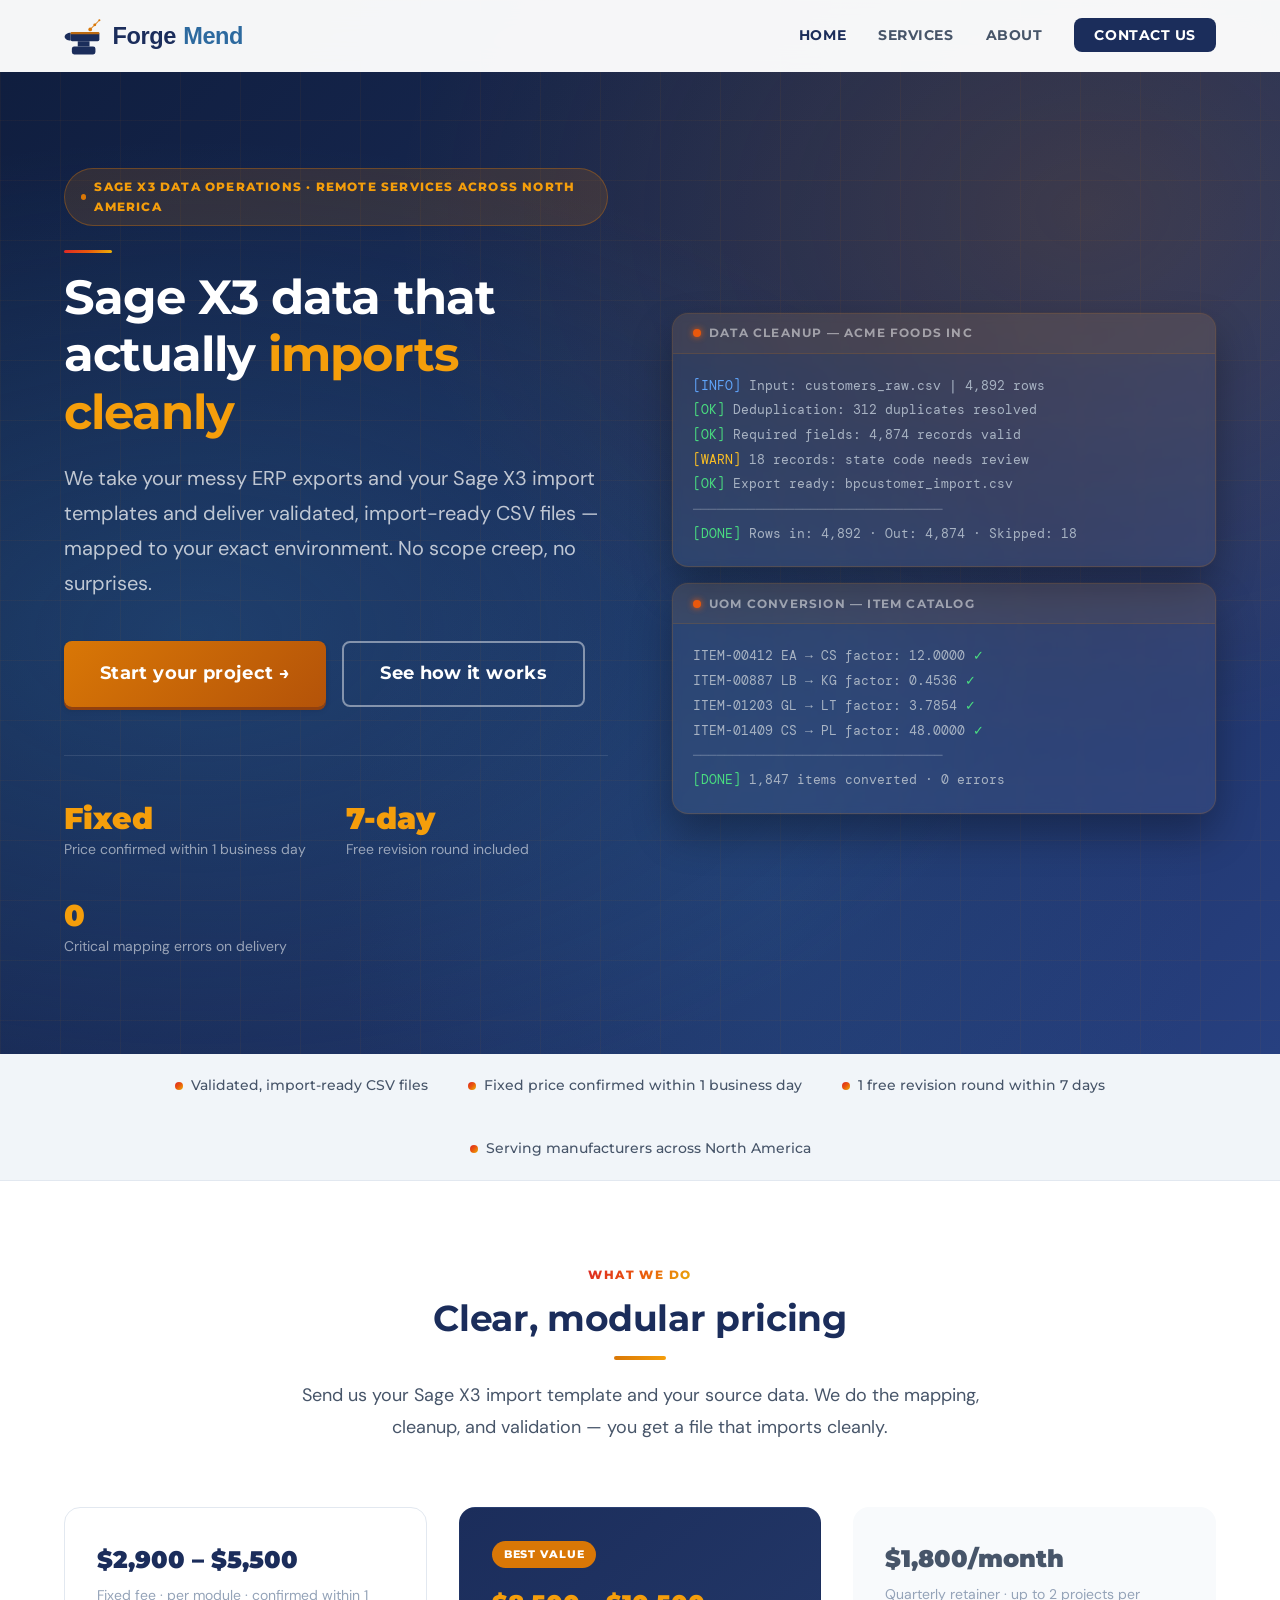
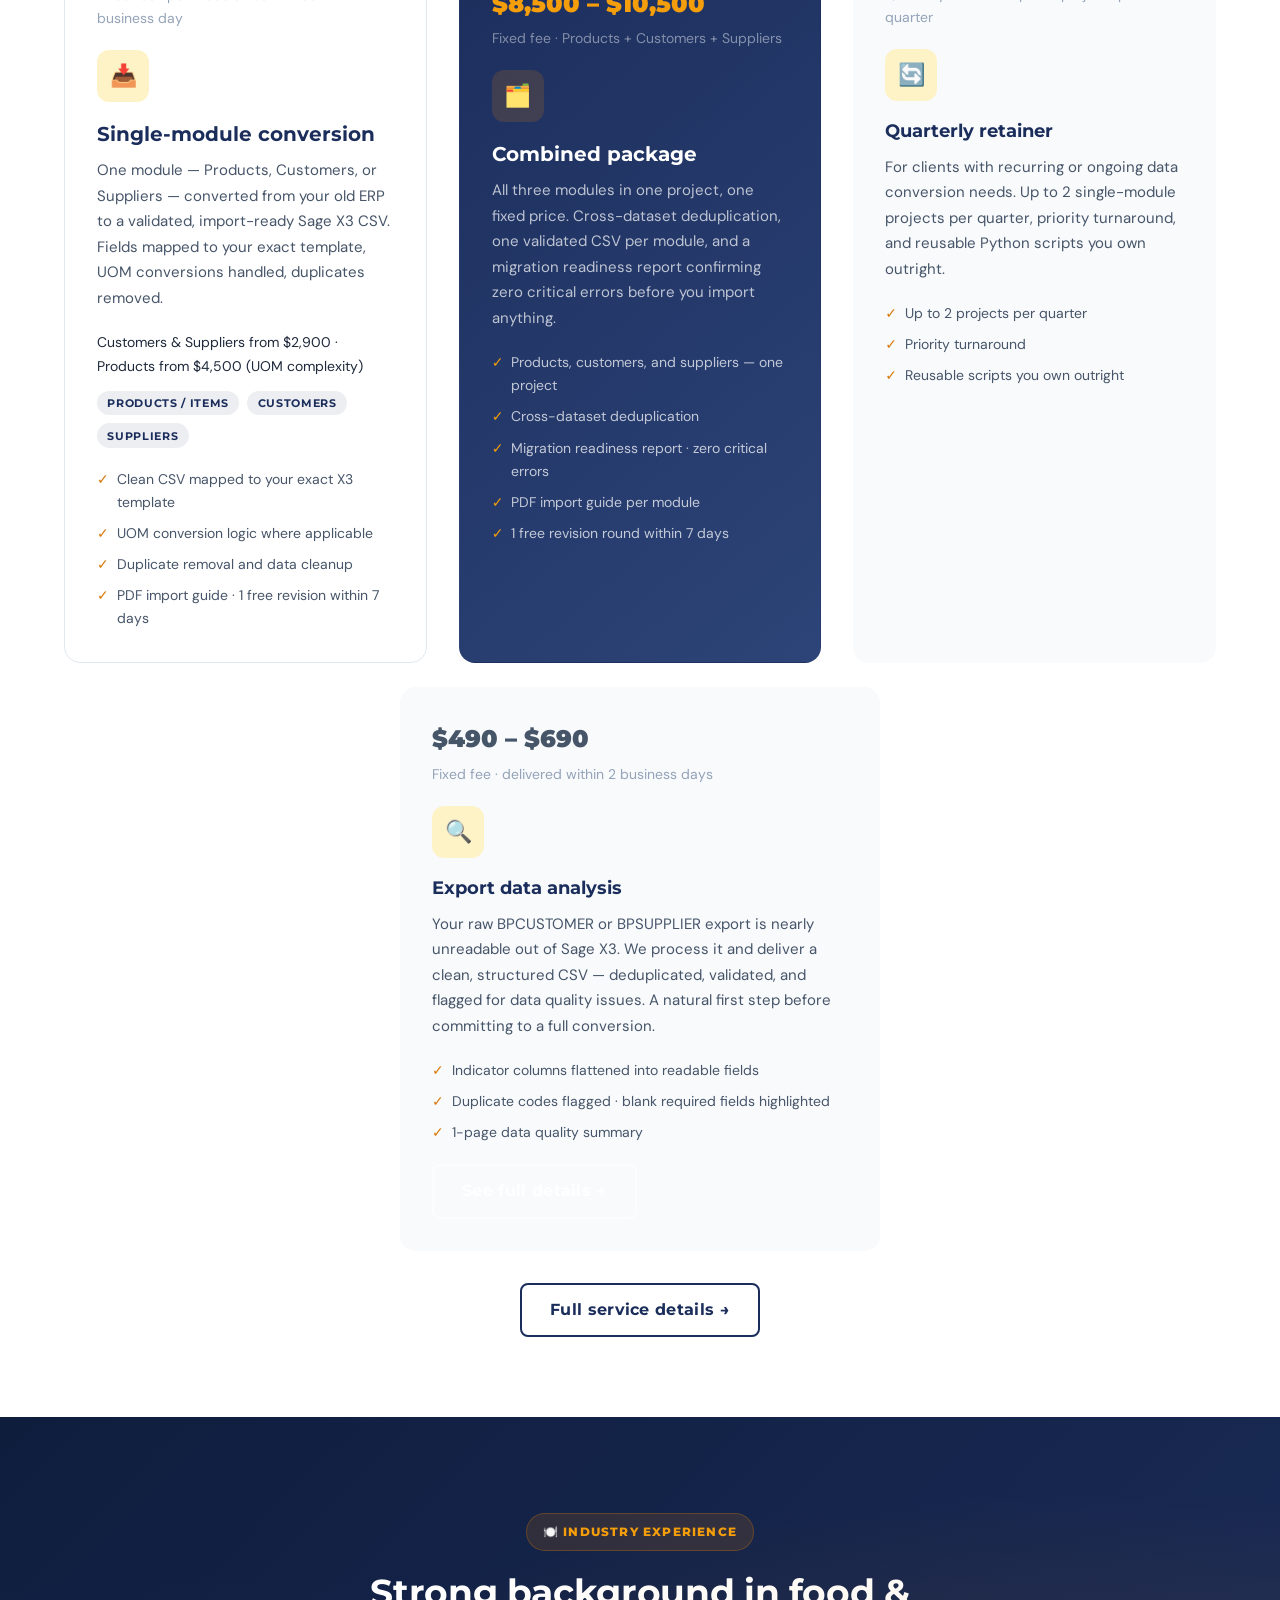
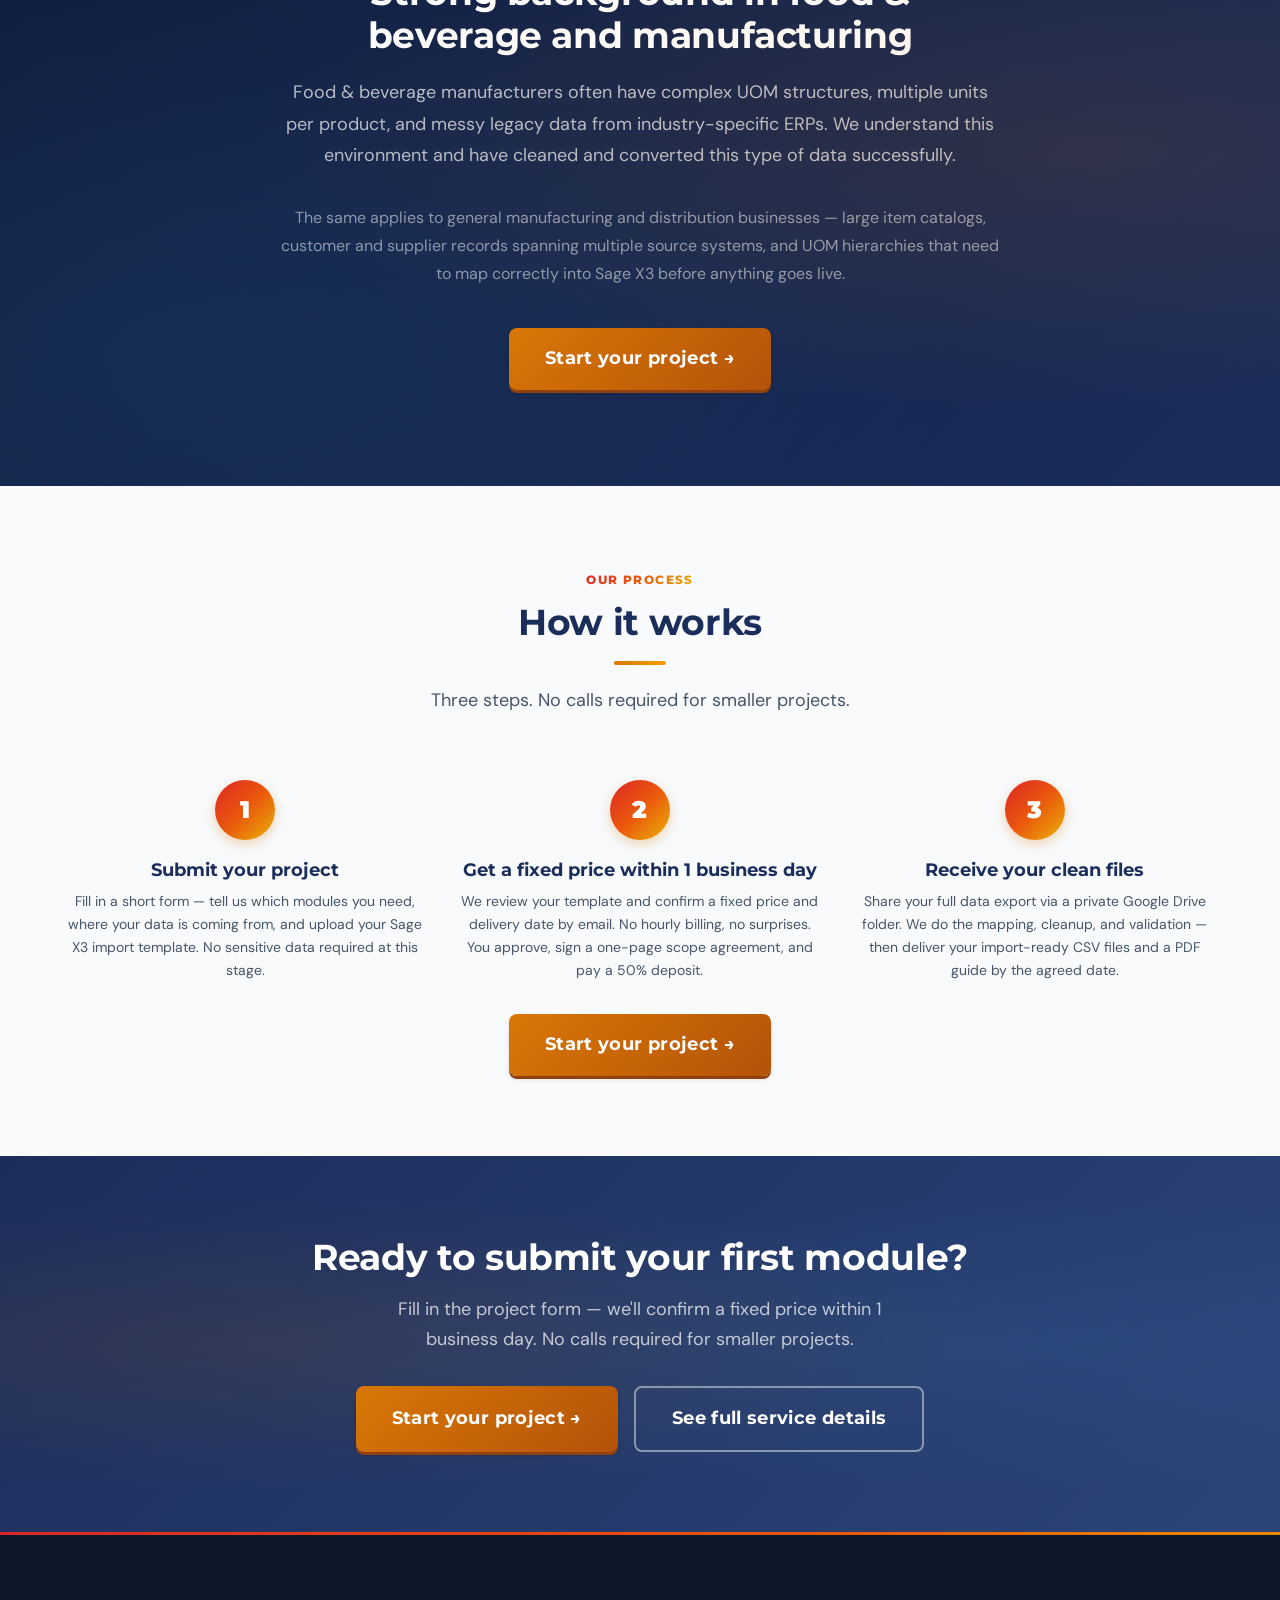
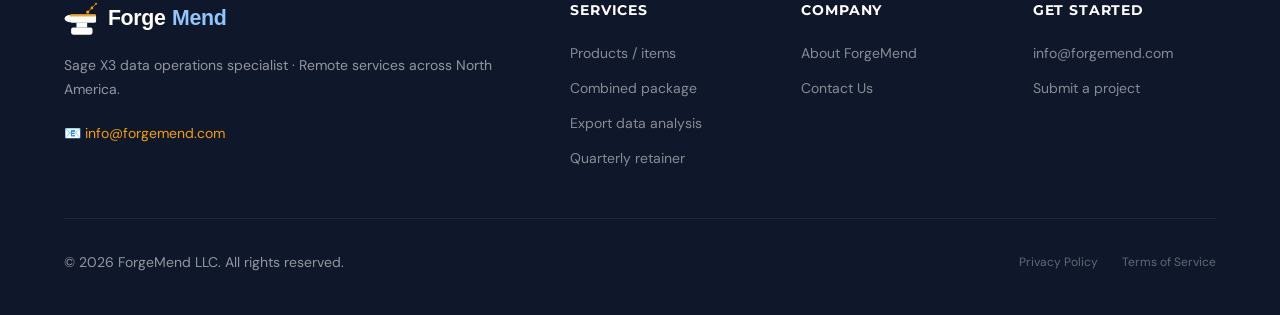
==== website/index.html @ f32c04db "Replace flame wordmark with v2 anvil logo across all pages - Add forgemend_logo_v2_dark.svg (nav/lig" ====
<!DOCTYPE html>
<html lang="en">
<head>
  <meta charset="UTF-8" />
  <meta name="viewport" content="width=device-width, initial-scale=1.0" />

  <!-- Primary SEO -->
  <title>Sage X3 Data Conversion &amp; Cleanup | ForgeMend</title>
  <meta name="description" content="ForgeMend delivers clean, import-ready CSV files for Sage X3 — products, customers, suppliers, UOM conversions. Remote services across North America." />
  <meta name="keywords" content="sage x3 data cleanup, UOM conversion sage x3, sage x3 customer supplier import, sage x3 data migration, sage x3 product import" />
  <link rel="canonical" href="https://forgemend.com/" />

  <!-- Open Graph -->
  <meta property="og:type"        content="website" />
  <meta property="og:url"         content="https://forgemend.com/" />
  <meta property="og:title"       content="Sage X3 Data Conversion &amp; Cleanup | ForgeMend" />
  <meta property="og:description" content="We take your messy ERP exports and your Sage X3 templates and deliver validated, import-ready CSV files — mapped to your exact environment." />
  <meta property="og:image"       content="https://forgemend.com/assets/og-image.png" />

  <!-- Twitter Card -->
  <meta name="twitter:card"        content="summary_large_image" />
  <meta name="twitter:title"       content="Sage X3 Data Conversion &amp; Cleanup | ForgeMend" />
  <meta name="twitter:description" content="Clean, import-ready CSV files for Sage X3 — products, customers, suppliers, UOM conversions. Remote services across North America." />

  <!-- Favicon -->
  <link rel="icon" type="image/svg+xml" href="assets/logo/forgemend_icon_v2.svg" />

  <!-- Styles -->
  <link rel="stylesheet" href="css/main.css" />

  <!-- Structured Data -->
  <script type="application/ld+json">
  {
    "@context": "https://schema.org",
    "@type": "ProfessionalService",
    "name": "ForgeMend",
    "url": "https://forgemend.com",
    "email": "info@forgemend.com",
    "description": "ForgeMend delivers clean, import-ready CSV files for Sage X3 — products, customers, suppliers, UOM conversions. Remote services across North America.",
    "areaServed": "United States",
    "serviceType": ["Sage X3 Data Cleanup", "UOM Conversion", "Customer & Supplier Imports", "Data Deduplication", "Custom Import Pipelines"]
  }
  </script>
</head>
<body>

  <!-- ═══════════════════════════════════════════════════════════
       NAVIGATION
  ═══════════════════════════════════════════════════════════ -->
  <header>
    <nav class="nav" role="navigation" aria-label="Main navigation">
      <div class="nav-inner">
        <a href="index.html" class="nav-logo" aria-label="ForgeMend home">
          <img src="assets/logo/forgemend_logo_v2_dark.svg" alt="ForgeMend" class="nav-logo-img" />
        </a>

        <ul class="nav-links" role="list">
          <li><a href="index.html"    class="nav-link active">Home</a></li>
          <li><a href="services.html" class="nav-link">Services</a></li>
          <li><a href="about.html"    class="nav-link">About</a></li>
          <li><a href="contact.html"  class="nav-cta">Contact Us</a></li>
        </ul>

        <button class="nav-hamburger" aria-label="Toggle menu" aria-expanded="false" aria-controls="mobile-nav">
          <span></span><span></span><span></span>
        </button>
      </div>
    </nav>

    <nav class="nav-mobile" id="mobile-nav" role="navigation" aria-label="Mobile navigation">
      <a href="index.html"    class="nav-link">Home</a>
      <a href="services.html" class="nav-link">Services</a>
      <a href="about.html"    class="nav-link">About</a>
      <a href="contact.html"  class="nav-cta btn">Contact Us</a>
    </nav>
  </header>

  <main>
    <!-- ═══════════════════════════════════════════════════════════
         HERO
    ═══════════════════════════════════════════════════════════ -->
    <section class="hero" aria-label="Hero">
      <div class="hero-inner">
        <!-- Text -->
        <div class="hero-text">
          <div class="hero-badge">Sage X3 data operations · Remote services across North America</div>

          <div style="width:48px; height:3px; background:var(--c-forge-gradient); border-radius:2px; margin-bottom:16px;"></div>

          <h1>Sage X3 data that actually <em>imports cleanly</em></h1>

          <p class="hero-sub">
            We take your messy ERP exports and your Sage X3 import templates and deliver
            validated, import-ready CSV files — mapped to your exact environment.
            No scope creep, no surprises.
          </p>

          <div class="hero-actions">
            <a href="#start-project" class="btn btn-primary btn-lg">Start your project &rarr;</a>
            <a href="#how-it-works"  class="btn btn-secondary btn-lg">See how it works</a>
          </div>

          <div class="hero-stats">
            <div class="hero-stat">
              <div class="hero-stat-value">Fixed</div>
              <div class="hero-stat-label">Price confirmed within 1 business day</div>
            </div>
            <div class="hero-stat">
              <div class="hero-stat-value">7-day</div>
              <div class="hero-stat-label">Free revision round included</div>
            </div>
            <div class="hero-stat">
              <div class="hero-stat-value">0</div>
              <div class="hero-stat-label">Critical mapping errors on delivery</div>
            </div>
          </div>
        </div>

        <!-- Visual: mock terminal output -->
        <div class="hero-visual" aria-hidden="true">
          <div class="term-card">
            <div class="term-card-header">
              <span class="dot"></span>
              Data Cleanup — Acme Foods Inc
            </div>
            <div class="term-card-body">
<span class="info">[INFO]</span>  Input: customers_raw.csv | <span class="w">4,892 rows</span><br>
<span class="ok">[OK]</span>    Deduplication: <span class="w">312 duplicates</span> resolved<br>
<span class="ok">[OK]</span>    Required fields: <span class="w">4,874 records</span> valid<br>
<span class="warn">[WARN]</span>  <span class="w">18 records</span>: state code needs review<br>
<span class="ok">[OK]</span>    Export ready: bpcustomer_import.csv<br>
<span class="dim">────────────────────────────────</span><br>
<span class="ok">[DONE]</span>  Rows in: 4,892 · Out: 4,874 · Skipped: 18
            </div>
          </div>

          <div class="term-card">
            <div class="term-card-header">
              <span class="dot"></span>
              UOM Conversion — Item Catalog
            </div>
            <div class="term-card-body">
<span class="b">ITEM-00412</span>  EA → CS  factor: <span class="w">12.0000</span>  <span class="ok">✓</span><br>
<span class="b">ITEM-00887</span>  LB → KG  factor: <span class="w">0.4536</span>   <span class="ok">✓</span><br>
<span class="b">ITEM-01203</span>  GL → LT  factor: <span class="w">3.7854</span>   <span class="ok">✓</span><br>
<span class="b">ITEM-01409</span>  CS → PL  factor: <span class="w">48.0000</span>  <span class="ok">✓</span><br>
<span class="dim">────────────────────────────────</span><br>
<span class="ok">[DONE]</span>  <span class="w">1,847 items</span> converted · 0 errors
            </div>
          </div>
        </div>
      </div>
    </section>

    <!-- ═══════════════════════════════════════════════════════════
         TRUST BAR
    ═══════════════════════════════════════════════════════════ -->
    <div class="trust-bar">
      <div class="container">
        <div class="trust-bar-inner">
          <div class="trust-item">
            <span style="width:8px;height:8px;background:var(--c-forge-gradient);border-radius:50%;flex-shrink:0;display:inline-block;"></span>
            Validated, import-ready CSV files
          </div>
          <div class="trust-item">
            <span style="width:8px;height:8px;background:var(--c-forge-gradient);border-radius:50%;flex-shrink:0;display:inline-block;"></span>
            Fixed price confirmed within 1 business day
          </div>
          <div class="trust-item">
            <span style="width:8px;height:8px;background:var(--c-forge-gradient);border-radius:50%;flex-shrink:0;display:inline-block;"></span>
            1 free revision round within 7 days
          </div>
          <div class="trust-item">
            <span style="width:8px;height:8px;background:var(--c-forge-gradient);border-radius:50%;flex-shrink:0;display:inline-block;"></span>
            Serving manufacturers across North America
          </div>
        </div>
      </div>
    </div>

    <!-- ═══════════════════════════════════════════════════════════
         SERVICES
    ═══════════════════════════════════════════════════════════ -->
    <section class="section" aria-labelledby="services-heading">
      <div class="container">
        <div class="section-header">
          <span class="eyebrow">What We Do</span>
          <h2 id="services-heading">Clear, modular pricing</h2>
          <div class="divider"></div>
          <p>Send us your Sage X3 import template and your source data. We do the mapping, cleanup, and validation — you get a file that imports cleanly.</p>
        </div>

        <div class="grid-3">
          <article class="svc-card fade-up">
            <div class="svc-price">$2,900 – $5,500</div>
            <div class="svc-price-note">Fixed fee · per module · confirmed within 1 business day</div>
            <div class="svc-icon">📥</div>
            <h3>Single-module conversion</h3>
            <p>One module — Products, Customers, or Suppliers — converted from your old ERP to a validated, import-ready Sage X3 CSV. Fields mapped to your exact template, UOM conversions handled, duplicates removed.</p>
            <p style="font-size:var(--text-sm); color:var(--c-gray-500); margin-bottom:0;">Customers &amp; Suppliers from $2,900 · Products from $4,500 (UOM complexity)</p>
            <div class="svc-modules">
              <span class="tag tag-navy">Products / items</span>
              <span class="tag tag-navy">Customers</span>
              <span class="tag tag-navy">Suppliers</span>
            </div>
            <div class="svc-check-list">
              <div class="svc-check-item">Clean CSV mapped to your exact X3 template</div>
              <div class="svc-check-item">UOM conversion logic where applicable</div>
              <div class="svc-check-item">Duplicate removal and data cleanup</div>
              <div class="svc-check-item">PDF import guide · 1 free revision within 7 days</div>
            </div>
          </article>

          <article class="svc-card svc-card--featured fade-up">
            <div class="svc-badge">Best value</div>
            <div class="svc-price" style="color:var(--c-amber-light)">$8,500 – $10,500</div>
            <div class="svc-price-note" style="color:rgba(255,255,255,.45)">Fixed fee · Products + Customers + Suppliers</div>
            <div class="svc-icon">🗂️</div>
            <h3>Combined package</h3>
            <p>All three modules in one project, one fixed price. Cross-dataset deduplication, one validated CSV per module, and a migration readiness report confirming zero critical errors before you import anything.</p>
            <div class="svc-check-list">
              <div class="svc-check-item">Products, customers, and suppliers — one project</div>
              <div class="svc-check-item">Cross-dataset deduplication</div>
              <div class="svc-check-item">Migration readiness report · zero critical errors</div>
              <div class="svc-check-item">PDF import guide per module</div>
              <div class="svc-check-item">1 free revision round within 7 days</div>
            </div>
          </article>

          <article class="svc-card svc-card--outline fade-up">
            <div class="svc-price" style="color:var(--c-gray-600)">$1,800/month</div>
            <div class="svc-price-note">Quarterly retainer · up to 2 projects per quarter</div>
            <div class="svc-icon">🔄</div>
            <h3>Quarterly retainer</h3>
            <p>For clients with recurring or ongoing data conversion needs. Up to 2 single-module projects per quarter, priority turnaround, and reusable Python scripts you own outright.</p>
            <div class="svc-check-list">
              <div class="svc-check-item">Up to 2 projects per quarter</div>
              <div class="svc-check-item">Priority turnaround</div>
              <div class="svc-check-item">Reusable scripts you own outright</div>
            </div>
          </article>
        </div>

        <!-- Export data analysis — lower-emphasis add-on card -->
        <div style="max-width:480px; margin-top:var(--s-6); margin-inline:auto;">
          <article class="svc-card svc-card--outline fade-up" id="export-analysis-home">
            <div class="svc-price" style="color:var(--c-gray-600)">$490 – $690</div>
            <div class="svc-price-note">Fixed fee · delivered within 2 business days</div>
            <div class="svc-icon">🔍</div>
            <h3>Export data analysis</h3>
            <p>Your raw BPCUSTOMER or BPSUPPLIER export is nearly unreadable out of Sage X3. We process it and deliver a clean, structured CSV — deduplicated, validated, and flagged for data quality issues. A natural first step before committing to a full conversion.</p>
            <div class="svc-check-list">
              <div class="svc-check-item">Indicator columns flattened into readable fields</div>
              <div class="svc-check-item">Duplicate codes flagged · blank required fields highlighted</div>
              <div class="svc-check-item">1-page data quality summary</div>
            </div>
            <a href="services.html#export-analysis" class="btn btn-secondary" style="margin-top:var(--s-5); display:inline-block;">See full details &rarr;</a>
          </article>
        </div>

        <div class="text-center mt-8">
          <a href="services.html" class="btn btn-outline">Full service details &rarr;</a>
        </div>
      </div>
    </section>

    <!-- ═══════════════════════════════════════════════════════════
         INDUSTRY EXPERIENCE
    ═══════════════════════════════════════════════════════════ -->
    <section class="fnb" aria-labelledby="fnb-heading">
      <div class="container">
        <div style="max-width:720px; margin-inline:auto; text-align:center;">
          <div class="fnb-label" style="margin-inline:auto;">🍽️ Industry Experience</div>
          <h2 id="fnb-heading" style="color:var(--c-white);">Strong background in food &amp; beverage and manufacturing</h2>
          <p style="color:rgba(255,255,255,.72); font-size:var(--text-lg); line-height:1.75; margin-bottom:var(--s-8);">
            Food &amp; beverage manufacturers often have complex UOM structures, multiple units
            per product, and messy legacy data from industry-specific ERPs. We understand this
            environment and have cleaned and converted this type of data successfully.
          </p>
          <p style="color:rgba(255,255,255,.55); font-size:var(--text-base); line-height:1.75; margin-bottom:var(--s-10);">
            The same applies to general manufacturing and distribution businesses —
            large item catalogs, customer and supplier records spanning multiple source systems,
            and UOM hierarchies that need to map correctly into Sage X3 before anything goes live.
          </p>
          <a href="#start-project" class="btn btn-primary btn-lg">Start your project &rarr;</a>
        </div>
      </div>
    </section>

    <!-- ═══════════════════════════════════════════════════════════
         HOW IT WORKS
    ═══════════════════════════════════════════════════════════ -->
    <section class="section section--gray" id="how-it-works" aria-labelledby="process-heading">
      <div class="container">
        <div class="section-header">
          <span class="eyebrow">Our Process</span>
          <h2 id="process-heading">How it works</h2>
          <div class="divider"></div>
          <p>Three steps. No calls required for smaller projects.</p>
        </div>

        <div class="steps">
          <div class="step fade-up">
            <div class="step-num">1</div>
            <h3>Submit your project</h3>
            <p>Fill in a short form — tell us which modules you need, where your data is coming from, and upload your Sage X3 import template. No sensitive data required at this stage.</p>
          </div>
          <div class="step fade-up">
            <div class="step-num">2</div>
            <h3>Get a fixed price within 1 business day</h3>
            <p>We review your template and confirm a fixed price and delivery date by email. No hourly billing, no surprises. You approve, sign a one-page scope agreement, and pay a 50% deposit.</p>
          </div>
          <div class="step fade-up">
            <div class="step-num">3</div>
            <h3>Receive your clean files</h3>
            <p>Share your full data export via a private Google Drive folder. We do the mapping, cleanup, and validation — then deliver your import-ready CSV files and a PDF guide by the agreed date.</p>
          </div>
        </div>

        <div class="text-center mt-8">
          <a href="#start-project" class="btn btn-primary btn-lg">Start your project &rarr;</a>
        </div>
      </div>
    </section>

    <!-- ═══════════════════════════════════════════════════════════
         CTA BAND
    ═══════════════════════════════════════════════════════════ -->
    <section class="cta-band" id="start-project" aria-labelledby="cta-heading">
      <div class="container">
        <div class="cta-band-inner">
          <h2 id="cta-heading">Ready to submit your first module?</h2>
          <p>Fill in the project form — we'll confirm a fixed price within 1 business day. No calls required for smaller projects.</p>
          <div class="cta-band-actions">
            <a href="contact.html" class="btn btn-primary btn-lg">Start your project &rarr;</a>
            <a href="services.html" class="btn btn-secondary btn-lg">See full service details</a>
          </div>
        </div>
      </div>
    </section>
  </main>

  <!-- ═══════════════════════════════════════════════════════════
       FOOTER
  ═══════════════════════════════════════════════════════════ -->
  <footer class="footer">
    <div class="container">
      <div class="footer-grid">
        <div class="footer-brand">
          <a href="index.html" class="footer-logo" aria-label="ForgeMend home">
            <img src="assets/logo/forgemend_logo_v2_white.svg" alt="ForgeMend" class="footer-logo-img" />
          </a>
          <p class="footer-tagline">Sage X3 data operations specialist · Remote services across North America.</p>
          <div class="footer-contact-links">
            <a href="mailto:info@forgemend.com" class="footer-contact-link">
              📧 info@forgemend.com
            </a>
          </div>
        </div>

        <div>
          <div class="footer-col-title">Services</div>
          <div class="footer-col-links">
            <a href="services.html#products">Products / items</a>
            <a href="services.html#combined">Combined package</a>
            <a href="services.html#export-analysis">Export data analysis</a>
            <a href="services.html#retainer">Quarterly retainer</a>
          </div>
        </div>

        <div>
          <div class="footer-col-title">Company</div>
          <div class="footer-col-links">
            <a href="about.html">About ForgeMend</a>
            <a href="contact.html">Contact Us</a>
          </div>
        </div>

        <div>
          <div class="footer-col-title">Get Started</div>
          <div class="footer-col-links">
            <a href="mailto:info@forgemend.com">info@forgemend.com</a>
            <a href="contact.html">Submit a project</a>
          </div>
        </div>
      </div>

      <div class="footer-bottom">
        <span>&copy; 2026 ForgeMend LLC. All rights reserved.</span>
        <div class="footer-legal">
          <a href="privacy.html">Privacy Policy</a>
          <a href="terms.html">Terms of Service</a>
        </div>
      </div>
    </div>
  </footer>

  <script src="js/main.js" defer></script>
</body>
</html>
---- website/css/main.css ----
/* ============================================================
   ForgeMend — Main Stylesheet
   version: 1.0
   Brand: Navy #1B2D5B | Steel Blue #2D6A9F | Amber #D97706
   Fonts: Montserrat (headings) | Inter (body)
   ============================================================ */

@import url('https://fonts.googleapis.com/css2?family=DM+Sans:ital,opsz,wght@0,9..40,300;0,9..40,400;0,9..40,500;0,9..40,600;0,9..40,700;1,9..40,400&family=DM+Mono:wght@400;500&family=Montserrat:wght@600;700;800;900&display=swap');

/* ──────────────────────────────────────────────────────────
   1. DESIGN TOKENS
   ────────────────────────────────────────────────────────── */

:root {
  /* Colors */
  --c-navy:        #1B2D5B;
  --c-navy-dark:   #0F1D3D;
  --c-navy-light:  #2D4478;
  --c-blue:        #2D6A9F;
  --c-blue-light:  #4A8FBF;
  --c-amber:       #D97706;
  --c-amber-light: #F59E0B;
  --c-amber-pale:  #FEF3C7;
  --c-white:       #FFFFFF;
  --c-off-white:   #F8FAFC;
  --c-gray-50:     #F8FAFC;
  --c-gray-100:    #F1F5F9;
  --c-gray-200:    #E2E8F0;
  --c-gray-400:    #94A3B8;
  --c-gray-600:    #475569;
  --c-gray-700:    #334155;
  --c-gray-800:    #1E293B;
  --c-gray-900:    #0F172A;
  --c-success:     #059669;
  --c-error:       #DC2626;

  /* Typography */
  --font-heading: 'Montserrat', 'Arial Black', sans-serif;
  --font-body:    'DM Sans', system-ui, sans-serif;
  --font-mono:    'DM Mono', 'Courier New', monospace;

  /* Fluid font sizes */
  --text-xs:   0.75rem;
  --text-sm:   0.875rem;
  --text-base: 1rem;
  --text-lg:   1.125rem;
  --text-xl:   1.25rem;
  --text-2xl:  1.5rem;
  --text-3xl:  1.875rem;
  --text-4xl:  2.25rem;
  --text-5xl:  3rem;

  /* Spacing */
  --s-1:  0.25rem;   --s-2:  0.5rem;   --s-3:  0.75rem;
  --s-4:  1rem;      --s-5:  1.25rem;  --s-6:  1.5rem;
  --s-8:  2rem;      --s-10: 2.5rem;   --s-12: 3rem;
  --s-16: 4rem;      --s-20: 5rem;     --s-24: 6rem;
  --s-32: 8rem;

  /* Layout */
  --max-w:         1200px;
  --px:            1.5rem;
  --nav-h:         72px;

  /* Radius */
  --r-sm:   4px;  --r-md:  8px;
  --r-lg:  12px;  --r-xl: 16px;
  --r-full: 9999px;

  /* Shadows */
  --sh-sm: 0 1px 3px rgba(0,0,0,.10), 0 1px 2px rgba(0,0,0,.06);
  --sh-md: 0 4px 6px rgba(0,0,0,.07), 0 2px 4px rgba(0,0,0,.06);
  --sh-lg: 0 10px 15px rgba(0,0,0,.10), 0 4px 6px rgba(0,0,0,.05);
  --sh-xl: 0 20px 25px rgba(0,0,0,.10), 0 10px 10px rgba(0,0,0,.04);

  /* Transitions */
  --t-fast: 150ms ease;
  --t-base: 250ms ease;

  /* Forge fire palette */
  --c-forge-red:      #DC2626;
  --c-forge-orange:   #EA580C;
  --c-forge-yellow:   #EAB308;
  --c-forge-gradient: linear-gradient(135deg, #DC2626 0%, #EA580C 50%, #EAB308 100%);
  --c-surface-dark:   #0F1929;
  --c-surface-card:   rgba(255,255,255,0.03);
  --glow-amber:       0 0 24px rgba(217,119,6,0.15);
}

/* ──────────────────────────────────────────────────────────
   2. RESET
   ────────────────────────────────────────────────────────── */

*, *::before, *::after { box-sizing: border-box; margin: 0; padding: 0; }

html {
  scroll-behavior: smooth;
  -webkit-text-size-adjust: 100%;
}

body {
  font-family: var(--font-body);
  font-size: var(--text-base);
  line-height: 1.65;
  color: var(--c-gray-800);
  background: var(--c-white);
  -webkit-font-smoothing: antialiased;
}

img, svg { display: block; max-width: 100%; }

a {
  color: var(--c-blue);
  text-decoration: none;
  transition: color var(--t-fast);
}
a:hover { color: var(--c-navy); }

ul, ol { list-style: none; }
button { cursor: pointer; border: none; background: none; font: inherit; }
input, textarea, select { font: inherit; border: none; outline: none; }

/* ──────────────────────────────────────────────────────────
   3. TYPOGRAPHY
   ────────────────────────────────────────────────────────── */

h1, h2, h3, h4, h5, h6 {
  font-family: var(--font-heading);
  font-weight: 700;
  line-height: 1.2;
  color: var(--c-navy);
}

h1 { font-size: clamp(var(--text-3xl), 5vw, var(--text-5xl)); letter-spacing: -.02em; }
h2 { font-size: clamp(var(--text-2xl), 3.5vw, var(--text-4xl)); letter-spacing: -.01em; }
h3 { font-size: clamp(var(--text-xl), 2.5vw, var(--text-2xl)); }
h4 { font-size: var(--text-xl); }

p { margin-bottom: var(--s-4); }
p:last-child { margin-bottom: 0; }

.eyebrow {
  display: inline-block;
  font-family: var(--font-heading);
  font-size: var(--text-xs);
  font-weight: 800;
  letter-spacing: .12em;
  text-transform: uppercase;
  color: var(--c-amber);
  background: var(--c-forge-gradient);
  -webkit-background-clip: text;
  -webkit-text-fill-color: transparent;
  background-clip: text;
  margin-bottom: var(--s-3);
}

.lead {
  font-size: var(--text-lg);
  line-height: 1.75;
  color: var(--c-gray-600);
}

/* ──────────────────────────────────────────────────────────
   4. LAYOUT PRIMITIVES
   ────────────────────────────────────────────────────────── */

.container {
  max-width: var(--max-w);
  margin-inline: auto;
  padding-inline: var(--px);
}

.section         { padding-block: var(--s-20); }
.section--lg     { padding-block: var(--s-32); }
.section--gray   { background: var(--c-gray-50); }
.section--navy   { background: var(--c-navy); }
.section--navy h2, .section--navy h3 { color: var(--c-white); }

.section-header {
  text-align: center;
  max-width: 680px;
  margin-inline: auto;
  margin-bottom: var(--s-16);
}

.section-header h2 { margin-bottom: var(--s-4); }

.section-header p {
  font-size: var(--text-lg);
  color: var(--c-gray-600);
  line-height: 1.75;
  margin: 0;
}

.divider {
  width: 52px; height: 4px;
  background: linear-gradient(90deg, var(--c-amber), var(--c-amber-light));
  border-radius: 2px;
  margin: var(--s-4) auto var(--s-5);
}
.divider--left { margin-left: 0; }

.grid-2 { display: grid; grid-template-columns: repeat(auto-fit, minmax(300px, 1fr)); gap: var(--s-8); }
.grid-3 { display: grid; grid-template-columns: repeat(auto-fit, minmax(260px, 1fr)); gap: var(--s-8); }
.grid-4 { display: grid; grid-template-columns: repeat(auto-fit, minmax(220px, 1fr)); gap: var(--s-6); }

/* ──────────────────────────────────────────────────────────
   5. BUTTONS
   ────────────────────────────────────────────────────────── */

.btn {
  display: inline-flex;
  align-items: center;
  gap: var(--s-2);
  padding: .75rem 1.75rem;
  border-radius: var(--r-md);
  font-family: var(--font-heading);
  font-weight: 700;
  font-size: var(--text-base);
  letter-spacing: .02em;
  transition: all var(--t-base);
  white-space: nowrap;
}

.btn-primary {
  background: linear-gradient(135deg, #D97706, #B45309);
  color: var(--c-white);
  box-shadow: 0 3px 0 #92400e, var(--sh-md);
  position: relative;
  overflow: hidden;
}

.btn-primary::after {
  content: '';
  position: absolute;
  top: 0; left: -100%;
  width: 100%; height: 100%;
  background: linear-gradient(90deg, transparent, rgba(255,255,255,.15), transparent);
  transition: left 0.4s ease;
}

.btn-primary:hover {
  background: linear-gradient(135deg, #F59E0B, #D97706);
  color: var(--c-white);
  transform: translateY(-2px);
  box-shadow: 0 8px 24px rgba(217,119,6,.35), 0 3px 0 #92400e;
}

.btn-primary:hover::after {
  left: 100%;
}

.btn-secondary {
  background: transparent;
  color: var(--c-white);
  border: 2px solid rgba(255,255,255,.45);
}
.btn-secondary:hover {
  background: rgba(255,255,255,.1);
  color: var(--c-white);
  border-color: var(--c-white);
}

.btn-outline {
  background: transparent;
  color: var(--c-navy);
  border: 2px solid var(--c-navy);
}
.btn-outline:hover {
  background: var(--c-navy);
  color: var(--c-white);
}

.btn-lg { padding: 1rem 2.25rem; font-size: var(--text-lg); }

/* ──────────────────────────────────────────────────────────
   6. NAVIGATION
   ────────────────────────────────────────────────────────── */

.nav {
  position: fixed;
  inset: 0 0 auto;
  z-index: 100;
  height: var(--nav-h);
  background: rgba(255,255,255,.96);
  backdrop-filter: blur(14px);
  -webkit-backdrop-filter: blur(14px);
  border-bottom: 1px solid transparent;
  transition: border-color var(--t-base), box-shadow var(--t-base);
}

.nav.scrolled {
  border-color: var(--c-gray-200);
  box-shadow: var(--sh-sm);
}

.nav-inner {
  display: flex;
  align-items: center;
  justify-content: space-between;
  height: 100%;
  max-width: var(--max-w);
  margin-inline: auto;
  padding-inline: var(--px);
}

/* Logo */
.nav-logo {
  display: flex;
  align-items: center;
  gap: var(--s-3);
  text-decoration: none;
}

.nav-logo-img {
  height: 42px;
  width: auto;
  display: block;
  flex-shrink: 0;
  max-width: none;
}

/* Legacy selectors kept for fallback */
.nav-logo-icon { width: 38px; height: 38px; flex-shrink: 0; }
.nav-logo-text {
  font-family: var(--font-heading);
  font-size: 1.25rem;
  font-weight: 900;
  color: var(--c-navy);
  letter-spacing: -.02em;
}
.nav-logo-text .accent { color: var(--c-amber); }

.footer-logo-img {
  height: 38px;
  width: auto;
  display: block;
}

/* Links */
.nav-links {
  display: flex;
  align-items: center;
  gap: var(--s-8);
}

.nav-link {
  font-family: var(--font-heading);
  font-size: var(--text-sm);
  font-weight: 700;
  letter-spacing: .04em;
  text-transform: uppercase;
  color: var(--c-gray-600);
  transition: color var(--t-fast);
}
.nav-link:hover, .nav-link.active { color: var(--c-navy); }

.nav-cta {
  background: var(--c-navy);
  color: var(--c-white) !important;
  padding: .5rem 1.25rem;
  border-radius: var(--r-md);
  font-family: var(--font-heading);
  font-size: var(--text-sm);
  font-weight: 700;
  letter-spacing: .04em;
  text-transform: uppercase;
  transition: background var(--t-fast) !important;
}
.nav-cta:hover { background: var(--c-navy-dark) !important; color: var(--c-white) !important; }

/* Hamburger */
.nav-hamburger {
  display: none;
  flex-direction: column;
  justify-content: center;
  gap: 5px;
  width: 38px; height: 38px;
  padding: var(--s-1);
}
.nav-hamburger span {
  display: block;
  height: 2px;
  background: var(--c-navy);
  border-radius: 2px;
  transition: all var(--t-base);
}
.nav-hamburger.open span:nth-child(1) { transform: translateY(7px) rotate(45deg); }
.nav-hamburger.open span:nth-child(2) { opacity: 0; }
.nav-hamburger.open span:nth-child(3) { transform: translateY(-7px) rotate(-45deg); }

/* Mobile menu */
.nav-mobile {
  display: none;
  position: fixed;
  top: var(--nav-h);
  left: 0; right: 0;
  background: var(--c-white);
  border-bottom: 1px solid var(--c-gray-200);
  padding: var(--s-6);
  flex-direction: column;
  gap: var(--s-2);
  box-shadow: var(--sh-lg);
  z-index: 99;
}
.nav-mobile.open { display: flex; }
.nav-mobile .nav-link {
  padding: var(--s-3) 0;
  border-bottom: 1px solid var(--c-gray-100);
  font-size: var(--text-base);
  text-transform: none;
  letter-spacing: normal;
}
.nav-mobile .nav-cta {
  margin-top: var(--s-2);
  text-align: center;
  padding: .75rem 1.25rem;
}

/* ──────────────────────────────────────────────────────────
   7. HERO
   ────────────────────────────────────────────────────────── */

.hero {
  position: relative;
  min-height: 100vh;
  display: flex;
  align-items: center;
  padding-top: var(--nav-h);
  background: linear-gradient(135deg, var(--c-navy-dark) 0%, var(--c-navy) 55%, #274080 100%);
  overflow: hidden;
}

/* Radial light glows */
.hero::before {
  content: '';
  position: absolute; inset: 0;
  background:
    radial-gradient(ellipse at 15% 60%, rgba(45,106,159,.35) 0%, transparent 55%),
    radial-gradient(ellipse at 85% 20%, rgba(217,119,6,.18) 0%, transparent 45%),
    radial-gradient(ellipse at 60% 85%, rgba(45,106,159,.2) 0%, transparent 40%);
  pointer-events: none;
}

/* Subtle amber-tinted grid overlay */
.hero::after {
  content: '';
  position: absolute; inset: 0;
  background-image:
    linear-gradient(rgba(217,119,6,.05) 1px, transparent 1px),
    linear-gradient(90deg, rgba(217,119,6,.05) 1px, transparent 1px);
  background-size: 60px 60px;
  pointer-events: none;
}

.hero-inner {
  position: relative;
  z-index: 1;
  width: 100%;
  max-width: var(--max-w);
  margin-inline: auto;
  padding-inline: var(--px);
  padding-block: var(--s-24);
  display: grid;
  grid-template-columns: 1fr 1fr;
  gap: var(--s-16);
  align-items: center;
}

.hero-badge {
  display: inline-flex;
  align-items: center;
  gap: var(--s-2);
  background: rgba(217,119,6,.15);
  border: 1px solid rgba(217,119,6,.35);
  color: var(--c-amber-light);
  font-family: var(--font-heading);
  font-size: var(--text-xs);
  font-weight: 800;
  letter-spacing: .1em;
  text-transform: uppercase;
  padding: var(--s-2) var(--s-4);
  border-radius: var(--r-full);
  margin-bottom: var(--s-6);
}

.hero-badge::before {
  content: '';
  width: 6px; height: 6px;
  background: var(--c-amber);
  border-radius: 50%;
  animation: pulse 2s ease-in-out infinite;
}

@keyframes pulse {
  0%, 100% { opacity: 1; transform: scale(1); }
  50%       { opacity: 0.5; transform: scale(0.8); }
}

.hero h1 {
  color: var(--c-white);
  margin-bottom: var(--s-5);
}

.hero h1 em {
  font-style: normal;
  color: var(--c-amber-light);
}

.hero-sub {
  font-size: var(--text-xl);
  color: rgba(255,255,255,.72);
  line-height: 1.75;
  margin-bottom: var(--s-10);
}

.hero-actions {
  display: flex;
  gap: var(--s-4);
  flex-wrap: wrap;
}

.hero-stats {
  display: flex;
  gap: var(--s-10);
  margin-top: var(--s-12);
  padding-top: var(--s-12);
  border-top: 1px solid rgba(255,255,255,.1);
  flex-wrap: wrap;
}

.hero-stat-value {
  font-family: var(--font-heading);
  font-size: var(--text-3xl);
  font-weight: 900;
  color: var(--c-amber-light);
  line-height: 1;
}

.hero-stat-label {
  font-size: var(--text-sm);
  color: rgba(255,255,255,.55);
  margin-top: var(--s-1);
}

/* Hero visual — mock terminal cards */
.hero-visual {
  display: flex;
  flex-direction: column;
  gap: var(--s-4);
}

.term-card {
  background: rgba(255,255,255,.055);
  border: 1px solid rgba(217,119,6,.2);
  border-radius: var(--r-xl);
  overflow: hidden;
  backdrop-filter: blur(4px);
  box-shadow: 0 0 0 1px rgba(217,119,6,.05),
              0 20px 40px rgba(0,0,0,.3);
}

.term-card-header {
  background: rgba(217,119,6,.08);
  border-bottom: 1px solid rgba(217,119,6,.15);
  padding: .6rem var(--s-5);
  display: flex;
  align-items: center;
  gap: var(--s-2);
  font-family: var(--font-heading);
  font-size: var(--text-xs);
  font-weight: 700;
  letter-spacing: .1em;
  text-transform: uppercase;
  color: rgba(255,255,255,.5);
}

.term-card-header .dot {
  width: 8px; height: 8px;
  background: var(--c-forge-orange);
  border-radius: 50%;
  box-shadow: 0 0 6px var(--c-forge-orange);
}

.term-card-body {
  padding: var(--s-5);
  font-family: var(--font-mono);
  font-size: .8125rem;
  line-height: 1.9;
  color: #a8b3c3;
}

.term-card-body .ok   { color: #4ade80; }
.term-card-body .warn { color: #fbbf24; }
.term-card-body .info { color: #60a5fa; }
.term-card-body .dim  { color: rgba(255,255,255,.3); }

/* ──────────────────────────────────────────────────────────
   8. TRUST BAR
   ────────────────────────────────────────────────────────── */

.trust-bar {
  background: var(--c-gray-100);
  border-bottom: 1px solid var(--c-gray-200);
  padding: var(--s-5) 0;
}

.trust-bar-inner {
  display: flex;
  align-items: center;
  justify-content: center;
  gap: var(--s-10);
  flex-wrap: wrap;
}

.trust-item {
  display: flex;
  align-items: center;
  gap: var(--s-2);
  font-family: var(--font-heading);
  font-size: var(--text-sm);
  font-weight: 500;
  color: var(--c-gray-600);
}

.trust-item svg { color: var(--c-amber); flex-shrink: 0; }

/* ──────────────────────────────────────────────────────────
   9. SERVICE CARDS
   ────────────────────────────────────────────────────────── */

.svc-card {
  background: var(--c-white);
  border: 1px solid var(--c-gray-200);
  border-radius: var(--r-xl);
  padding: var(--s-8);
  position: relative;
  overflow: hidden;
  transition: transform var(--t-base), box-shadow var(--t-base), border-color var(--t-base);
}

.svc-card::before {
  content: '';
  position: absolute;
  top: 0; left: 0; right: 0;
  height: 3px;
  background: var(--c-forge-gradient);
  opacity: 0;
  transition: opacity var(--t-base);
}

.svc-card:hover {
  transform: translateY(-4px);
  box-shadow: 0 12px 40px rgba(0,0,0,.12), var(--glow-amber);
  border-color: var(--c-gray-300);
}

.svc-card:hover::before {
  opacity: 1;
}

.svc-icon {
  width: 52px; height: 52px;
  border-radius: var(--r-lg);
  background: var(--c-amber-pale);
  display: flex;
  align-items: center;
  justify-content: center;
  margin-bottom: var(--s-5);
  font-size: 22px;
  color: var(--c-amber);
}

.svc-card h3 { font-size: var(--text-xl); margin-bottom: var(--s-3); }
.svc-card p  { color: var(--c-gray-600); font-size: .9375rem; line-height: 1.7; margin-bottom: var(--s-5); }

.svc-tags {
  display: flex;
  flex-wrap: wrap;
  gap: var(--s-2);
}

.tag {
  display: inline-block;
  padding: .2rem .65rem;
  border-radius: var(--r-full);
  font-family: var(--font-heading);
  font-size: .6875rem;
  font-weight: 700;
  letter-spacing: .06em;
  text-transform: uppercase;
}

.tag-amber { background: var(--c-amber-pale); color: var(--c-amber); }
.tag-navy  { background: rgba(27,45,91,.08); color: var(--c-navy); }
.tag-blue  { background: rgba(45,106,159,.08); color: var(--c-blue); }

/* Featured card (F&B / navy) */
.svc-card--featured {
  background: linear-gradient(140deg, var(--c-navy) 0%, var(--c-navy-light) 100%);
  border-color: transparent;
}

.svc-card--featured .svc-icon {
  background: rgba(217,119,6,.18);
  color: var(--c-amber-light);
}

.svc-card--featured h3 { color: var(--c-white); }
.svc-card--featured p  { color: rgba(255,255,255,.7); }
.svc-card--featured .svc-check { color: var(--c-amber-light); }

.svc-check-list {
  display: flex;
  flex-direction: column;
  gap: var(--s-2);
  margin-top: var(--s-4);
}

.svc-check-item {
  display: flex;
  align-items: flex-start;
  gap: var(--s-2);
  font-size: var(--text-sm);
  color: var(--c-gray-600);
}

.svc-check-item::before {
  content: '✓';
  color: var(--c-amber);
  font-weight: 800;
  flex-shrink: 0;
  line-height: 1.65;
}

.svc-card--featured .svc-check-item { color: rgba(255,255,255,.72); }
.svc-card--featured .svc-check-item::before { color: var(--c-amber-light); }

/* Outlined / secondary card (custom pipelines) */
.svc-card--outline {
  background: var(--c-gray-50);
  border: 2px dashed var(--c-gray-300);
}
.svc-card--outline:hover {
  border-color: var(--c-gray-400);
  background: var(--c-white);
  transform: translateY(-2px);
  box-shadow: var(--sh-md);
}
.svc-card--outline h3 { font-size: var(--text-lg); }

/* Pricing display */
.svc-price {
  font-family: var(--font-heading);
  font-size: var(--text-2xl);
  font-weight: 900;
  color: var(--c-navy);
  margin-bottom: var(--s-1);
}
.svc-price-note {
  font-size: var(--text-sm);
  color: var(--c-gray-400);
  margin-bottom: var(--s-5);
}

/* "Most popular" badge */
.svc-badge {
  display: inline-flex;
  align-items: center;
  background: var(--c-amber);
  color: var(--c-white);
  font-family: var(--font-heading);
  font-size: .6875rem;
  font-weight: 800;
  letter-spacing: .08em;
  text-transform: uppercase;
  padding: var(--s-1) var(--s-3);
  border-radius: var(--r-full);
  margin-bottom: var(--s-4);
}

/* Module tags */
.svc-modules {
  display: flex;
  flex-wrap: wrap;
  gap: var(--s-2);
  margin: var(--s-3) 0 var(--s-5);
}

/* ──────────────────────────────────────────────────────────
   10. F&B SPOTLIGHT
   ────────────────────────────────────────────────────────── */

.fnb {
  background: linear-gradient(135deg, var(--c-navy-dark) 0%, var(--c-navy) 100%);
  padding: var(--s-24) 0;
  position: relative;
  overflow: hidden;
}

.fnb::before {
  content: '';
  position: absolute; inset: 0;
  background:
    radial-gradient(ellipse at 85% 50%, rgba(217,119,6,.12) 0%, transparent 55%),
    radial-gradient(ellipse at 15% 80%, rgba(45,106,159,.15) 0%, transparent 50%);
  pointer-events: none;
}

.fnb-inner {
  position: relative; z-index: 1;
  display: grid;
  grid-template-columns: 1fr 1fr;
  gap: var(--s-16);
  align-items: center;
}

.fnb-label {
  display: inline-flex;
  align-items: center;
  gap: var(--s-2);
  background: rgba(217,119,6,.15);
  border: 1px solid rgba(217,119,6,.3);
  color: var(--c-amber-light);
  font-family: var(--font-heading);
  font-size: var(--text-xs);
  font-weight: 800;
  letter-spacing: .1em;
  text-transform: uppercase;
  padding: var(--s-2) var(--s-4);
  border-radius: var(--r-full);
  margin-bottom: var(--s-5);
}

.fnb h2 { color: var(--c-white); margin-bottom: var(--s-5); }

.fnb .lead { color: rgba(255,255,255,.72); margin-bottom: var(--s-8); }

.fnb-grid {
  display: grid;
  grid-template-columns: 1fr 1fr;
  gap: var(--s-4);
}

.fnb-cap {
  background: rgba(255,255,255,.055);
  border: 1px solid rgba(255,255,255,.08);
  border-radius: var(--r-lg);
  padding: var(--s-5);
}

.fnb-cap-icon { font-size: 22px; margin-bottom: var(--s-3); }

.fnb-cap h4 {
  font-size: var(--text-sm);
  font-weight: 700;
  color: var(--c-white);
  margin-bottom: var(--s-2);
}

.fnb-cap p {
  font-size: .8125rem;
  color: rgba(255,255,255,.55);
  line-height: 1.6;
  margin: 0;
}

/* ──────────────────────────────────────────────────────────
   11. PROCESS STEPS
   ────────────────────────────────────────────────────────── */

.steps {
  display: grid;
  grid-template-columns: repeat(auto-fit, minmax(200px, 1fr));
  gap: var(--s-8);
  counter-reset: step;
}

.step { text-align: center; }

.step-num {
  width: 60px; height: 60px;
  border-radius: 50%;
  background: var(--c-forge-gradient);
  color: var(--c-white);
  font-family: var(--font-heading);
  font-size: var(--text-2xl);
  font-weight: 900;
  display: flex;
  align-items: center;
  justify-content: center;
  margin: 0 auto var(--s-5);
  box-shadow: 0 4px 12px rgba(217,119,6,.3);
}

.step h3 { font-size: var(--text-lg); margin-bottom: var(--s-2); }
.step p   { font-size: var(--text-sm); color: var(--c-gray-600); margin: 0; }

/* ──────────────────────────────────────────────────────────
   12. CTA BANNER
   ────────────────────────────────────────────────────────── */

.cta-band {
  background: linear-gradient(135deg, var(--c-navy) 0%, var(--c-navy-light) 100%);
  padding: var(--s-20) 0;
  text-align: center;
  position: relative;
  overflow: hidden;
}

.cta-band::before {
  content: '';
  position: absolute; inset: 0;
  background:
    radial-gradient(ellipse at 20% 50%, rgba(217,119,6,.1) 0%, transparent 55%),
    radial-gradient(ellipse at 80% 50%, rgba(45,106,159,.2) 0%, transparent 55%);
  pointer-events: none;
}

.cta-band-inner { position: relative; z-index: 1; }

.cta-band h2 { color: var(--c-white); margin-bottom: var(--s-4); }
.cta-band p  { font-size: var(--text-lg); color: rgba(255,255,255,.72); max-width: 540px; margin: 0 auto var(--s-8); }

.cta-band-actions {
  display: flex;
  justify-content: center;
  gap: var(--s-4);
  flex-wrap: wrap;
}

/* ──────────────────────────────────────────────────────────
   13. PAGE HEADER (interior pages)
   ────────────────────────────────────────────────────────── */

.page-header {
  padding-top: calc(var(--nav-h) + var(--s-20));
  padding-bottom: var(--s-20);
  background: linear-gradient(135deg, var(--c-navy-dark) 0%, var(--c-navy) 100%);
  text-align: center;
  position: relative;
  overflow: hidden;
}

.page-header::after {
  content: '';
  position: absolute; inset: 0;
  background-image:
    linear-gradient(rgba(255,255,255,.02) 1px, transparent 1px),
    linear-gradient(90deg, rgba(255,255,255,.02) 1px, transparent 1px);
  background-size: 56px 56px;
}

.page-header-content { position: relative; z-index: 1; }

.page-header h1 { color: var(--c-white); margin-bottom: var(--s-4); }
.page-header p  { font-size: var(--text-xl); color: rgba(255,255,255,.72); max-width: 600px; margin: 0 auto; }

/* ──────────────────────────────────────────────────────────
   14. SERVICE DETAIL (services page)
   ────────────────────────────────────────────────────────── */

.svc-detail {
  display: grid;
  grid-template-columns: 1fr 1fr;
  gap: var(--s-16);
  align-items: center;
  padding-block: var(--s-20);
  border-bottom: 1px solid var(--c-gray-100);
}
.svc-detail:last-of-type { border-bottom: none; }

.svc-detail.reverse .svc-visual { order: -1; }

.svc-big-num {
  font-family: var(--font-heading);
  font-size: 6rem;
  font-weight: 900;
  color: var(--c-gray-100);
  line-height: 1;
  margin-bottom: calc(-1 * var(--s-4));
  user-select: none;
}

.svc-detail h2 { margin-bottom: var(--s-4); }
.svc-detail .lead { margin-bottom: var(--s-6); }

.svc-feature-list {
  display: flex;
  flex-direction: column;
  gap: var(--s-3);
}

.svc-feature {
  display: flex;
  gap: var(--s-3);
  align-items: flex-start;
}

.svc-feature-dot {
  width: 22px; height: 22px;
  background: var(--c-amber-pale);
  color: var(--c-amber);
  border-radius: 50%;
  display: flex;
  align-items: center;
  justify-content: center;
  font-size: .7rem;
  font-weight: 800;
  flex-shrink: 0;
  margin-top: .15rem;
}

.svc-feature p { font-size: .9375rem; color: var(--c-gray-700); margin: 0; }

/* Visual code block */
.code-box {
  border-radius: var(--r-xl);
  overflow: hidden;
  border: 1px solid var(--c-gray-200);
  box-shadow: var(--sh-lg);
}

.code-box-header {
  background: var(--c-navy);
  padding: .7rem var(--s-5);
  display: flex;
  align-items: center;
  gap: var(--s-2);
  font-family: var(--font-heading);
  font-size: var(--text-xs);
  font-weight: 700;
  letter-spacing: .1em;
  text-transform: uppercase;
  color: rgba(255,255,255,.5);
}

.code-box-header .dot { width: 8px; height: 8px; background: var(--c-amber); border-radius: 50%; }

.code-box-body {
  background: #0d1b2e;
  padding: var(--s-6);
  font-family: var(--font-mono);
  font-size: .8125rem;
  line-height: 1.9;
  color: #8899aa;
}

.code-box-body .g { color: #4ade80; }
.code-box-body .y { color: #fbbf24; }
.code-box-body .b { color: #60a5fa; }
.code-box-body .r { color: #f87171; }
.code-box-body .w { color: #e2e8f0; }
.code-box-body .d { color: rgba(255,255,255,.25); }

/* ──────────────────────────────────────────────────────────
   15. ABOUT PAGE
   ────────────────────────────────────────────────────────── */

.about-intro {
  display: grid;
  grid-template-columns: 3fr 2fr;
  gap: var(--s-16);
  align-items: start;
}

.about-intro .lead { font-size: var(--text-xl); color: var(--c-gray-700); margin-bottom: var(--s-6); }

.values-list {
  display: flex;
  flex-direction: column;
  gap: var(--s-6);
}

.value-item {
  display: flex;
  gap: var(--s-4);
  align-items: flex-start;
}

.value-icon {
  width: 46px; height: 46px;
  background: var(--c-amber-pale);
  border-radius: var(--r-lg);
  display: flex;
  align-items: center;
  justify-content: center;
  font-size: 20px;
  flex-shrink: 0;
}

.value-item h4 { font-size: var(--text-base); margin-bottom: var(--s-1); }
.value-item p  { font-size: var(--text-sm); color: var(--c-gray-600); margin: 0; line-height: 1.6; }

/* Expertise tiles */
.expertise-grid {
  display: grid;
  grid-template-columns: repeat(auto-fit, minmax(240px, 1fr));
  gap: var(--s-5);
}

.exp-tile {
  background: var(--c-white);
  border: 1px solid var(--c-gray-200);
  border-radius: var(--r-xl);
  padding: var(--s-6);
}

.exp-tile-icon { font-size: 28px; margin-bottom: var(--s-3); }
.exp-tile h4   { font-size: var(--text-base); margin-bottom: var(--s-2); }
.exp-tile p    { font-size: var(--text-sm); color: var(--c-gray-600); margin: 0; line-height: 1.6; }

/* ──────────────────────────────────────────────────────────
   16. CONTACT PAGE
   ────────────────────────────────────────────────────────── */

.contact-layout {
  display: grid;
  grid-template-columns: 2fr 3fr;
  gap: var(--s-12);
  align-items: start;
}

.contact-detail-list {
  display: flex;
  flex-direction: column;
  gap: var(--s-6);
  margin-top: var(--s-8);
}

.contact-detail {
  display: flex;
  gap: var(--s-4);
  align-items: flex-start;
}

.contact-icon {
  width: 46px; height: 46px;
  background: var(--c-navy);
  color: var(--c-white);
  border-radius: var(--r-lg);
  display: flex;
  align-items: center;
  justify-content: center;
  font-size: 18px;
  flex-shrink: 0;
}

.contact-detail-label {
  font-family: var(--font-heading);
  font-size: var(--text-xs);
  font-weight: 700;
  letter-spacing: .08em;
  text-transform: uppercase;
  color: var(--c-gray-400);
  margin-bottom: var(--s-1);
}

.contact-detail-value { font-size: var(--text-base); font-weight: 500; color: var(--c-gray-800); }
.contact-detail-value a { color: var(--c-navy); }
.contact-detail-value a:hover { color: var(--c-amber); }

/* Form */
.contact-form-wrap {
  background: var(--c-white);
  border: 1px solid var(--c-gray-200);
  border-radius: var(--r-xl);
  padding: var(--s-10);
  box-shadow: var(--sh-xl);
}

.form-group { margin-bottom: var(--s-5); }

.form-row {
  display: grid;
  grid-template-columns: 1fr 1fr;
  gap: var(--s-5);
}

.form-label {
  display: block;
  font-family: var(--font-heading);
  font-size: var(--text-sm);
  font-weight: 700;
  color: var(--c-gray-700);
  margin-bottom: var(--s-2);
  letter-spacing: .02em;
}
.form-label .req { color: var(--c-amber); }

.form-input, .form-textarea, .form-select {
  width: 100%;
  padding: .75rem 1rem;
  border: 2px solid var(--c-gray-200);
  border-radius: var(--r-md);
  font-size: var(--text-base);
  color: var(--c-gray-800);
  background: var(--c-white);
  transition: border-color var(--t-fast), box-shadow var(--t-fast);
}
.form-input:focus, .form-textarea:focus, .form-select:focus {
  border-color: var(--c-blue);
  box-shadow: 0 0 0 3px rgba(45,106,159,.12);
}

.form-textarea { resize: vertical; min-height: 140px; }

.form-submit { width: 100%; }

.form-sub {
  text-align: center;
  font-size: var(--text-sm);
  color: var(--c-gray-400);
  margin-top: var(--s-3);
  margin-bottom: 0;
}

#form-success {
  display: none;
  background: #f0fdf4;
  border: 1px solid #bbf7d0;
  border-radius: var(--r-lg);
  padding: var(--s-8);
  text-align: center;
}

#form-success h3 { color: var(--c-success); margin-bottom: var(--s-2); }
#form-success p  { color: var(--c-gray-600); margin: 0; }

.form-hint {
  font-size: 12px;
  color: var(--c-gray-500);
  margin: 0 0 8px;
  line-height: 1.5;
}

.form-checkbox-group,
.form-radio-group {
  display: flex;
  flex-direction: column;
  gap: 8px;
}

.form-checkbox-item,
.form-radio-item {
  display: flex;
  align-items: flex-start;
  gap: 10px;
  padding: 10px 14px;
  border: 0.5px solid var(--c-gray-200);
  border-radius: var(--r-lg);
  cursor: pointer;
  font-size: 14px;
  color: var(--c-gray-700);
  line-height: 1.5;
  transition: border-color 0.15s, background 0.15s;
}

.form-checkbox-item:hover,
.form-radio-item:hover {
  border-color: var(--c-gray-400);
  background: var(--c-gray-50);
}

.form-checkbox-item input,
.form-radio-item input {
  margin-top: 2px;
  flex-shrink: 0;
  accent-color: var(--c-amber);
}

.form-checkbox-item input[type="file"] {
  padding: 0;
  border: none;
  background: none;
}

/* ──────────────────────────────────────────────────────────
   17. FOOTER
   ────────────────────────────────────────────────────────── */

.footer {
  background: var(--c-gray-900);
  color: rgba(255,255,255,.55);
  padding-top: var(--s-16);
  padding-bottom: var(--s-10);
  border-top: 3px solid;
  border-image: linear-gradient(135deg, #DC2626 0%, #EA580C 50%, #EAB308 100%) 1;
}

.footer-grid {
  display: grid;
  grid-template-columns: 2.5fr 1fr 1fr 1fr;
  gap: var(--s-12);
  margin-bottom: var(--s-12);
}

.footer-logo {
  display: flex;
  align-items: center;
  gap: var(--s-3);
  text-decoration: none;
  margin-bottom: var(--s-4);
}

.footer-logo-text {
  font-family: var(--font-heading);
  font-size: var(--text-xl);
  font-weight: 900;
  color: var(--c-white);
  letter-spacing: -.02em;
}
.footer-logo-text .accent { color: var(--c-amber); }

.footer-tagline {
  font-size: var(--text-sm);
  line-height: 1.75;
  margin-bottom: var(--s-5);
}

.footer-contact-links { display: flex; flex-direction: column; gap: var(--s-2); }

.footer-contact-link {
  display: flex;
  align-items: center;
  gap: var(--s-2);
  font-size: var(--text-sm);
  color: var(--c-amber-light);
}
.footer-contact-link:hover { color: var(--c-amber); }

.footer-col-title {
  font-family: var(--font-heading);
  font-size: var(--text-sm);
  font-weight: 700;
  letter-spacing: .06em;
  text-transform: uppercase;
  color: var(--c-white);
  margin-bottom: var(--s-5);
}

.footer-col-links {
  display: flex;
  flex-direction: column;
  gap: var(--s-3);
}

.footer-col-links a {
  font-size: var(--text-sm);
  color: rgba(255,255,255,.5);
  transition: color var(--t-fast);
}
.footer-col-links a:hover { color: var(--c-white); }

.footer-bottom {
  border-top: 1px solid rgba(255,255,255,.07);
  padding-top: var(--s-8);
  display: flex;
  justify-content: space-between;
  align-items: center;
  flex-wrap: wrap;
  gap: var(--s-4);
  font-size: var(--text-sm);
}

.footer-legal { display: flex; gap: var(--s-6); }
.footer-legal a { font-size: var(--text-xs); color: rgba(255,255,255,.35); }
.footer-legal a:hover { color: rgba(255,255,255,.65); }

/* ──────────────────────────────────────────────────────────
   18. SCROLL ANIMATIONS
   ────────────────────────────────────────────────────────── */

.fade-up {
  opacity: 0;
  transform: translateY(22px);
  transition: opacity .55s ease, transform .55s ease;
}

.fade-up.visible { opacity: 1; transform: translateY(0); }
.fade-up:nth-child(2) { transition-delay: .08s; }
.fade-up:nth-child(3) { transition-delay: .16s; }
.fade-up:nth-child(4) { transition-delay: .24s; }
.fade-up:nth-child(5) { transition-delay: .32s; }

/* ──────────────────────────────────────────────────────────
   19. UTILITIES
   ────────────────────────────────────────────────────────── */

.text-center { text-align: center; }
.text-amber  { color: var(--c-amber); }
.mt-8  { margin-top: var(--s-8); }
.mb-0  { margin-bottom: 0; }

/* ──────────────────────────────────────────────────────────
   20. RESPONSIVE
   ────────────────────────────────────────────────────────── */

@media (max-width: 1024px) {
  .hero-inner { grid-template-columns: 1fr; padding-block: var(--s-20); }
  .hero-visual { display: none; }
  .fnb-inner { grid-template-columns: 1fr; }
  .about-intro { grid-template-columns: 1fr; }
  .svc-detail { grid-template-columns: 1fr; }
  .svc-detail.reverse .svc-visual { order: 0; }
  .footer-grid { grid-template-columns: 1fr 1fr; gap: var(--s-8); }
  .footer-brand { grid-column: 1 / -1; }
}

@media (max-width: 768px) {
  :root { --nav-h: 64px; --px: 1.25rem; }

  .nav-links   { display: none; }
  .nav-hamburger { display: flex; }

  .hero-actions { flex-direction: column; align-items: flex-start; }
  .hero-stats   { gap: var(--s-8); }

  .section    { padding-block: var(--s-16); }
  .section--lg { padding-block: var(--s-20); }

  .grid-3, .grid-4 { grid-template-columns: 1fr; }
  .form-row    { grid-template-columns: 1fr; }
  .contact-layout { grid-template-columns: 1fr; }

  .fnb-grid { grid-template-columns: 1fr; }

  .footer-grid { grid-template-columns: 1fr; }
  .footer-bottom { flex-direction: column; text-align: center; }

  .svc-big-num { font-size: 4rem; }
}

@media (max-width: 480px) {
  .nav-logo-img { height: 34px; }
  .trust-bar-inner { gap: var(--s-5); }
  .cta-band-actions { flex-direction: column; align-items: center; }
}
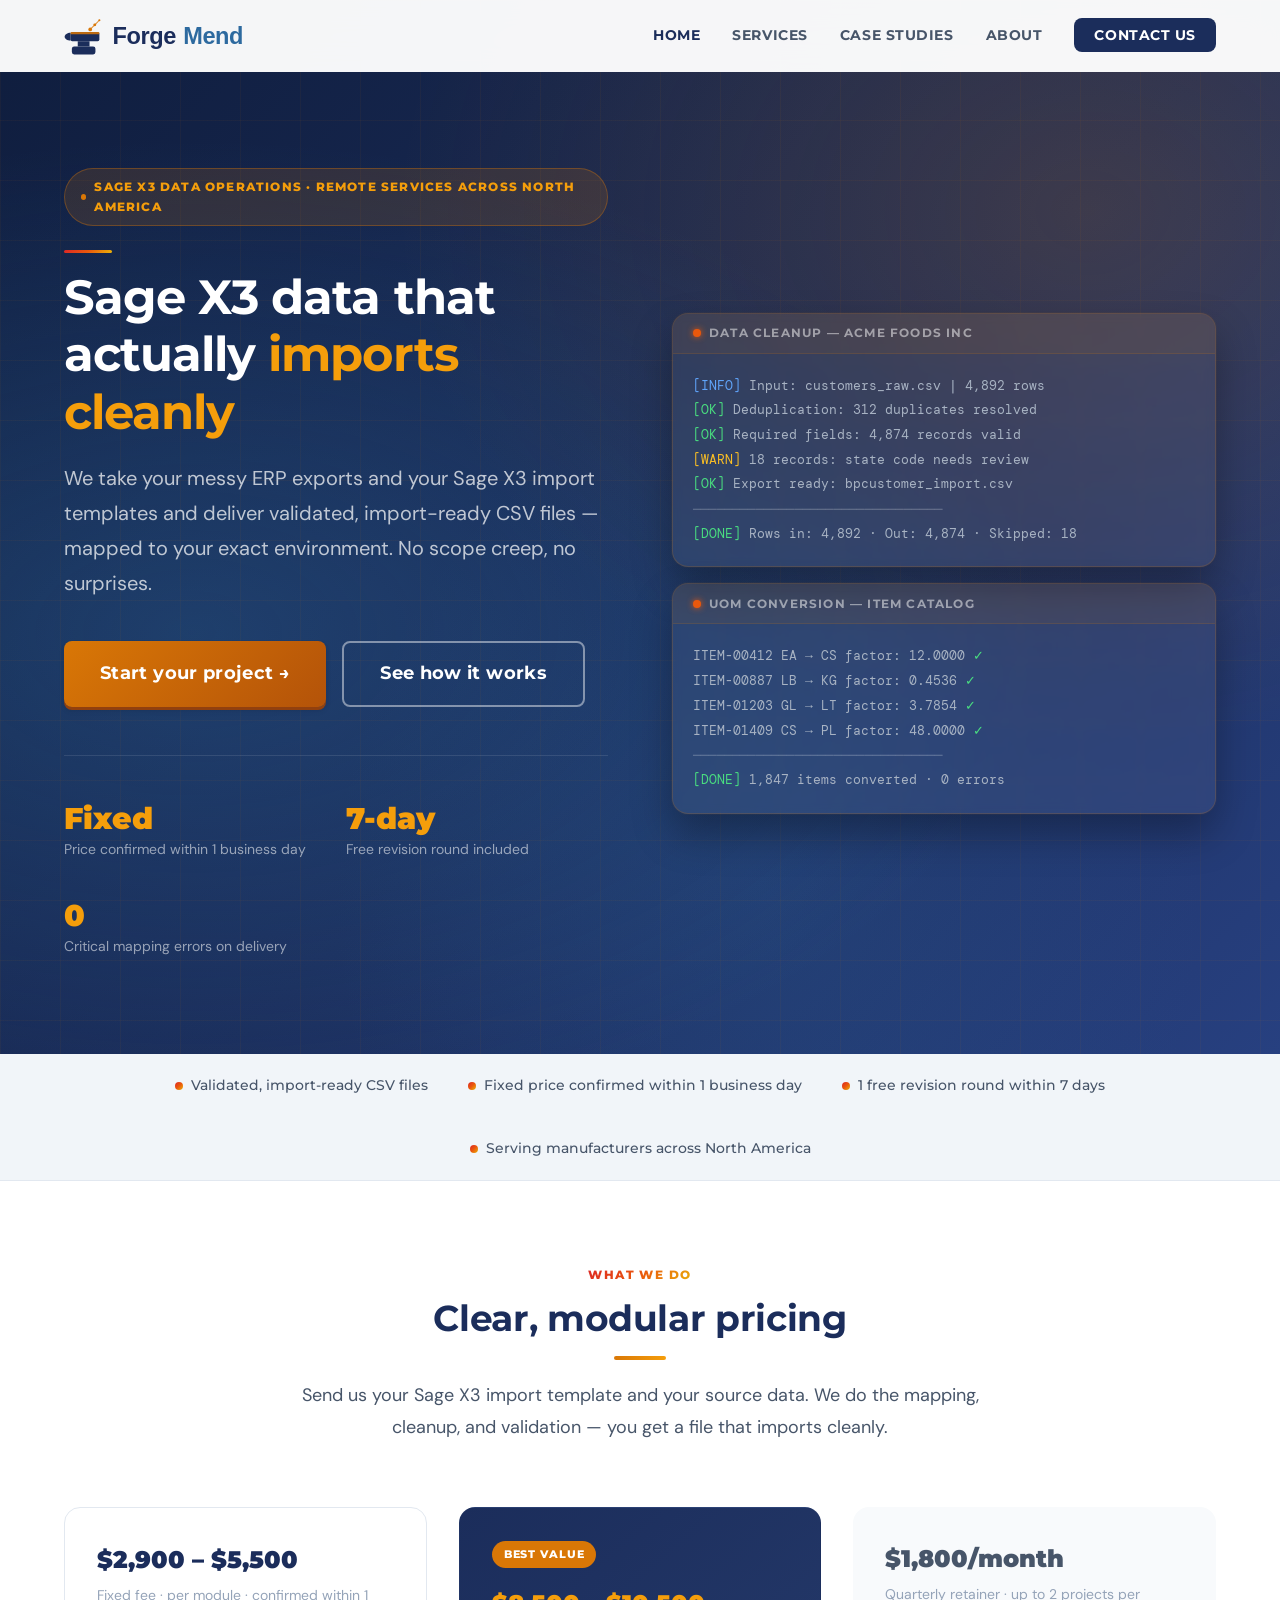
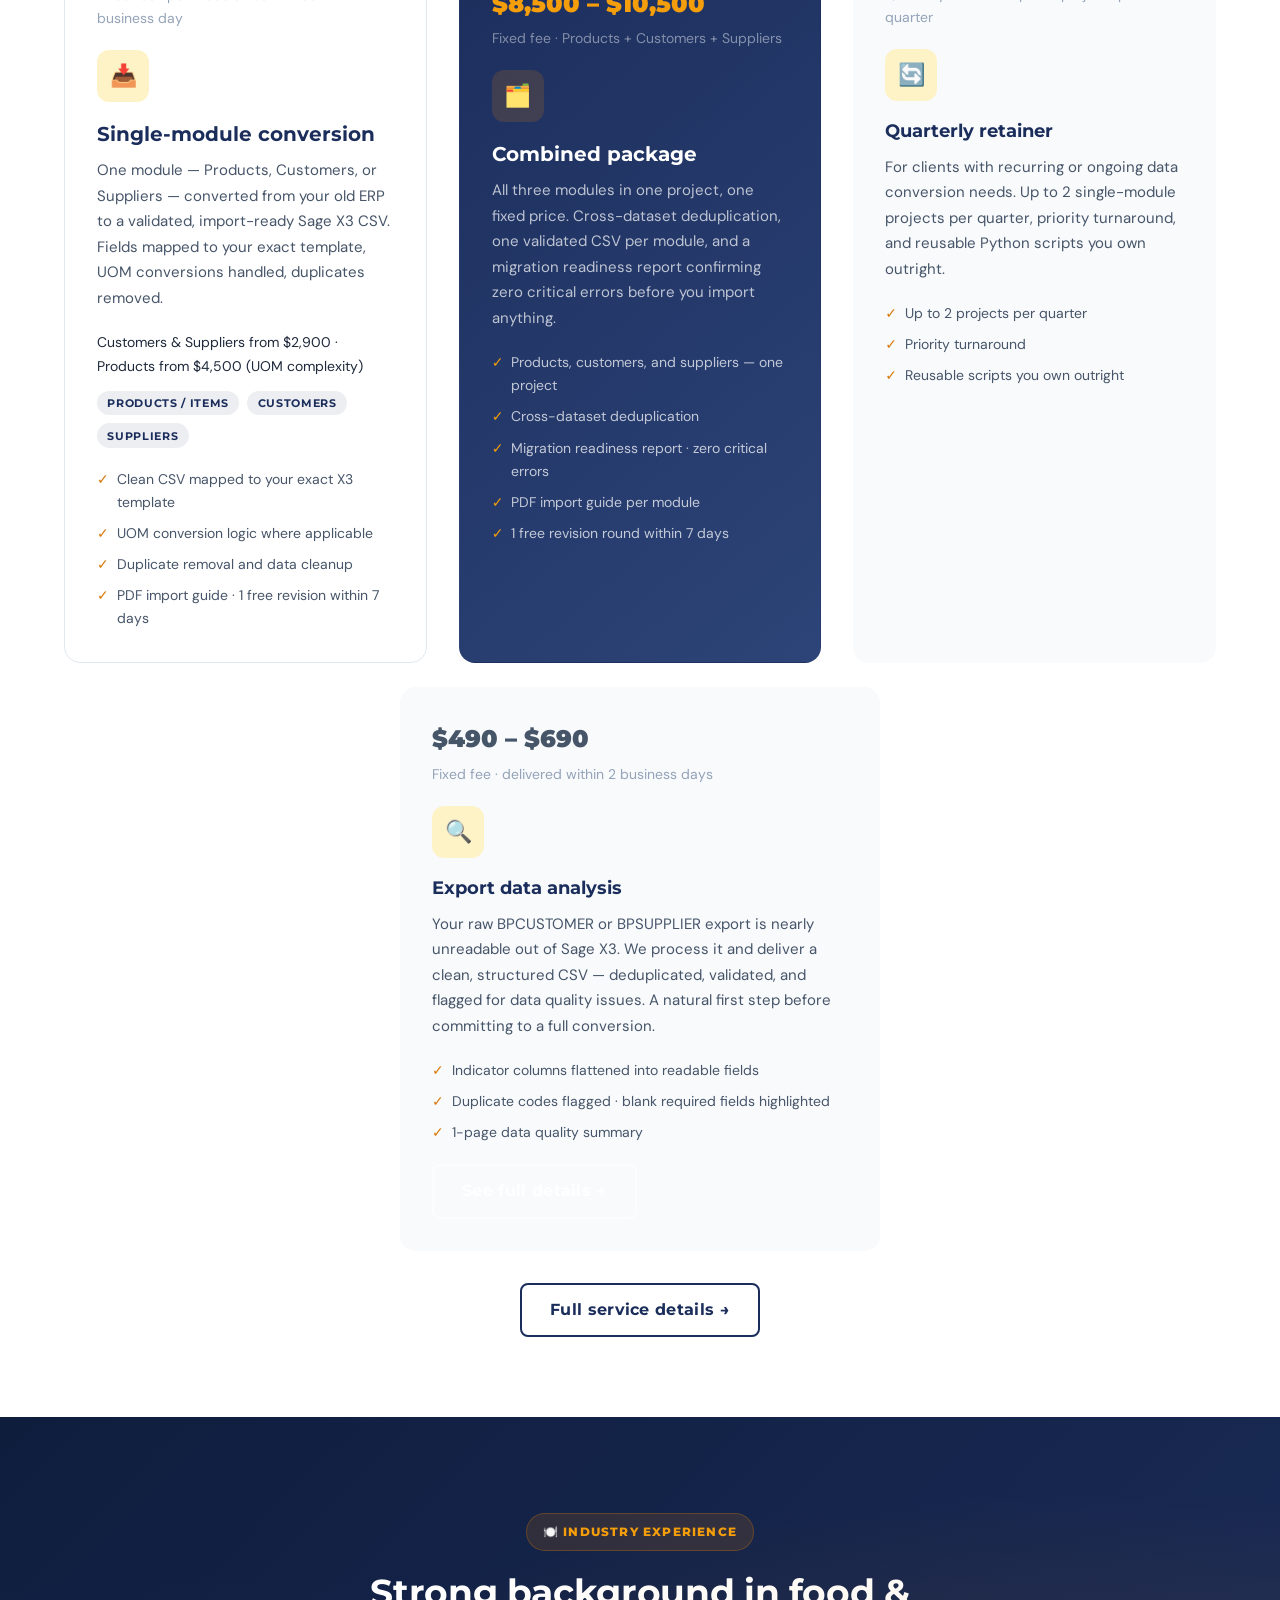
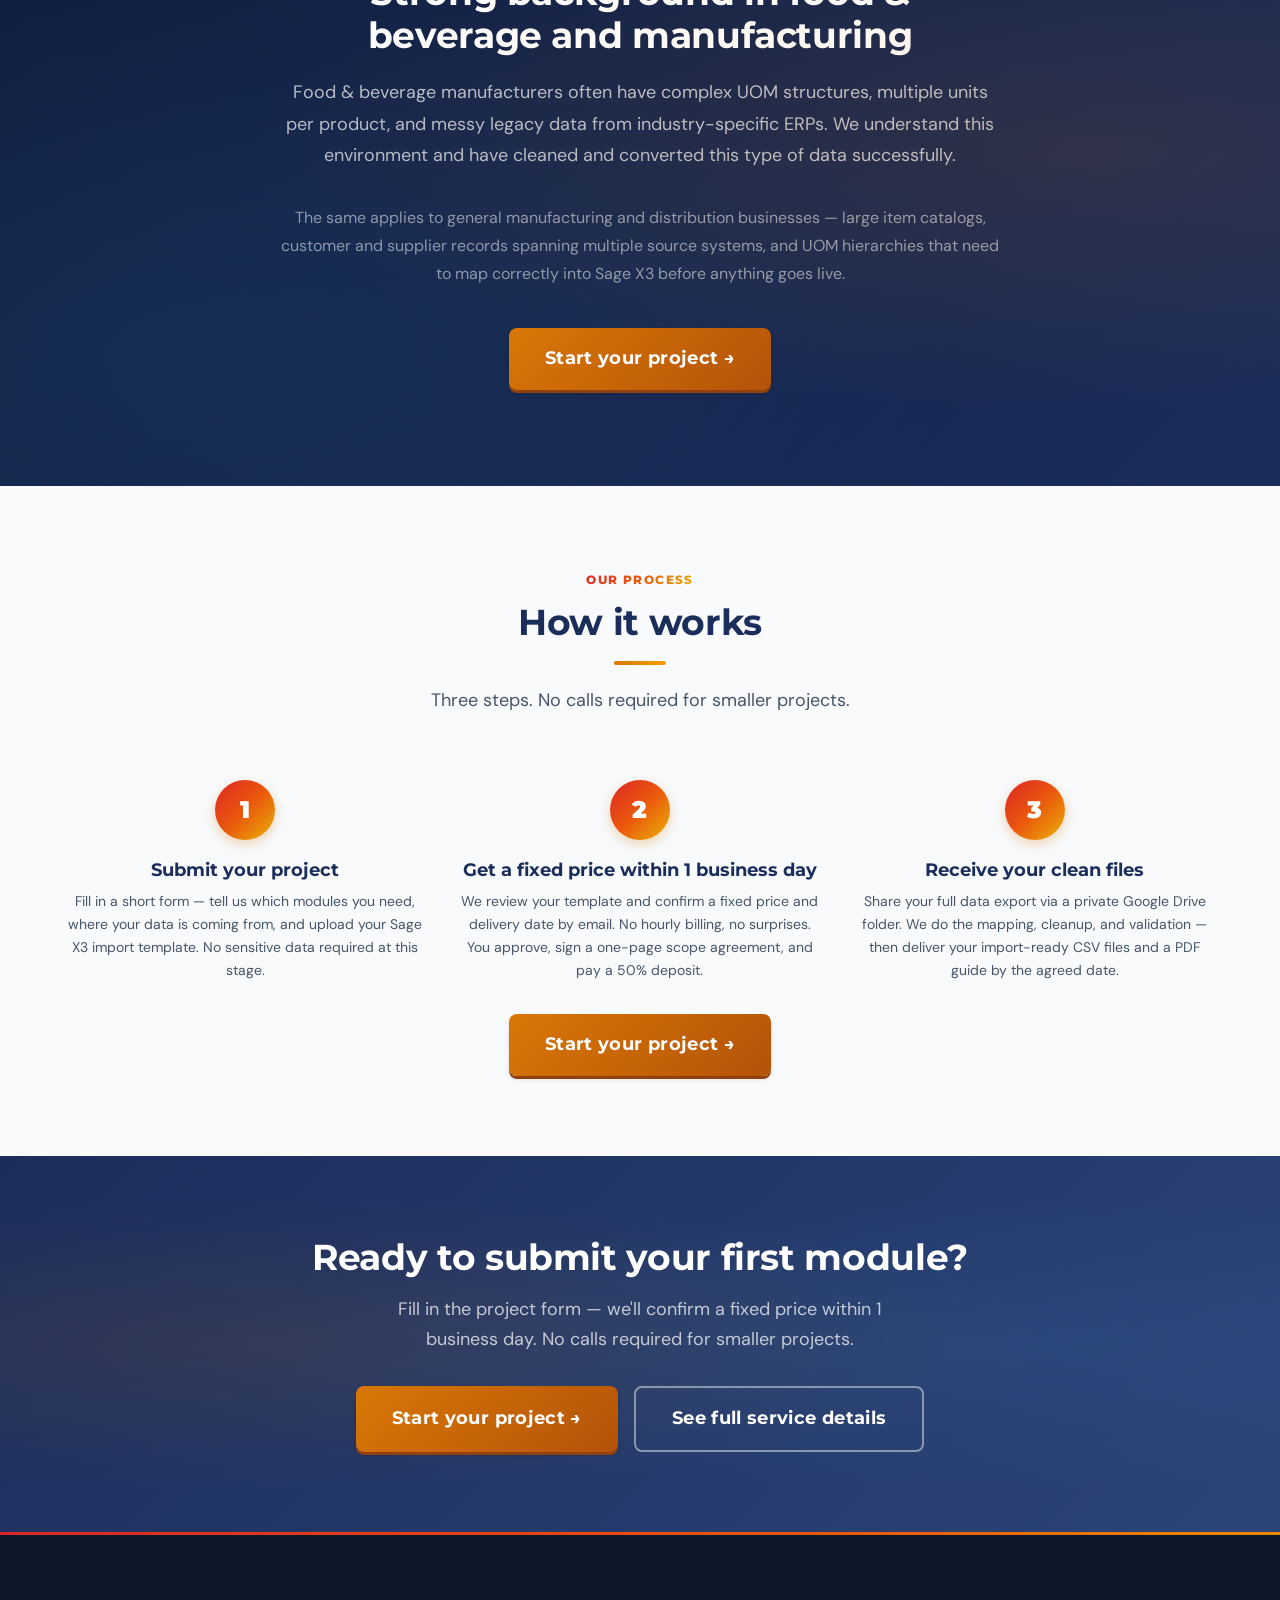
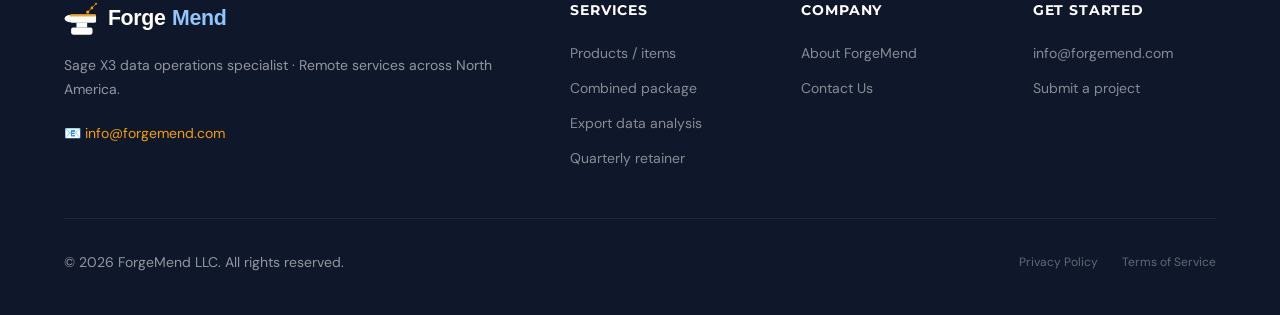
==== commit 8e572f08: "feat: add case studies section — Sage X3 food distributor product import - New case study page: case" ====
--- a/website/index.html
+++ b/website/index.html
@@ -55,9 +55,10 @@
         </a>
 
         <ul class="nav-links" role="list">
-          <li><a href="index.html"    class="nav-link active">Home</a></li>
-          <li><a href="services.html" class="nav-link">Services</a></li>
-          <li><a href="about.html"    class="nav-link">About</a></li>
+          <li><a href="index.html"        class="nav-link active">Home</a></li>
+          <li><a href="services.html"    class="nav-link">Services</a></li>
+          <li><a href="case-studies/"    class="nav-link">Case Studies</a></li>
+          <li><a href="about.html"       class="nav-link">About</a></li>
           <li><a href="contact.html"  class="nav-cta">Contact Us</a></li>
         </ul>
 
@@ -68,10 +69,11 @@
     </nav>
 
     <nav class="nav-mobile" id="mobile-nav" role="navigation" aria-label="Mobile navigation">
-      <a href="index.html"    class="nav-link">Home</a>
-      <a href="services.html" class="nav-link">Services</a>
-      <a href="about.html"    class="nav-link">About</a>
-      <a href="contact.html"  class="nav-cta btn">Contact Us</a>
+      <a href="index.html"     class="nav-link">Home</a>
+      <a href="services.html"  class="nav-link">Services</a>
+      <a href="case-studies/"  class="nav-link">Case Studies</a>
+      <a href="about.html"     class="nav-link">About</a>
+      <a href="contact.html"   class="nav-cta btn">Contact Us</a>
     </nav>
   </header>
 
--- a/website/css/main.css
+++ b/website/css/main.css
@@ -1393,6 +1393,248 @@
 .mb-0  { margin-bottom: 0; }
 
 /* ──────────────────────────────────────────────────────────
+   20a. CASE STUDY PAGES
+   ────────────────────────────────────────────────────────── */
+
+/* Fact chips row — inside page-header */
+.cs-fact-chips {
+  display: flex;
+  flex-wrap: wrap;
+  gap: var(--s-3);
+  justify-content: center;
+  margin-top: var(--s-8);
+}
+
+.cs-fact-chip {
+  background: rgba(255,255,255,.07);
+  border: 1px solid rgba(255,255,255,.14);
+  border-radius: var(--r-lg);
+  padding: var(--s-3) var(--s-5);
+  min-width: 140px;
+  text-align: center;
+}
+
+.cs-fact-label {
+  font-family: var(--font-heading);
+  font-size: var(--text-xs);
+  font-weight: 700;
+  letter-spacing: .1em;
+  text-transform: uppercase;
+  color: rgba(255,255,255,.45);
+  margin-bottom: var(--s-1);
+}
+
+.cs-fact-value {
+  font-family: var(--font-heading);
+  font-size: var(--text-sm);
+  font-weight: 700;
+  color: var(--c-white);
+  line-height: 1.3;
+}
+
+/* At a glance box */
+.cs-glance-outer {
+  background: var(--c-gray-50);
+  border-bottom: 1px solid var(--c-gray-200);
+  padding: var(--s-10) 0;
+}
+
+.cs-glance-box {
+  max-width: 680px;
+  margin-inline: auto;
+  border: 1px solid var(--c-gray-200);
+  border-left: 4px solid var(--c-amber);
+  border-radius: var(--r-lg);
+  background: var(--c-white);
+  padding: var(--s-6) var(--s-8);
+  box-shadow: var(--sh-sm);
+}
+
+.cs-glance-box .eyebrow { margin-bottom: var(--s-4); display: block; }
+
+.cs-glance-list {
+  list-style: none;
+  display: flex;
+  flex-direction: column;
+  gap: var(--s-3);
+  margin: 0;
+  padding: 0;
+}
+
+.cs-glance-list li {
+  display: flex;
+  gap: var(--s-3);
+  align-items: flex-start;
+  font-size: var(--text-base);
+  color: var(--c-gray-700);
+  line-height: 1.6;
+}
+
+.cs-glance-list li::before {
+  content: '—';
+  color: var(--c-amber);
+  font-weight: 700;
+  flex-shrink: 0;
+  line-height: 1.6;
+}
+
+/* Body content — editorial single column */
+.cs-body-outer {
+  padding: var(--s-16) 0 var(--s-20);
+}
+
+.cs-body {
+  max-width: 680px;
+  margin-inline: auto;
+}
+
+.cs-section-h {
+  font-family: var(--font-heading);
+  font-size: var(--text-xl);
+  font-weight: 700;
+  color: var(--c-navy);
+  margin-top: var(--s-12);
+  margin-bottom: var(--s-5);
+  padding-bottom: var(--s-3);
+  border-bottom: 2px solid var(--c-gray-100);
+}
+
+.cs-body p {
+  font-size: 1.0625rem;
+  line-height: 1.7;
+  color: var(--c-gray-800);
+  margin-bottom: var(--s-5);
+}
+
+.cs-body p:last-child { margin-bottom: 0; }
+
+.cs-body ol {
+  list-style: none;
+  counter-reset: cs-step;
+  display: flex;
+  flex-direction: column;
+  gap: var(--s-3);
+  margin: var(--s-5) 0 var(--s-6);
+  padding: 0;
+}
+
+.cs-body ol li {
+  counter-increment: cs-step;
+  display: flex;
+  gap: var(--s-4);
+  align-items: flex-start;
+  font-size: 1.0625rem;
+  line-height: 1.7;
+  color: var(--c-gray-800);
+}
+
+.cs-body ol li::before {
+  content: counter(cs-step);
+  display: flex;
+  align-items: center;
+  justify-content: center;
+  flex-shrink: 0;
+  width: 26px;
+  height: 26px;
+  border-radius: 50%;
+  background: var(--c-amber-pale);
+  color: var(--c-amber);
+  font-family: var(--font-heading);
+  font-size: var(--text-xs);
+  font-weight: 800;
+  margin-top: .22rem;
+}
+
+/* Pull quote */
+.cs-pull-quote {
+  margin: var(--s-10) 0;
+  padding: var(--s-6) var(--s-8);
+  border-left: 4px solid var(--c-amber);
+  background: var(--c-amber-pale);
+  border-radius: 0 var(--r-lg) var(--r-lg) 0;
+}
+
+.cs-pull-quote blockquote {
+  font-size: var(--text-xl);
+  font-style: italic;
+  line-height: 1.65;
+  color: var(--c-navy);
+  margin: 0 0 var(--s-3);
+}
+
+.cs-pull-quote cite {
+  font-size: var(--text-sm);
+  font-style: normal;
+  color: var(--c-gray-600);
+  display: block;
+}
+
+/* Case study listing card */
+.cs-card {
+  background: var(--c-white);
+  border: 1px solid var(--c-gray-200);
+  border-radius: var(--r-xl);
+  padding: var(--s-8);
+  position: relative;
+  overflow: hidden;
+  transition: transform var(--t-base), box-shadow var(--t-base), border-color var(--t-base);
+  text-decoration: none;
+  display: block;
+  color: inherit;
+}
+
+.cs-card::before {
+  content: '';
+  position: absolute;
+  top: 0; left: 0; right: 0;
+  height: 3px;
+  background: var(--c-forge-gradient);
+}
+
+.cs-card:hover {
+  transform: translateY(-4px);
+  box-shadow: 0 12px 40px rgba(0,0,0,.12), var(--glow-amber);
+  border-color: var(--c-gray-300);
+  color: inherit;
+}
+
+.cs-card-tags {
+  display: flex;
+  flex-wrap: wrap;
+  gap: var(--s-2);
+  margin-bottom: var(--s-4);
+}
+
+.cs-card h3 {
+  font-size: var(--text-xl);
+  margin-bottom: var(--s-3);
+  color: var(--c-navy);
+}
+
+.cs-card p {
+  font-size: var(--text-sm);
+  color: var(--c-gray-600);
+  line-height: 1.7;
+  margin-bottom: var(--s-5);
+}
+
+.cs-card-link {
+  font-family: var(--font-heading);
+  font-size: var(--text-sm);
+  font-weight: 700;
+  color: var(--c-amber);
+  letter-spacing: .02em;
+}
+
+.cs-more-note {
+  font-size: var(--text-sm);
+  color: var(--c-gray-400);
+  text-align: center;
+  margin-top: var(--s-8);
+  font-style: italic;
+}
+
+/* ──────────────────────────────────────────────────────────
    20. RESPONSIVE
    ────────────────────────────────────────────────────────── */
 
@@ -1436,3 +1678,11 @@
   .trust-bar-inner { gap: var(--s-5); }
   .cta-band-actions { flex-direction: column; align-items: center; }
 }
+
+@media (max-width: 640px) {
+  .cs-fact-chips { gap: var(--s-2); }
+  .cs-fact-chip { min-width: calc(50% - var(--s-2)); flex: 1 1 120px; }
+  .cs-glance-box { padding: var(--s-5) var(--s-5); }
+  .cs-pull-quote { padding: var(--s-5) var(--s-5); }
+  .cs-pull-quote blockquote { font-size: var(--text-lg); }
+}
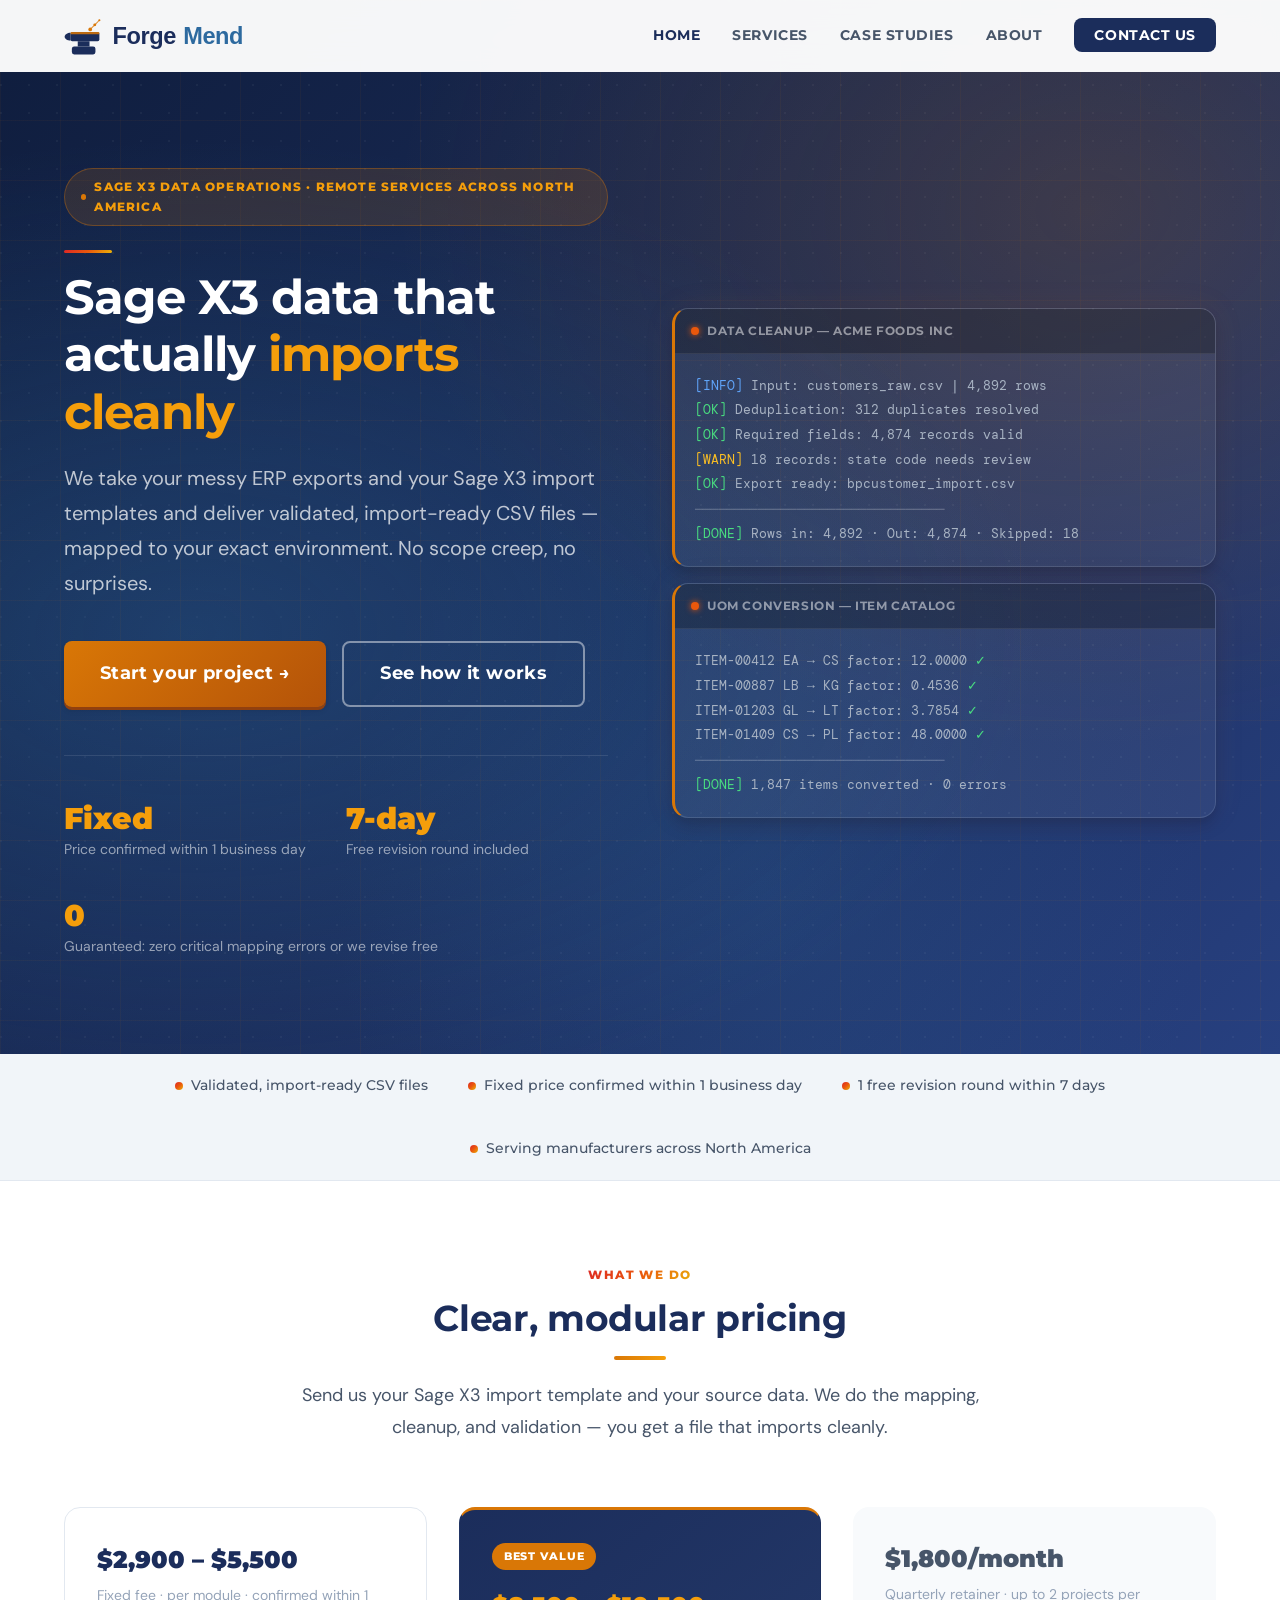
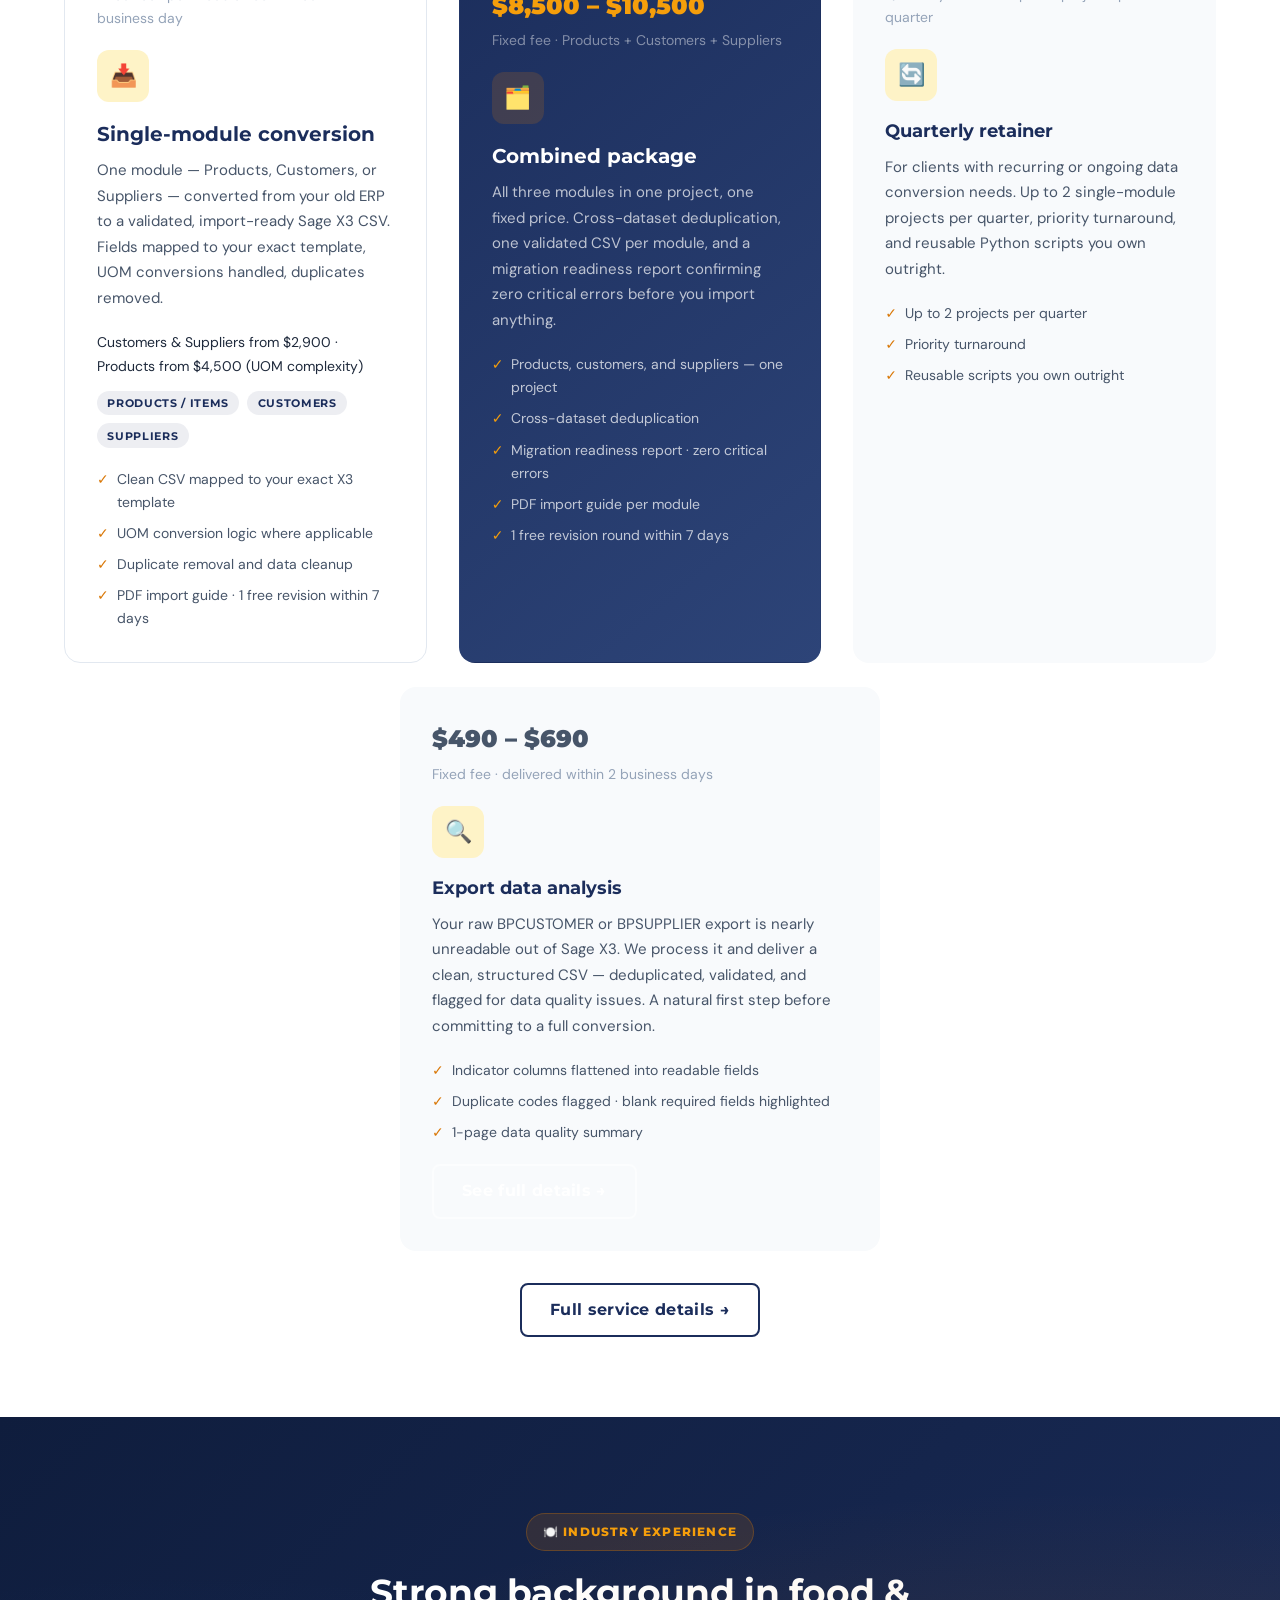
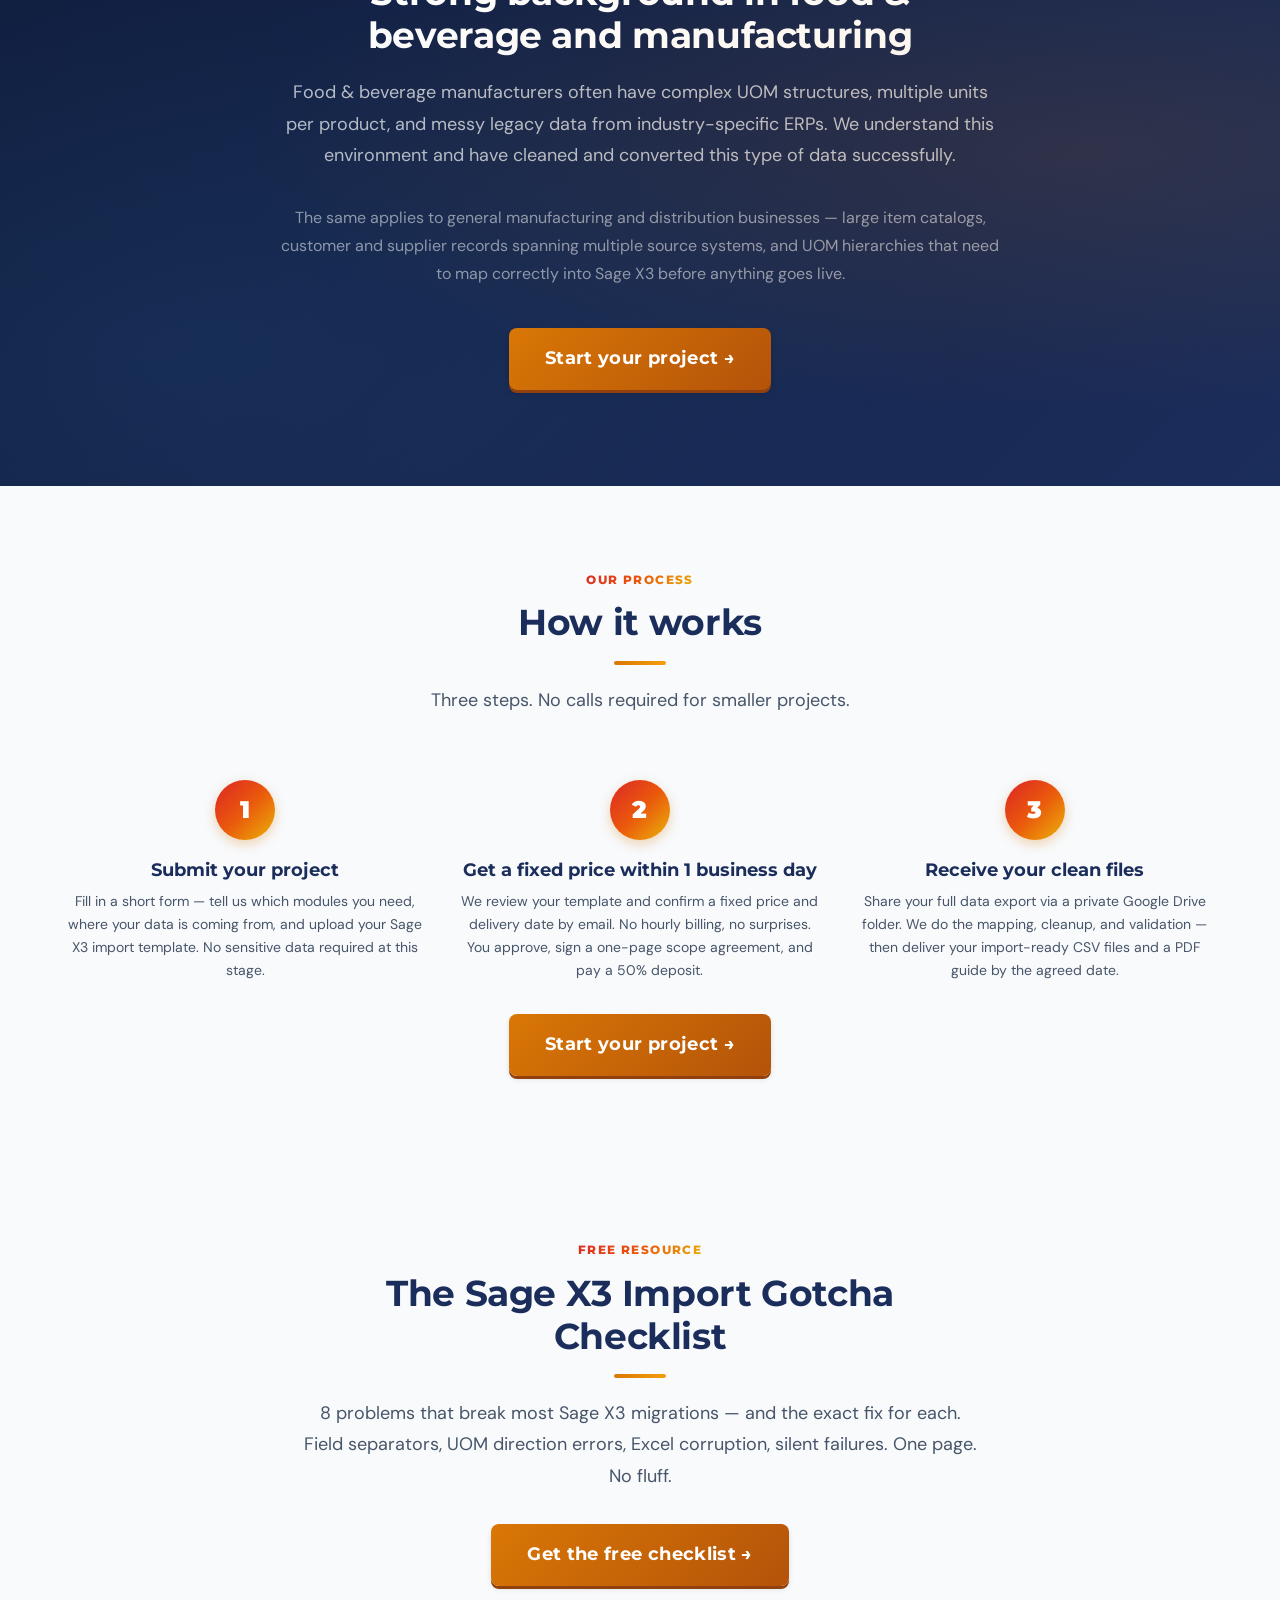
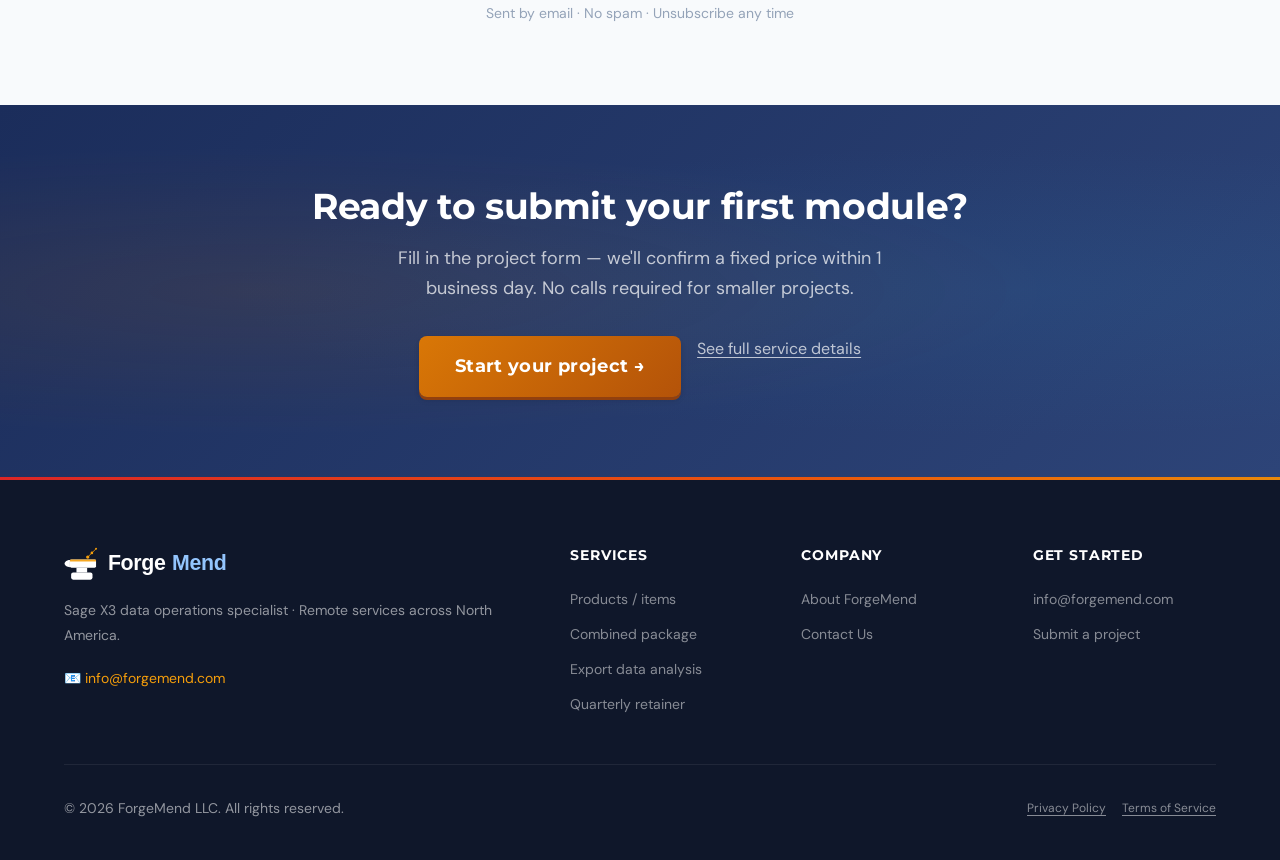
==== commit 9f60e2be: "feat: checklist funnel, services FAQ, footer legal links, privacy fixes - Add checklist.html lead ma" ====
--- a/website/index.html
+++ b/website/index.html
@@ -26,6 +26,9 @@
   <link rel="icon" type="image/svg+xml" href="assets/logo/forgemend_icon_v2.svg" />
 
   <!-- Styles -->
+  <link rel="preconnect" href="https://fonts.googleapis.com" />
+  <link rel="preconnect" href="https://fonts.gstatic.com" crossorigin />
+  <link rel="stylesheet" href="https://fonts.googleapis.com/css2?family=DM+Sans:ital,opsz,wght@0,9..40,300;0,9..40,400;0,9..40,500;0,9..40,600;0,9..40,700;1,9..40,400&family=DM+Mono:wght@400;500&family=Montserrat:wght@600;700;800;900&display=swap" />
   <link rel="stylesheet" href="css/main.css" />
 
   <!-- Structured Data -->
@@ -51,7 +54,7 @@
     <nav class="nav" role="navigation" aria-label="Main navigation">
       <div class="nav-inner">
         <a href="index.html" class="nav-logo" aria-label="ForgeMend home">
-          <img src="assets/logo/forgemend_logo_v2_dark.svg" alt="ForgeMend" class="nav-logo-img" />
+          <img src="assets/logo/forgemend_logo_v2_dark.svg" alt="ForgeMend" class="nav-logo-img" width="160" height="42" />
         </a>
 
         <ul class="nav-links" role="list">
@@ -113,7 +116,7 @@
             </div>
             <div class="hero-stat">
               <div class="hero-stat-value">0</div>
-              <div class="hero-stat-label">Critical mapping errors on delivery</div>
+              <div class="hero-stat-label">Guaranteed: zero critical mapping errors or we revise free</div>
             </div>
           </div>
         </div>
@@ -326,6 +329,28 @@
     </section>
 
     <!-- ═══════════════════════════════════════════════════════════
+         LEAD MAGNET
+    ═══════════════════════════════════════════════════════════ -->
+    <section class="section section--gray" aria-labelledby="checklist-heading">
+      <div class="container">
+        <div style="max-width:680px; margin-inline:auto; text-align:center;">
+          <span class="eyebrow">Free Resource</span>
+          <h2 id="checklist-heading">The Sage X3 Import Gotcha Checklist</h2>
+          <div class="divider"></div>
+          <p style="font-size:var(--text-lg); color:var(--c-gray-600); line-height:1.75; margin-bottom:var(--s-8);">
+            8 problems that break most Sage X3 migrations — and the exact fix for each. Field separators, UOM direction errors, Excel corruption, silent failures. One page. No fluff.
+          </p>
+          <a href="checklist.html" class="btn btn-primary btn-lg">
+            Get the free checklist &rarr;
+          </a>
+          <p style="margin-top:var(--s-4); font-size:var(--text-sm); color:var(--c-gray-400);">
+            Sent by email · No spam · Unsubscribe any time
+          </p>
+        </div>
+      </div>
+    </section>
+
+    <!-- ═══════════════════════════════════════════════════════════
          CTA BAND
     ═══════════════════════════════════════════════════════════ -->
     <section class="cta-band" id="start-project" aria-labelledby="cta-heading">
@@ -335,7 +360,7 @@
           <p>Fill in the project form — we'll confirm a fixed price within 1 business day. No calls required for smaller projects.</p>
           <div class="cta-band-actions">
             <a href="contact.html" class="btn btn-primary btn-lg">Start your project &rarr;</a>
-            <a href="services.html" class="btn btn-secondary btn-lg">See full service details</a>
+            <a href="services.html" class="cta-band-text-link">See full service details</a>
           </div>
         </div>
       </div>
@@ -350,7 +375,7 @@
       <div class="footer-grid">
         <div class="footer-brand">
           <a href="index.html" class="footer-logo" aria-label="ForgeMend home">
-            <img src="assets/logo/forgemend_logo_v2_white.svg" alt="ForgeMend" class="footer-logo-img" />
+            <img src="assets/logo/forgemend_logo_v2_white.svg" alt="ForgeMend" class="footer-logo-img" width="160" height="38" />
           </a>
           <p class="footer-tagline">Sage X3 data operations specialist · Remote services across North America.</p>
           <div class="footer-contact-links">
@@ -390,8 +415,8 @@
       <div class="footer-bottom">
         <span>&copy; 2026 ForgeMend LLC. All rights reserved.</span>
         <div class="footer-legal">
-          <a href="privacy.html">Privacy Policy</a>
-          <a href="terms.html">Terms of Service</a>
+          <a href="/privacy.html">Privacy Policy</a>
+          <a href="/terms.html">Terms of Service</a>
         </div>
       </div>
     </div>
--- a/website/css/main.css
+++ b/website/css/main.css
@@ -4,8 +4,6 @@
    Brand: Navy #1B2D5B | Steel Blue #2D6A9F | Amber #D97706
    Fonts: Montserrat (headings) | Inter (body)
    ============================================================ */
-
-@import url('https://fonts.googleapis.com/css2?family=DM+Sans:ital,opsz,wght@0,9..40,300;0,9..40,400;0,9..40,500;0,9..40,600;0,9..40,700;1,9..40,400&family=DM+Mono:wght@400;500&family=Montserrat:wght@600;700;800;900&display=swap');
 
 /* ──────────────────────────────────────────────────────────
    1. DESIGN TOKENS
@@ -94,7 +92,6 @@
 *, *::before, *::after { box-sizing: border-box; margin: 0; padding: 0; }
 
 html {
-  scroll-behavior: smooth;
   -webkit-text-size-adjust: 100%;
 }
 
@@ -428,6 +425,7 @@
   align-items: center;
   padding-top: var(--nav-h);
   background: linear-gradient(135deg, var(--c-navy-dark) 0%, var(--c-navy) 55%, #274080 100%);
+  background-image: url("data:image/svg+xml,%3Csvg xmlns='http://www.w3.org/2000/svg' width='28' height='28'%3E%3Ccircle cx='1' cy='1' r='1' fill='rgba(255,255,255,0.055)'/%3E%3C/svg%3E"), linear-gradient(135deg, var(--c-navy-dark) 0%, var(--c-navy) 55%, #274080 100%);
   overflow: hidden;
 }
 
@@ -552,25 +550,25 @@
 
 .term-card {
   background: rgba(255,255,255,.055);
-  border: 1px solid rgba(217,119,6,.2);
+  border: 1px solid rgba(255,255,255,0.12);
+  border-left: 3px solid var(--c-amber);
   border-radius: var(--r-xl);
   overflow: hidden;
-  backdrop-filter: blur(4px);
-  box-shadow: 0 0 0 1px rgba(217,119,6,.05),
-              0 20px 40px rgba(0,0,0,.3);
+  backdrop-filter: blur(0px);
+  box-shadow: var(--sh-lg), 0 0 32px rgba(217,119,6,0.08);
 }
 
 .term-card-header {
-  background: rgba(217,119,6,.08);
-  border-bottom: 1px solid rgba(217,119,6,.15);
-  padding: .6rem var(--s-5);
+  background: rgba(0,0,0,0.25);
+  border-bottom: 1px solid rgba(255,255,255,0.08);
+  padding: var(--s-3) var(--s-4);
   display: flex;
   align-items: center;
   gap: var(--s-2);
   font-family: var(--font-heading);
   font-size: var(--text-xs);
   font-weight: 700;
-  letter-spacing: .1em;
+  letter-spacing: 0.05em;
   text-transform: uppercase;
   color: rgba(255,255,255,.5);
 }
@@ -699,6 +697,7 @@
 .svc-card--featured {
   background: linear-gradient(140deg, var(--c-navy) 0%, var(--c-navy-light) 100%);
   border-color: transparent;
+  border-top: 3px solid var(--c-amber);
 }
 
 .svc-card--featured .svc-icon {
@@ -1363,9 +1362,23 @@
   font-size: var(--text-sm);
 }
 
-.footer-legal { display: flex; gap: var(--s-6); }
-.footer-legal a { font-size: var(--text-xs); color: rgba(255,255,255,.35); }
-.footer-legal a:hover { color: rgba(255,255,255,.65); }
+.footer-legal {
+  display: flex;
+  gap: var(--s-4);
+  align-items: center;
+}
+
+.footer-legal a {
+  font-size: var(--text-xs);
+  color: rgba(255,255,255,0.5);
+  text-decoration: underline;
+  text-underline-offset: 3px;
+  transition: color var(--t-fast);
+}
+
+.footer-legal a:hover {
+  color: rgba(255,255,255,0.85);
+}
 
 /* ──────────────────────────────────────────────────────────
    18. SCROLL ANIMATIONS
@@ -1664,6 +1677,7 @@
   .grid-3, .grid-4 { grid-template-columns: 1fr; }
   .form-row    { grid-template-columns: 1fr; }
   .contact-layout { grid-template-columns: 1fr; }
+  .contact-form-wrap { order: -1; }
 
   .fnb-grid { grid-template-columns: 1fr; }
 
@@ -1686,3 +1700,277 @@
   .cs-pull-quote { padding: var(--s-5) var(--s-5); }
   .cs-pull-quote blockquote { font-size: var(--text-lg); }
 }
+
+/* ──────────────────────────────────────────────────────────
+   21. CTA BAND TEXT LINK (secondary action)
+   ────────────────────────────────────────────────────────── */
+
+.cta-band-text-link {
+  color: rgba(255,255,255,0.70);
+  font-size: var(--text-base);
+  text-decoration: underline;
+  text-underline-offset: 3px;
+  transition: color var(--t-fast);
+}
+.cta-band-text-link:hover { color: var(--c-white); }
+
+/* ──────────────────────────────────────────────────────────
+   22. ABOUT PAGE — EXPERIENCE STATS & FOUNDER'S NOTE
+   ────────────────────────────────────────────────────────── */
+
+.about-stats-row {
+  display: flex;
+  gap: var(--s-8);
+  flex-wrap: wrap;
+  margin-bottom: var(--s-8);
+  padding-bottom: var(--s-8);
+  border-bottom: 1px solid var(--c-gray-200);
+}
+.about-stat-value {
+  font-family: var(--font-heading);
+  font-size: var(--text-4xl);
+  font-weight: 800;
+  color: var(--c-navy);
+  line-height: 1;
+  background: var(--c-forge-gradient);
+  -webkit-background-clip: text;
+  -webkit-text-fill-color: transparent;
+  background-clip: text;
+}
+.about-stat-label {
+  font-size: var(--text-sm);
+  color: var(--c-gray-600);
+  margin-top: var(--s-1);
+}
+
+.founder-note {
+  position: relative;
+  background: var(--c-navy);
+  border-radius: var(--r-xl);
+  padding: var(--s-8) var(--s-8) var(--s-6);
+  margin-block: var(--s-10);
+  opacity: 0;
+  transform: translateY(16px);
+  transition: opacity 0.5s ease, transform 0.5s ease;
+}
+.founder-note.visible {
+  opacity: 1;
+  transform: translateY(0);
+}
+.founder-note-mark {
+  font-family: var(--font-heading);
+  font-size: 5rem;
+  line-height: 1;
+  color: var(--c-amber);
+  opacity: 0.4;
+  position: absolute;
+  top: var(--s-3);
+  left: var(--s-6);
+  user-select: none;
+}
+.founder-note p {
+  position: relative;
+  color: rgba(255,255,255,0.85);
+  font-size: var(--text-lg);
+  line-height: 1.8;
+  margin-bottom: var(--s-4);
+  padding-top: var(--s-4);
+}
+.founder-note-attribution {
+  font-size: var(--text-sm);
+  color: var(--c-amber-light);
+  font-weight: 600;
+}
+
+/* ── FAQ Section ──────────────────────────────────── */
+.faq-list {
+  max-width: 780px;
+  margin-inline: auto;
+  margin-bottom: var(--s-10);
+}
+
+.faq-item {
+  border: 1px solid var(--c-gray-200);
+  border-radius: var(--r-xl);
+  margin-bottom: var(--s-3);
+  overflow: hidden;
+  transition: border-color var(--t-base), box-shadow var(--t-base);
+}
+
+.faq-item:has(.faq-q[aria-expanded="true"]) {
+  border-color: var(--c-amber);
+  border-left: 3px solid var(--c-amber);
+  box-shadow: var(--sh-sm);
+}
+
+.faq-q {
+  width: 100%;
+  display: flex;
+  align-items: center;
+  justify-content: space-between;
+  gap: var(--s-4);
+  padding: var(--s-5) var(--s-6);
+  background: var(--c-white);
+  border: none;
+  cursor: pointer;
+  text-align: left;
+  font-family: var(--font-body);
+  font-size: var(--text-base);
+  font-weight: 500;
+  color: var(--c-gray-800);
+  transition: background var(--t-fast), color var(--t-fast);
+}
+
+.faq-q:hover {
+  background: var(--c-gray-50);
+}
+
+.faq-q[aria-expanded="true"] {
+  color: var(--c-navy);
+  background: var(--c-white);
+  border-bottom: 1px solid var(--c-gray-200);
+}
+
+.faq-chevron {
+  flex-shrink: 0;
+  width: 24px;
+  height: 24px;
+  border-radius: 50%;
+  border: 1px solid var(--c-gray-200);
+  display: flex;
+  align-items: center;
+  justify-content: center;
+  transition: transform var(--t-base), background var(--t-base),
+              border-color var(--t-base);
+}
+
+.faq-chevron::after {
+  content: '';
+  display: block;
+  width: 7px;
+  height: 7px;
+  border-right: 1.5px solid var(--c-gray-600);
+  border-bottom: 1.5px solid var(--c-gray-600);
+  transform: rotate(45deg);
+  margin-top: -3px;
+  transition: border-color var(--t-fast);
+}
+
+.faq-q[aria-expanded="true"] .faq-chevron {
+  transform: rotate(180deg);
+  background: var(--c-amber-pale);
+  border-color: var(--c-amber);
+}
+
+.faq-q[aria-expanded="true"] .faq-chevron::after {
+  border-color: var(--c-amber);
+  margin-top: 3px;
+}
+
+.faq-a {
+  padding: var(--s-5) var(--s-6) var(--s-6);
+  background: var(--c-white);
+}
+
+.faq-a[hidden] {
+  display: none;
+}
+
+.faq-a p {
+  font-size: var(--text-base);
+  color: var(--c-gray-600);
+  line-height: 1.8;
+  margin-bottom: var(--s-4);
+}
+
+.faq-a p:last-child {
+  margin-bottom: 0;
+}
+
+.faq-a strong {
+  color: var(--c-gray-800);
+  font-weight: 600;
+}
+
+.faq-timeline-grid {
+  display: grid;
+  grid-template-columns: repeat(auto-fit, minmax(160px, 1fr));
+  gap: var(--s-3);
+  margin-bottom: var(--s-5);
+}
+
+.faq-timeline-item {
+  display: flex;
+  flex-direction: column;
+  gap: var(--s-1);
+  padding: var(--s-4);
+  background: var(--c-gray-50);
+  border-radius: var(--r-lg);
+  border: 1px solid var(--c-gray-200);
+}
+
+.faq-timeline-label {
+  font-size: var(--text-xs);
+  color: var(--c-gray-500);
+  text-transform: uppercase;
+  letter-spacing: 0.05em;
+  font-weight: 500;
+}
+
+.faq-timeline-value {
+  font-size: var(--text-base);
+  font-weight: 600;
+  color: var(--c-navy);
+}
+
+.faq-footer {
+  max-width: 780px;
+  margin-inline: auto;
+  margin-top: var(--s-8);
+  padding: var(--s-5) var(--s-6);
+  background: var(--c-gray-50);
+  border: 1px solid var(--c-gray-200);
+  border-radius: var(--r-xl);
+  display: flex;
+  align-items: center;
+  justify-content: center;
+  flex-wrap: wrap;
+  gap: 6px var(--s-3);
+  font-size: var(--text-sm);
+  color: var(--c-gray-500);
+  line-height: 1.5;
+}
+
+.faq-footer-question {
+  color: var(--c-gray-700);
+  font-weight: 500;
+}
+
+.faq-email-link {
+  color: var(--c-navy);
+  font-weight: 500;
+  text-decoration: underline;
+  text-underline-offset: 3px;
+}
+
+.faq-email-link:hover {
+  color: var(--c-amber);
+}
+
+.faq-footer-sep {
+  color: var(--c-gray-300);
+  user-select: none;
+}
+
+@media (max-width: 640px) {
+  .faq-q {
+    padding: var(--s-4);
+    font-size: var(--text-sm);
+  }
+  .faq-a {
+    padding: var(--s-4) var(--s-4) var(--s-5);
+  }
+  .faq-timeline-grid {
+    grid-template-columns: 1fr 1fr;
+  }
+}
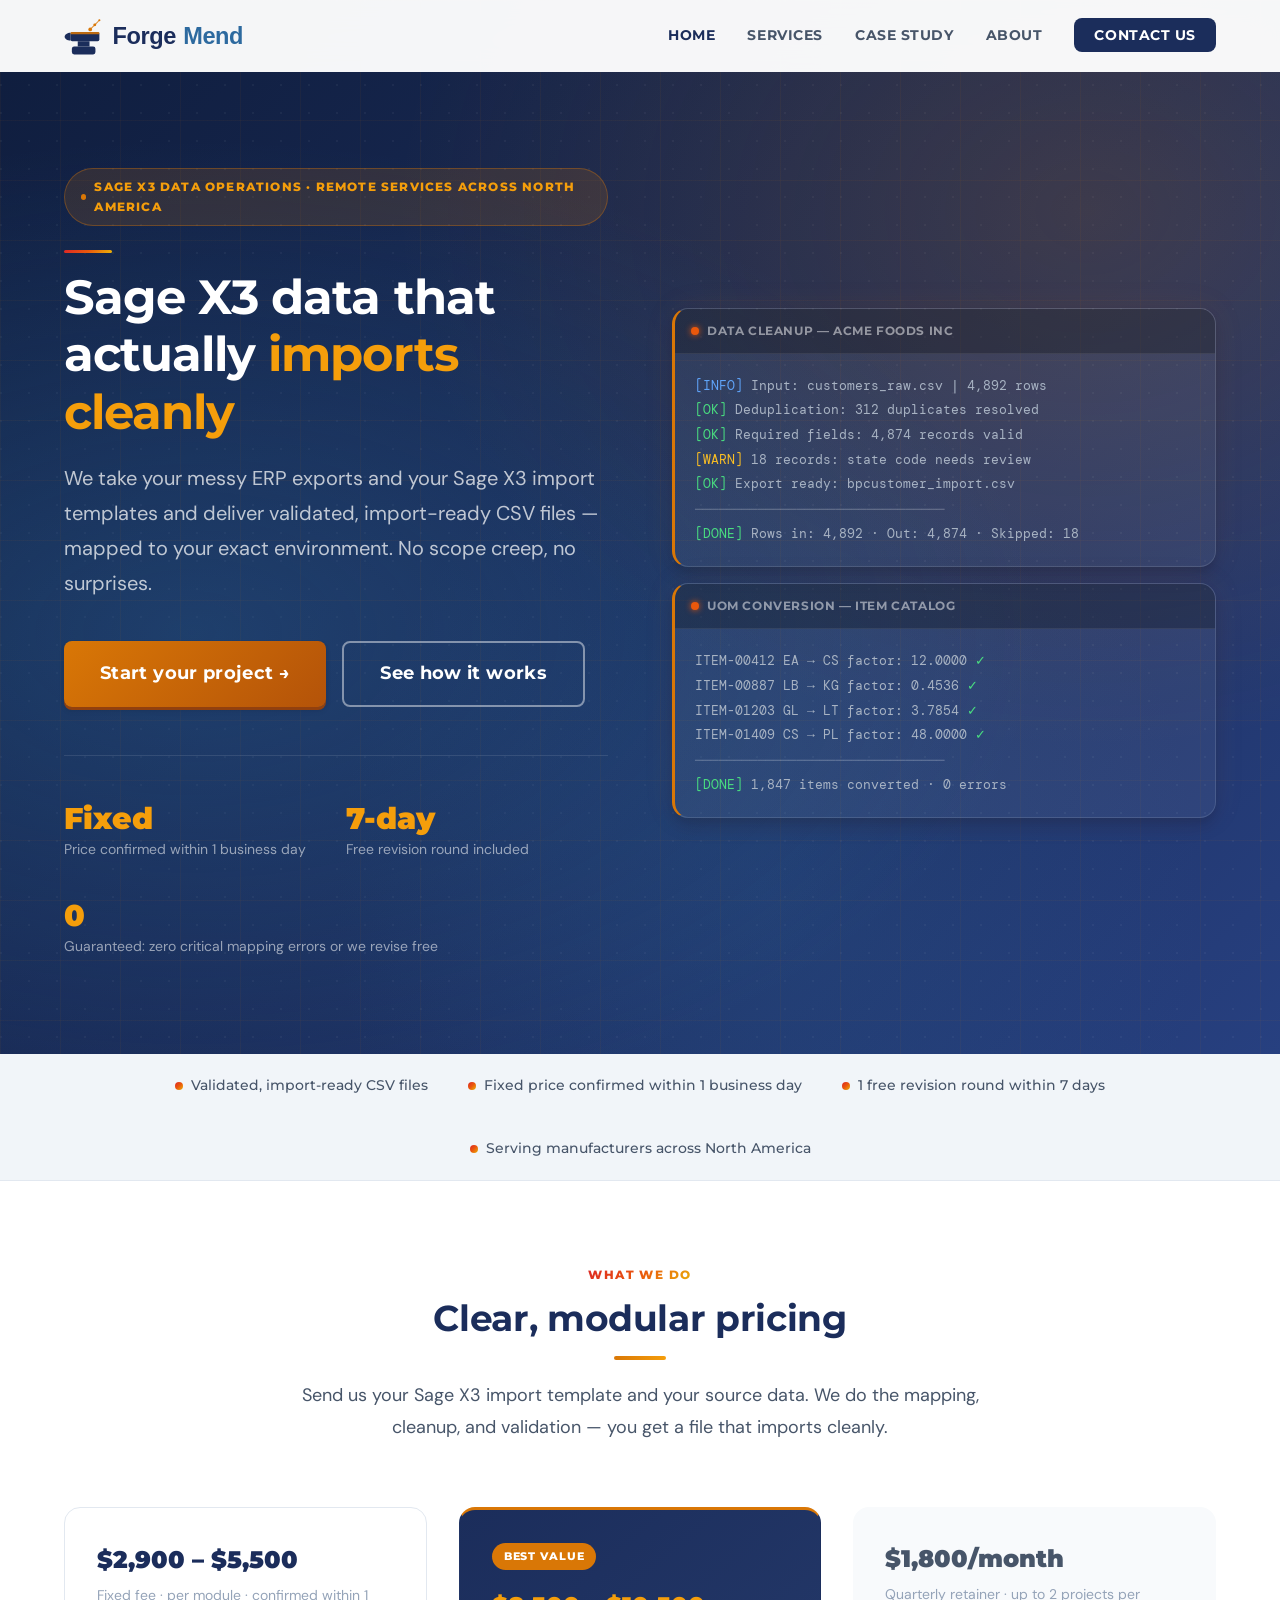
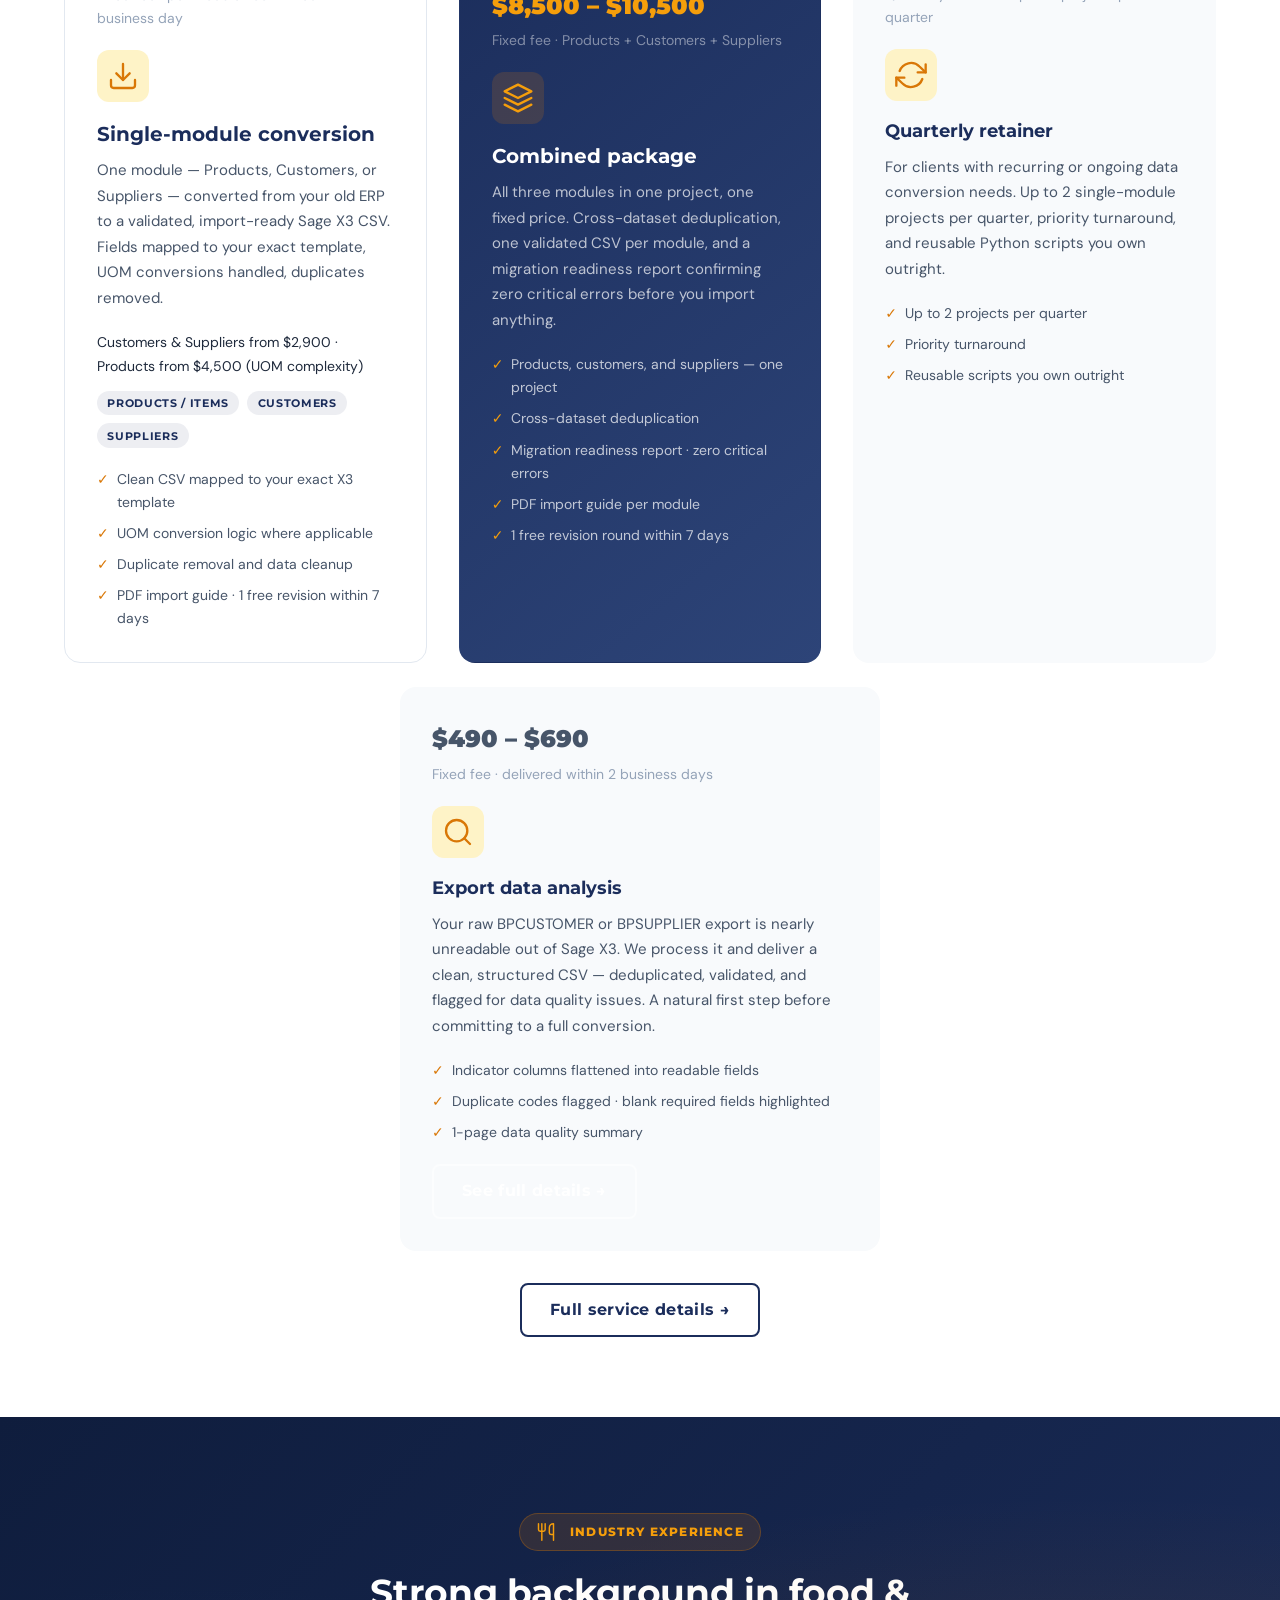
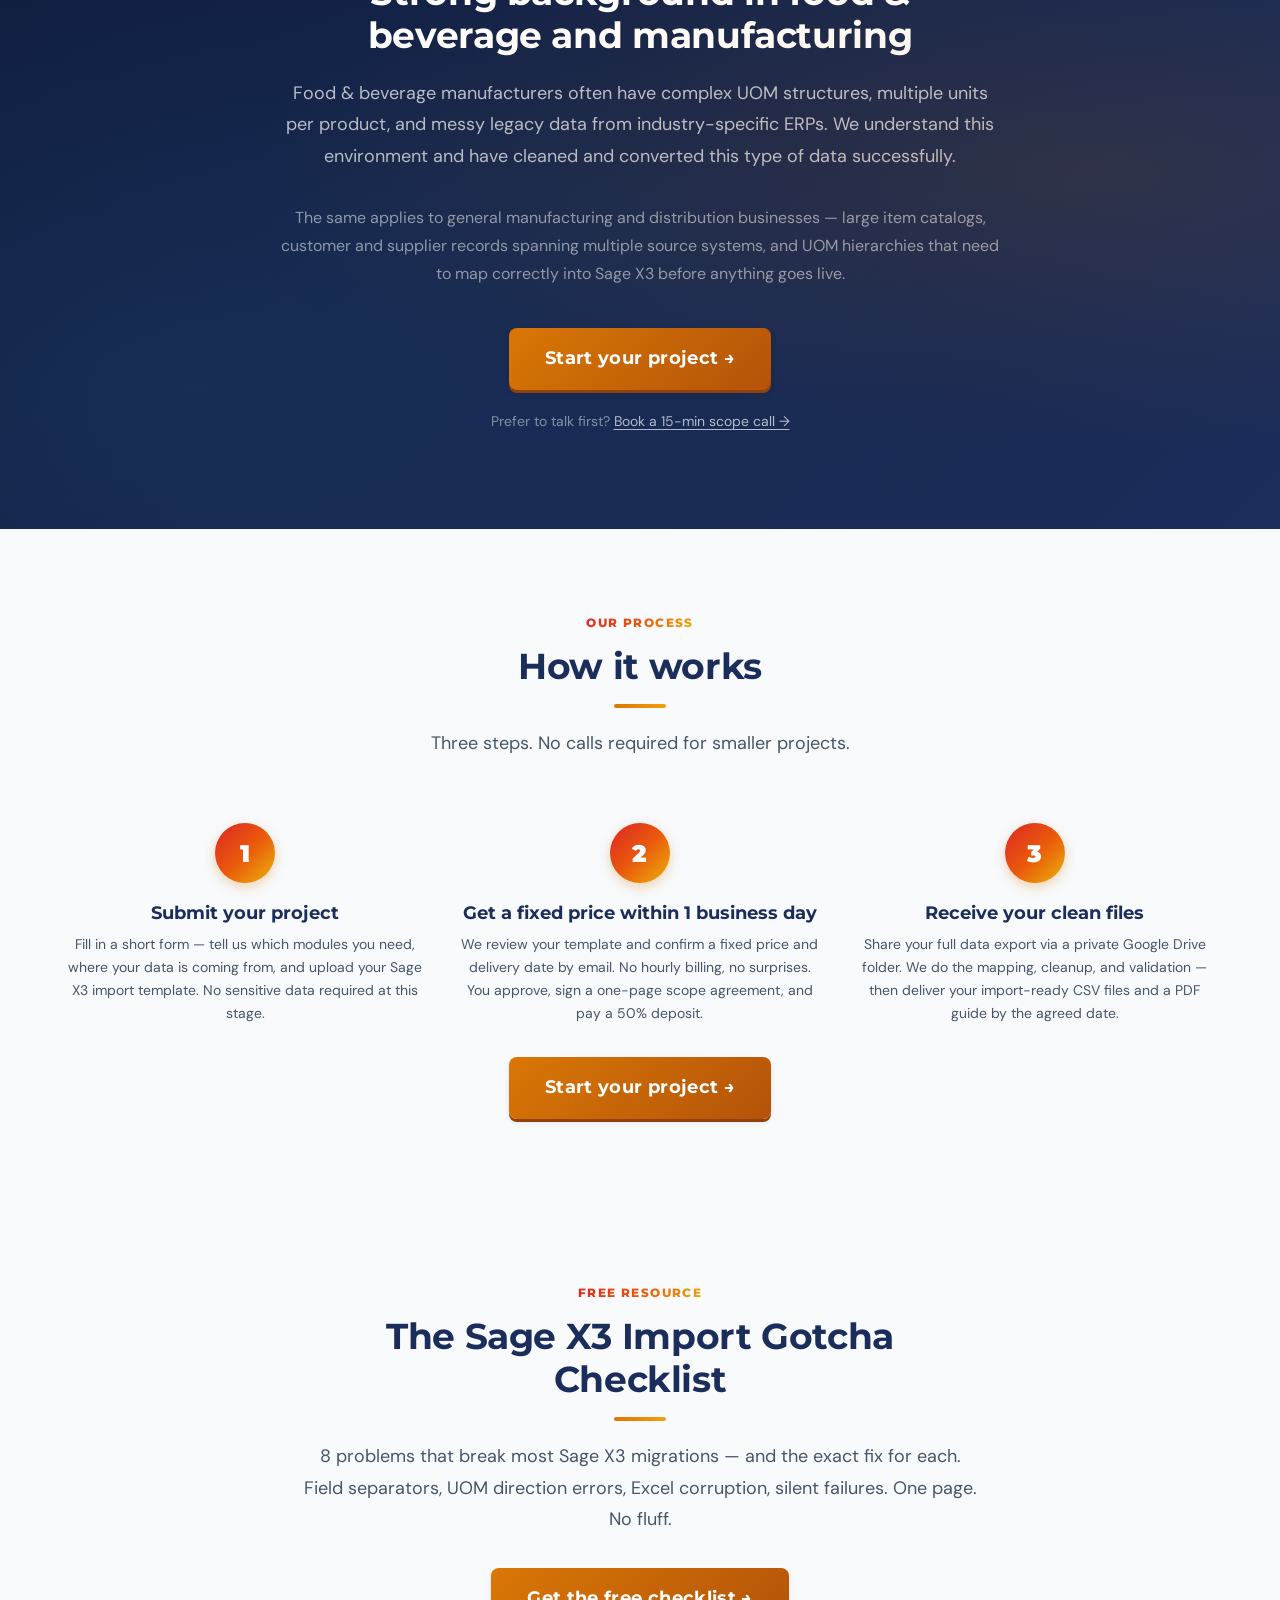
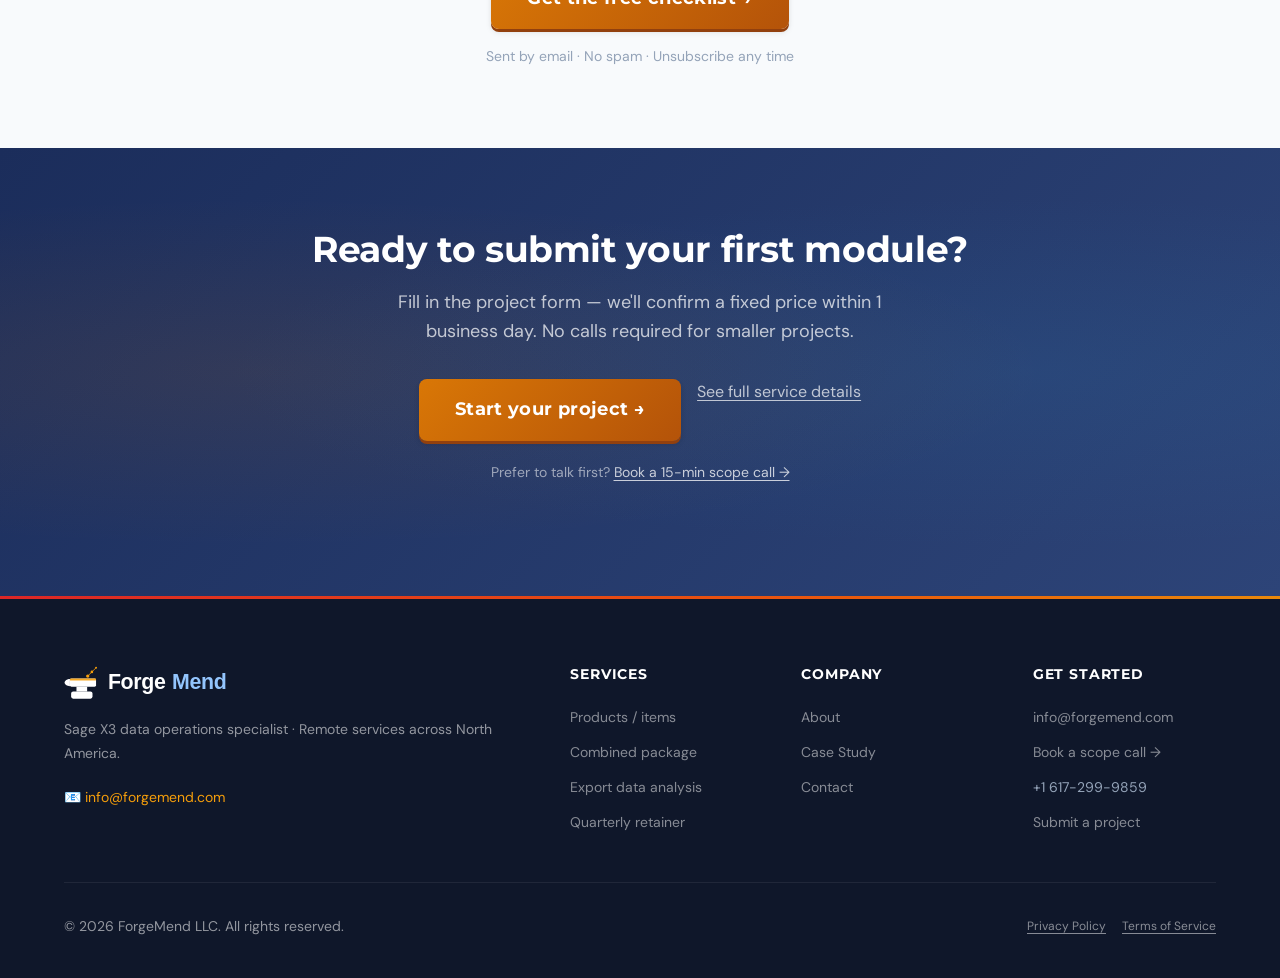
==== commit 0f8c1aaf: "feat: nav/footer standardization, SVG icons, OG tags, contact cards, Calendly CTAs - Rename "Case St" ====
--- a/website/index.html
+++ b/website/index.html
@@ -1,4 +1,4 @@
-<!DOCTYPE html>
+﻿<!DOCTYPE html>
 <html lang="en">
 <head>
   <meta charset="UTF-8" />
@@ -14,13 +14,14 @@
   <meta property="og:type"        content="website" />
   <meta property="og:url"         content="https://forgemend.com/" />
   <meta property="og:title"       content="Sage X3 Data Conversion &amp; Cleanup | ForgeMend" />
-  <meta property="og:description" content="We take your messy ERP exports and your Sage X3 templates and deliver validated, import-ready CSV files — mapped to your exact environment." />
+  <meta property="og:description" content="We take your messy ERP exports and deliver validated, import-ready CSV files mapped to your exact Sage X3 environment. Fixed pricing, no surprises." />
   <meta property="og:image"       content="https://forgemend.com/assets/og-image.png" />
 
   <!-- Twitter Card -->
   <meta name="twitter:card"        content="summary_large_image" />
   <meta name="twitter:title"       content="Sage X3 Data Conversion &amp; Cleanup | ForgeMend" />
-  <meta name="twitter:description" content="Clean, import-ready CSV files for Sage X3 — products, customers, suppliers, UOM conversions. Remote services across North America." />
+  <meta name="twitter:description" content="We take your messy ERP exports and deliver validated, import-ready CSV files mapped to your exact Sage X3 environment. Fixed pricing, no surprises." />
+  <meta name="twitter:image" content="https://forgemend.com/assets/og-image.png" />
 
   <!-- Favicon -->
   <link rel="icon" type="image/svg+xml" href="assets/logo/forgemend_icon_v2.svg" />
@@ -37,11 +38,43 @@
     "@context": "https://schema.org",
     "@type": "ProfessionalService",
     "name": "ForgeMend",
+    "description": "Sage X3 data conversion and cleanup services. We deliver validated, import-ready CSV files mapped to your exact Sage X3 environment.",
     "url": "https://forgemend.com",
     "email": "info@forgemend.com",
-    "description": "ForgeMend delivers clean, import-ready CSV files for Sage X3 — products, customers, suppliers, UOM conversions. Remote services across North America.",
-    "areaServed": "United States",
-    "serviceType": ["Sage X3 Data Cleanup", "UOM Conversion", "Customer & Supplier Imports", "Data Deduplication", "Custom Import Pipelines"]
+    "telephone": "+1-617-299-9859",
+    "areaServed": "North America",
+    "serviceType": "Data Conversion and Cleanup",
+    "priceRange": "$490 - $10,500",
+    "hasOfferCatalog": {
+      "@type": "OfferCatalog",
+      "name": "Sage X3 Data Services",
+      "itemListElement": [
+        {
+          "@type": "Offer",
+          "itemOffered": {
+            "@type": "Service",
+            "name": "Single Module Conversion",
+            "description": "One module — Products, Customers, or Suppliers — converted to import-ready Sage X3 CSV."
+          }
+        },
+        {
+          "@type": "Offer",
+          "itemOffered": {
+            "@type": "Service",
+            "name": "Combined Package",
+            "description": "Products, Customers, and Suppliers in one project with cross-dataset deduplication."
+          }
+        },
+        {
+          "@type": "Offer",
+          "itemOffered": {
+            "@type": "Service",
+            "name": "Export Data Analysis",
+            "description": "Raw Sage X3 export processed into a clean, structured, deduplicated CSV."
+          }
+        }
+      ]
+    }
   }
   </script>
 </head>
@@ -60,7 +93,7 @@
         <ul class="nav-links" role="list">
           <li><a href="index.html"        class="nav-link active">Home</a></li>
           <li><a href="services.html"    class="nav-link">Services</a></li>
-          <li><a href="case-studies/"    class="nav-link">Case Studies</a></li>
+          <li><a href="case-studies/"    class="nav-link">Case Study</a></li>
           <li><a href="about.html"       class="nav-link">About</a></li>
           <li><a href="contact.html"  class="nav-cta">Contact Us</a></li>
         </ul>
@@ -74,7 +107,7 @@
     <nav class="nav-mobile" id="mobile-nav" role="navigation" aria-label="Mobile navigation">
       <a href="index.html"     class="nav-link">Home</a>
       <a href="services.html"  class="nav-link">Services</a>
-      <a href="case-studies/"  class="nav-link">Case Studies</a>
+      <a href="case-studies/"  class="nav-link">Case Study</a>
       <a href="about.html"     class="nav-link">About</a>
       <a href="contact.html"   class="nav-cta btn">Contact Us</a>
     </nav>
@@ -199,7 +232,7 @@
           <article class="svc-card fade-up">
             <div class="svc-price">$2,900 – $5,500</div>
             <div class="svc-price-note">Fixed fee · per module · confirmed within 1 business day</div>
-            <div class="svc-icon">📥</div>
+            <div class="svc-icon"><svg xmlns="http://www.w3.org/2000/svg" width="32" height="32" viewBox="0 0 24 24" fill="none" stroke="currentColor" stroke-width="1.75" stroke-linecap="round" stroke-linejoin="round" aria-hidden="true"><path d="M21 15v4a2 2 0 0 1-2 2H5a2 2 0 0 1-2-2v-4"/><polyline points="7 10 12 15 17 10"/><line x1="12" y1="15" x2="12" y2="3"/></svg></div>
             <h3>Single-module conversion</h3>
             <p>One module — Products, Customers, or Suppliers — converted from your old ERP to a validated, import-ready Sage X3 CSV. Fields mapped to your exact template, UOM conversions handled, duplicates removed.</p>
             <p style="font-size:var(--text-sm); color:var(--c-gray-500); margin-bottom:0;">Customers &amp; Suppliers from $2,900 · Products from $4,500 (UOM complexity)</p>
@@ -220,7 +253,7 @@
             <div class="svc-badge">Best value</div>
             <div class="svc-price" style="color:var(--c-amber-light)">$8,500 – $10,500</div>
             <div class="svc-price-note" style="color:rgba(255,255,255,.45)">Fixed fee · Products + Customers + Suppliers</div>
-            <div class="svc-icon">🗂️</div>
+            <div class="svc-icon"><svg xmlns="http://www.w3.org/2000/svg" width="32" height="32" viewBox="0 0 24 24" fill="none" stroke="currentColor" stroke-width="1.75" stroke-linecap="round" stroke-linejoin="round" aria-hidden="true"><polygon points="12 2 2 7 12 12 22 7 12 2"/><polyline points="2 17 12 22 22 17"/><polyline points="2 12 12 17 22 12"/></svg></div>
             <h3>Combined package</h3>
             <p>All three modules in one project, one fixed price. Cross-dataset deduplication, one validated CSV per module, and a migration readiness report confirming zero critical errors before you import anything.</p>
             <div class="svc-check-list">
@@ -235,7 +268,7 @@
           <article class="svc-card svc-card--outline fade-up">
             <div class="svc-price" style="color:var(--c-gray-600)">$1,800/month</div>
             <div class="svc-price-note">Quarterly retainer · up to 2 projects per quarter</div>
-            <div class="svc-icon">🔄</div>
+            <div class="svc-icon"><svg xmlns="http://www.w3.org/2000/svg" width="32" height="32" viewBox="0 0 24 24" fill="none" stroke="currentColor" stroke-width="1.75" stroke-linecap="round" stroke-linejoin="round" aria-hidden="true"><path d="M23 4v6h-6"/><path d="M1 20v-6h6"/><path d="M3.51 9a9 9 0 0 1 14.85-3.36L23 10M1 14l4.64 4.36A9 9 0 0 0 20.49 15"/></svg></div>
             <h3>Quarterly retainer</h3>
             <p>For clients with recurring or ongoing data conversion needs. Up to 2 single-module projects per quarter, priority turnaround, and reusable Python scripts you own outright.</p>
             <div class="svc-check-list">
@@ -251,7 +284,7 @@
           <article class="svc-card svc-card--outline fade-up" id="export-analysis-home">
             <div class="svc-price" style="color:var(--c-gray-600)">$490 – $690</div>
             <div class="svc-price-note">Fixed fee · delivered within 2 business days</div>
-            <div class="svc-icon">🔍</div>
+            <div class="svc-icon"><svg xmlns="http://www.w3.org/2000/svg" width="32" height="32" viewBox="0 0 24 24" fill="none" stroke="currentColor" stroke-width="1.75" stroke-linecap="round" stroke-linejoin="round" aria-hidden="true"><circle cx="11" cy="11" r="8"/><line x1="21" y1="21" x2="16.65" y2="16.65"/></svg></div>
             <h3>Export data analysis</h3>
             <p>Your raw BPCUSTOMER or BPSUPPLIER export is nearly unreadable out of Sage X3. We process it and deliver a clean, structured CSV — deduplicated, validated, and flagged for data quality issues. A natural first step before committing to a full conversion.</p>
             <div class="svc-check-list">
@@ -275,7 +308,7 @@
     <section class="fnb" aria-labelledby="fnb-heading">
       <div class="container">
         <div style="max-width:720px; margin-inline:auto; text-align:center;">
-          <div class="fnb-label" style="margin-inline:auto;">🍽️ Industry Experience</div>
+          <div class="fnb-label" style="margin-inline:auto;"><svg style="vertical-align:middle; margin-right:6px;" xmlns="http://www.w3.org/2000/svg" width="20" height="20" viewBox="0 0 24 24" fill="none" stroke="currentColor" stroke-width="1.75" stroke-linecap="round" stroke-linejoin="round" aria-hidden="true"><path d="M3 2v7c0 1.1.9 2 2 2h4a2 2 0 0 0 2-2V2"/><path d="M7 2v20"/><path d="M21 15V2v0a5 5 0 0 0-5 5v6c0 1.1.9 2 2 2h3zm0 0v7"/></svg> Industry Experience</div>
           <h2 id="fnb-heading" style="color:var(--c-white);">Strong background in food &amp; beverage and manufacturing</h2>
           <p style="color:rgba(255,255,255,.72); font-size:var(--text-lg); line-height:1.75; margin-bottom:var(--s-8);">
             Food &amp; beverage manufacturers often have complex UOM structures, multiple units
@@ -288,6 +321,7 @@
             and UOM hierarchies that need to map correctly into Sage X3 before anything goes live.
           </p>
           <a href="#start-project" class="btn btn-primary btn-lg">Start your project &rarr;</a>
+          <p style="margin-top:var(--s-5); font-size:var(--text-sm); color:rgba(255,255,255,.5);">Prefer to talk first? <a href="https://calendly.com/forgemend-info/15min" target="_blank" rel="noopener noreferrer" style="color:rgba(255,255,255,.7); text-decoration:underline; text-underline-offset:3px;">Book a 15-min scope call &rarr;</a></p>
         </div>
       </div>
     </section>
@@ -362,6 +396,7 @@
             <a href="contact.html" class="btn btn-primary btn-lg">Start your project &rarr;</a>
             <a href="services.html" class="cta-band-text-link">See full service details</a>
           </div>
+          <p style="margin-top:var(--s-5); font-size:var(--text-sm); color:rgba(255,255,255,.55);">Prefer to talk first? <a href="https://calendly.com/forgemend-info/15min" target="_blank" rel="noopener noreferrer" style="color:rgba(255,255,255,.75); text-decoration:underline; text-underline-offset:3px;">Book a 15-min scope call &rarr;</a></p>
         </div>
       </div>
     </section>
@@ -398,8 +433,9 @@
         <div>
           <div class="footer-col-title">Company</div>
           <div class="footer-col-links">
-            <a href="about.html">About ForgeMend</a>
-            <a href="contact.html">Contact Us</a>
+            <a href="about.html">About</a>
+            <a href="case-studies/">Case Study</a>
+            <a href="contact.html">Contact</a>
           </div>
         </div>
 
@@ -407,6 +443,8 @@
           <div class="footer-col-title">Get Started</div>
           <div class="footer-col-links">
             <a href="mailto:info@forgemend.com">info@forgemend.com</a>
+            <a href="https://calendly.com/forgemend-info/15min" target="_blank" rel="noopener noreferrer">Book a scope call &rarr;</a>
+            <a href="tel:+16172999859" style="color:var(--c-gray-400); font-size:var(--text-sm);">+1 617-299-9859</a>
             <a href="contact.html">Submit a project</a>
           </div>
         </div>
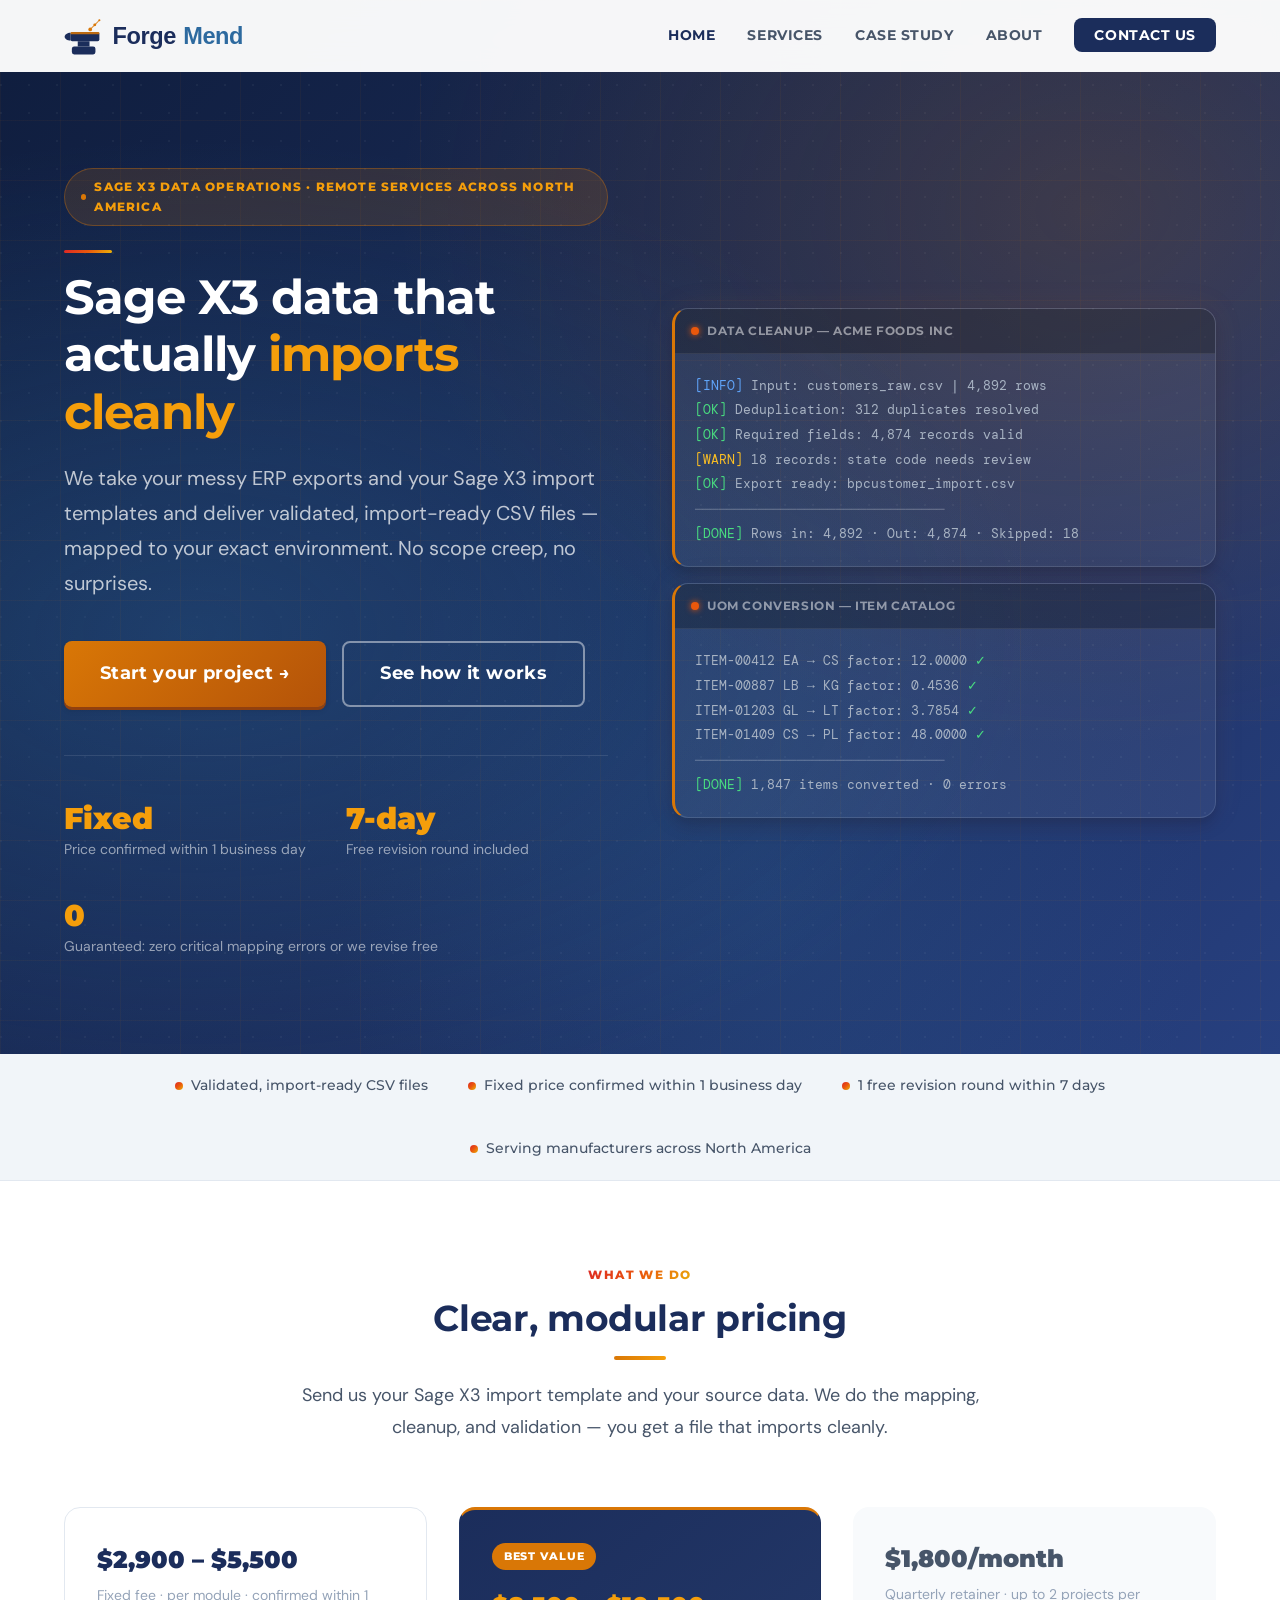
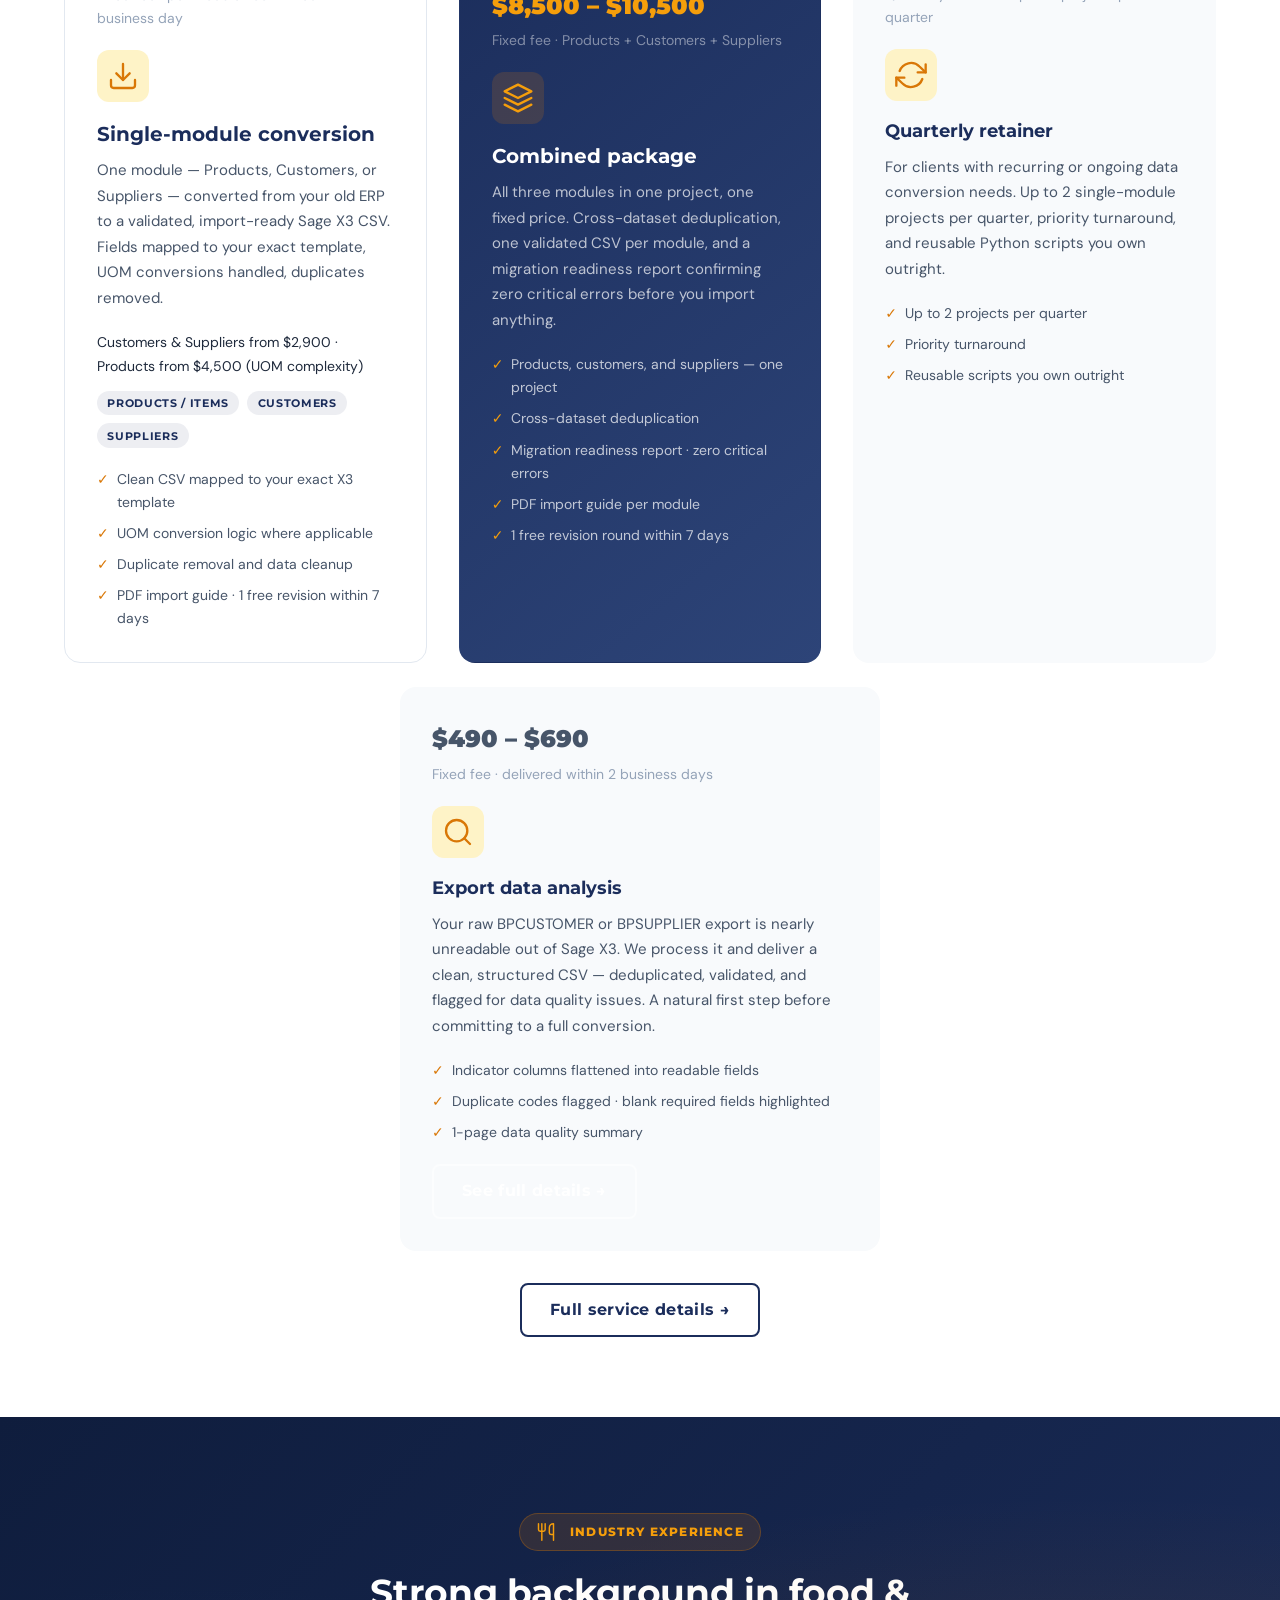
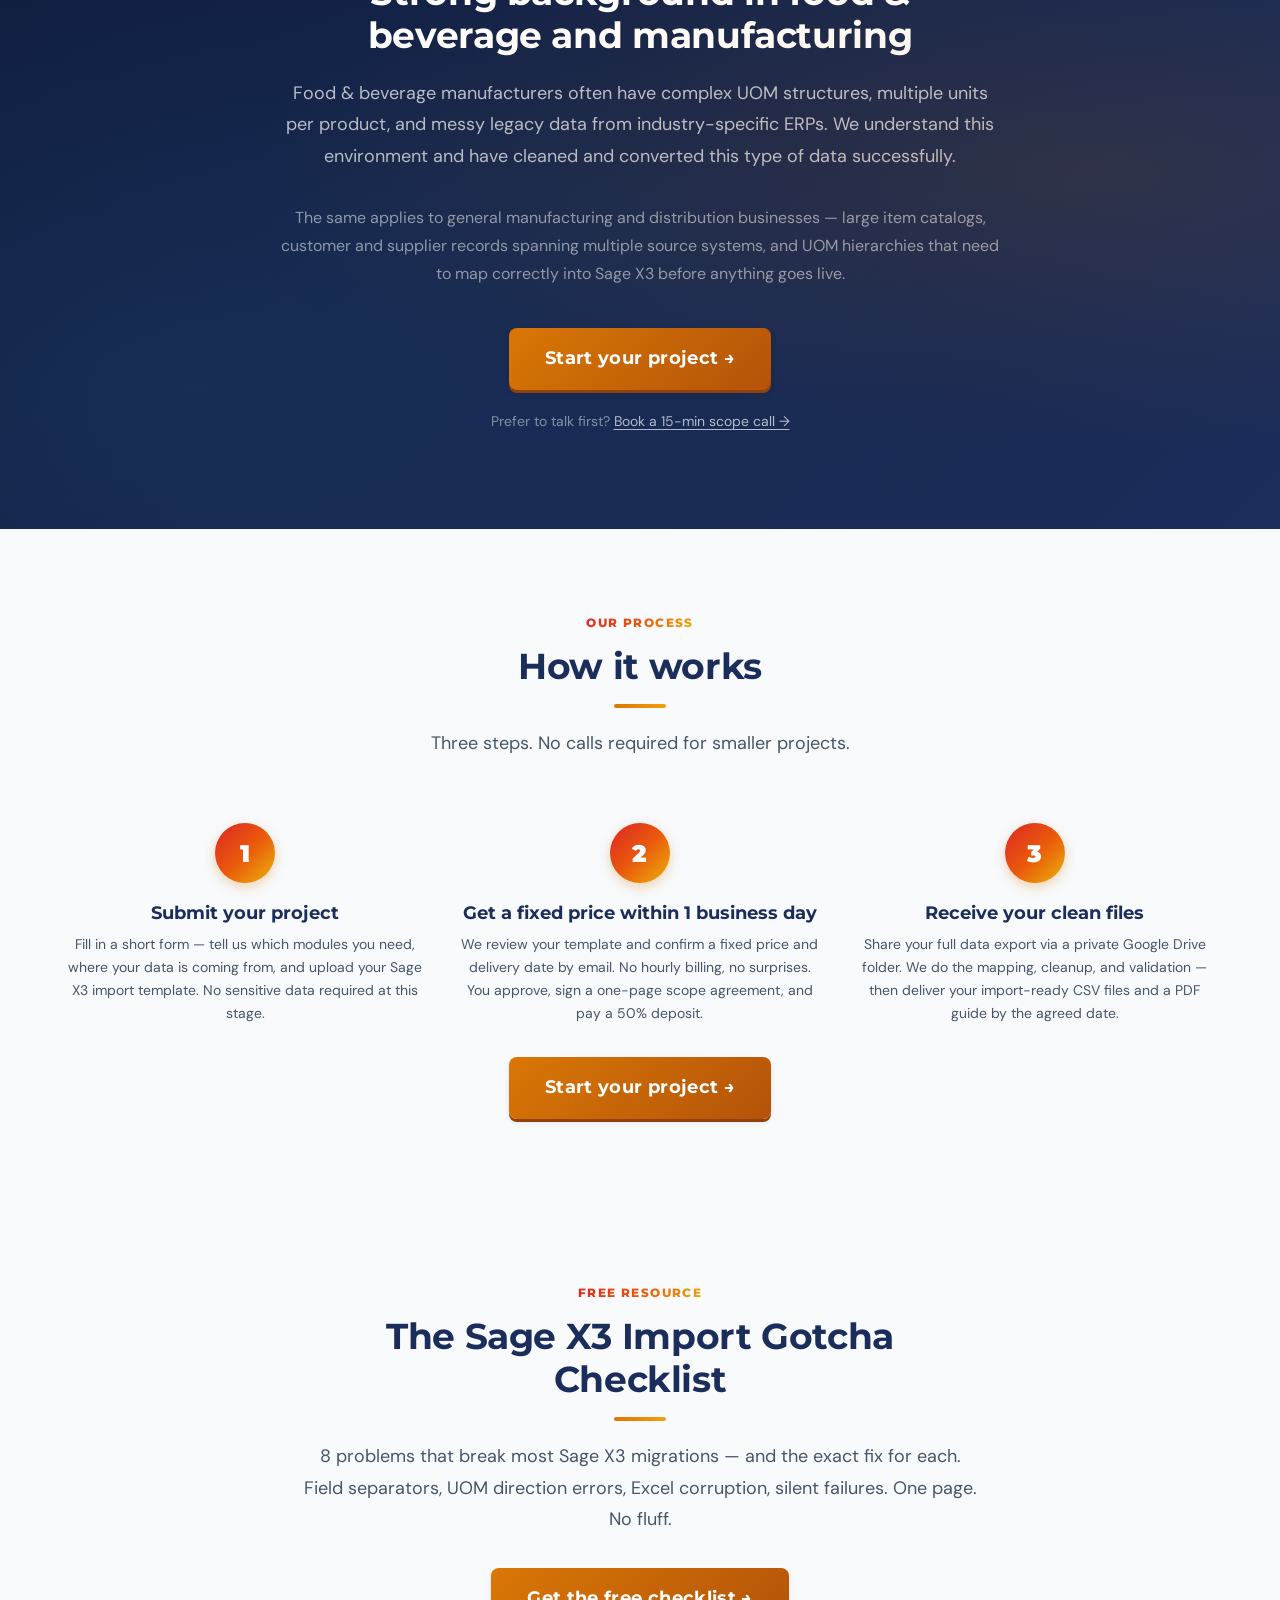
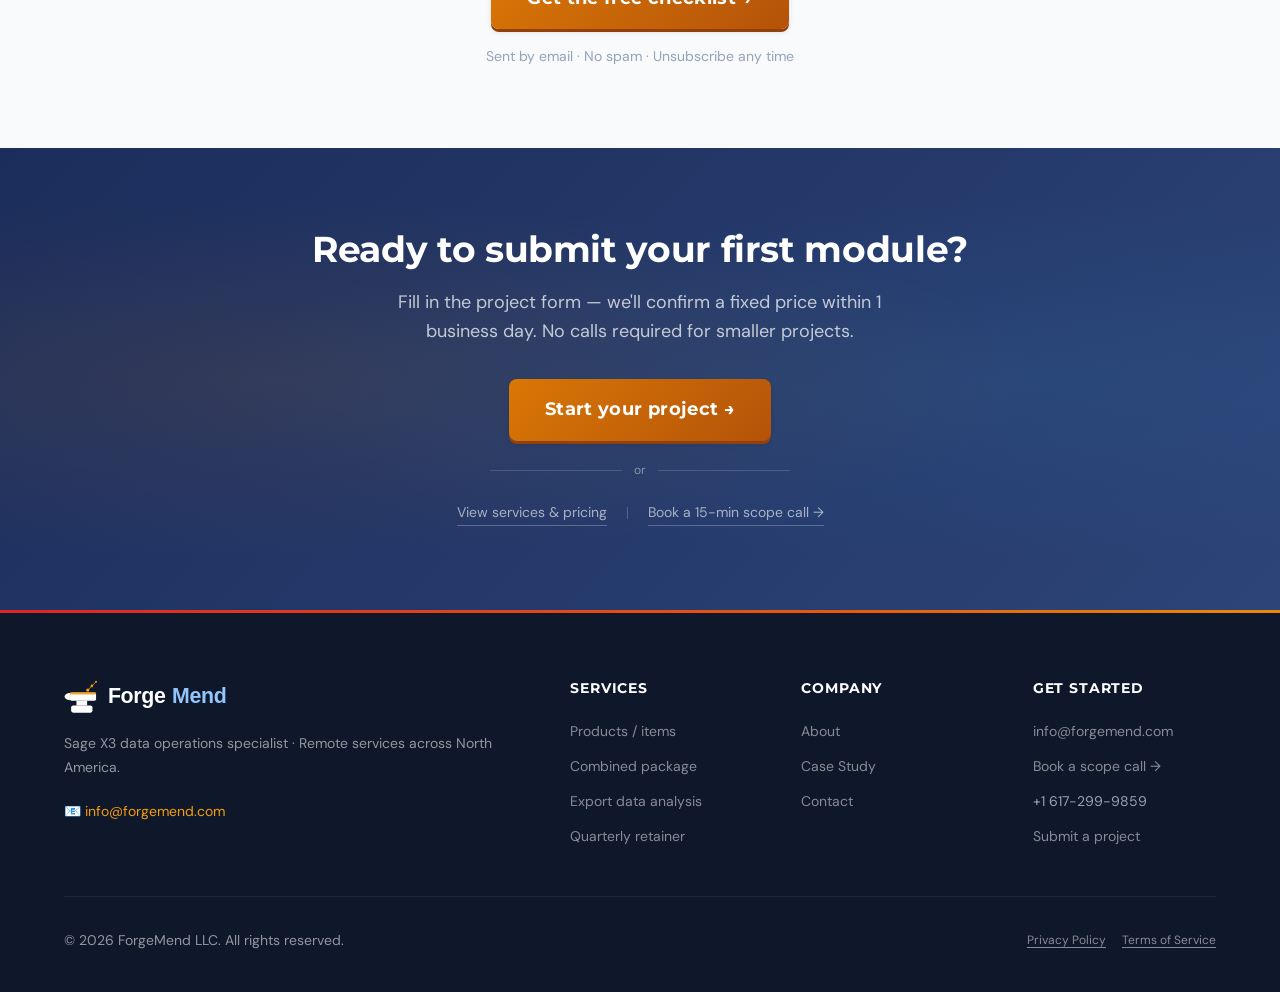
==== commit 39311431: "feat: CTA block redesign — divider + dual secondary links Replace flat button+text-link layout with " ====
--- a/website/index.html
+++ b/website/index.html
@@ -392,11 +392,19 @@
         <div class="cta-band-inner">
           <h2 id="cta-heading">Ready to submit your first module?</h2>
           <p>Fill in the project form — we'll confirm a fixed price within 1 business day. No calls required for smaller projects.</p>
-          <div class="cta-band-actions">
+          <div class="cta-actions">
             <a href="contact.html" class="btn btn-primary btn-lg">Start your project &rarr;</a>
-            <a href="services.html" class="cta-band-text-link">See full service details</a>
-          </div>
-          <p style="margin-top:var(--s-5); font-size:var(--text-sm); color:rgba(255,255,255,.55);">Prefer to talk first? <a href="https://calendly.com/forgemend-info/15min" target="_blank" rel="noopener noreferrer" style="color:rgba(255,255,255,.75); text-decoration:underline; text-underline-offset:3px;">Book a 15-min scope call &rarr;</a></p>
+            <div class="cta-divider">
+              <span class="cta-divider-line"></span>
+              <span class="cta-divider-text">or</span>
+              <span class="cta-divider-line"></span>
+            </div>
+            <div class="cta-secondary-links">
+              <a href="services.html" class="cta-link">View services &amp; pricing</a>
+              <span class="cta-link-separator"></span>
+              <a href="https://calendly.com/forgemend-info/15min" class="cta-link" target="_blank" rel="noopener noreferrer">Book a 15-min scope call &rarr;</a>
+            </div>
+          </div>
         </div>
       </div>
     </section>
--- a/website/css/main.css
+++ b/website/css/main.css
@@ -1715,6 +1715,68 @@
 .cta-band-text-link:hover { color: var(--c-white); }
 
 /* ──────────────────────────────────────────────────────────
+   21b. CTA ACTIONS — divider + secondary links block
+   ────────────────────────────────────────────────────────── */
+
+.cta-actions {
+  display: flex;
+  flex-direction: column;
+  align-items: center;
+  gap: 0;
+}
+
+.cta-divider {
+  display: flex;
+  align-items: center;
+  gap: 12px;
+  margin: 1.25rem auto;
+  width: 100%;
+  max-width: 300px;
+}
+
+.cta-divider-line {
+  flex: 1;
+  height: 1px;
+  background: rgba(255,255,255,0.15);
+}
+
+.cta-divider-text {
+  font-size: 12px;
+  color: rgba(255,255,255,0.45);
+  white-space: nowrap;
+}
+
+.cta-secondary-links {
+  display: flex;
+  align-items: center;
+  justify-content: center;
+  gap: 20px;
+  flex-wrap: wrap;
+  margin-bottom: 0.25rem;
+}
+
+.cta-link {
+  font-size: var(--text-sm);
+  color: rgba(255,255,255,0.6);
+  text-decoration: none;
+  border-bottom: 1px solid rgba(255,255,255,0.25);
+  padding-bottom: 1px;
+  transition: color var(--t-fast), border-color var(--t-fast);
+}
+.cta-link:hover {
+  color: rgba(255,255,255,0.95);
+  border-color: rgba(255,255,255,0.55);
+}
+
+.cta-link-separator {
+  display: inline-block;
+  width: 1px;
+  height: 12px;
+  background: rgba(255,255,255,0.2);
+  flex-shrink: 0;
+}
+
+/* ──────────────────────────────────────────────────────────
    22. ABOUT PAGE — EXPERIENCE STATS & FOUNDER'S NOTE
    ────────────────────────────────────────────────────────── */
 
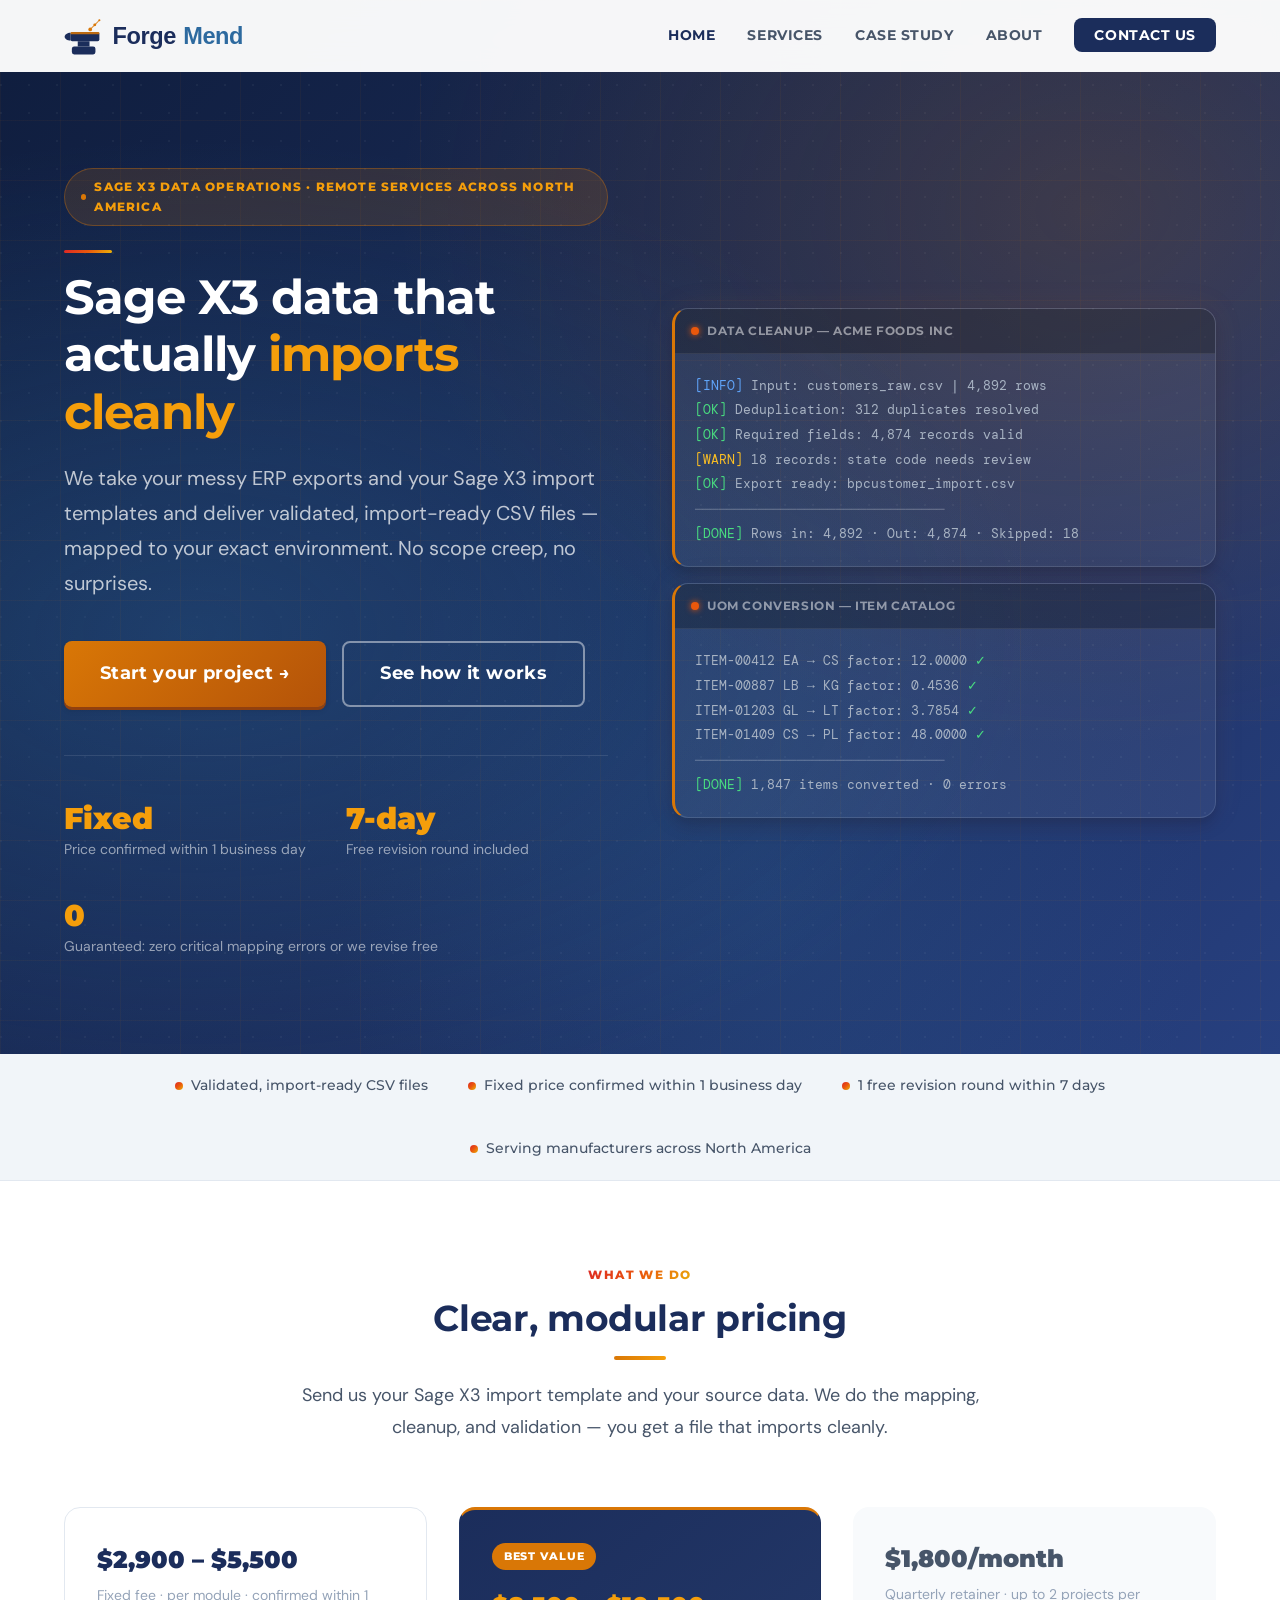
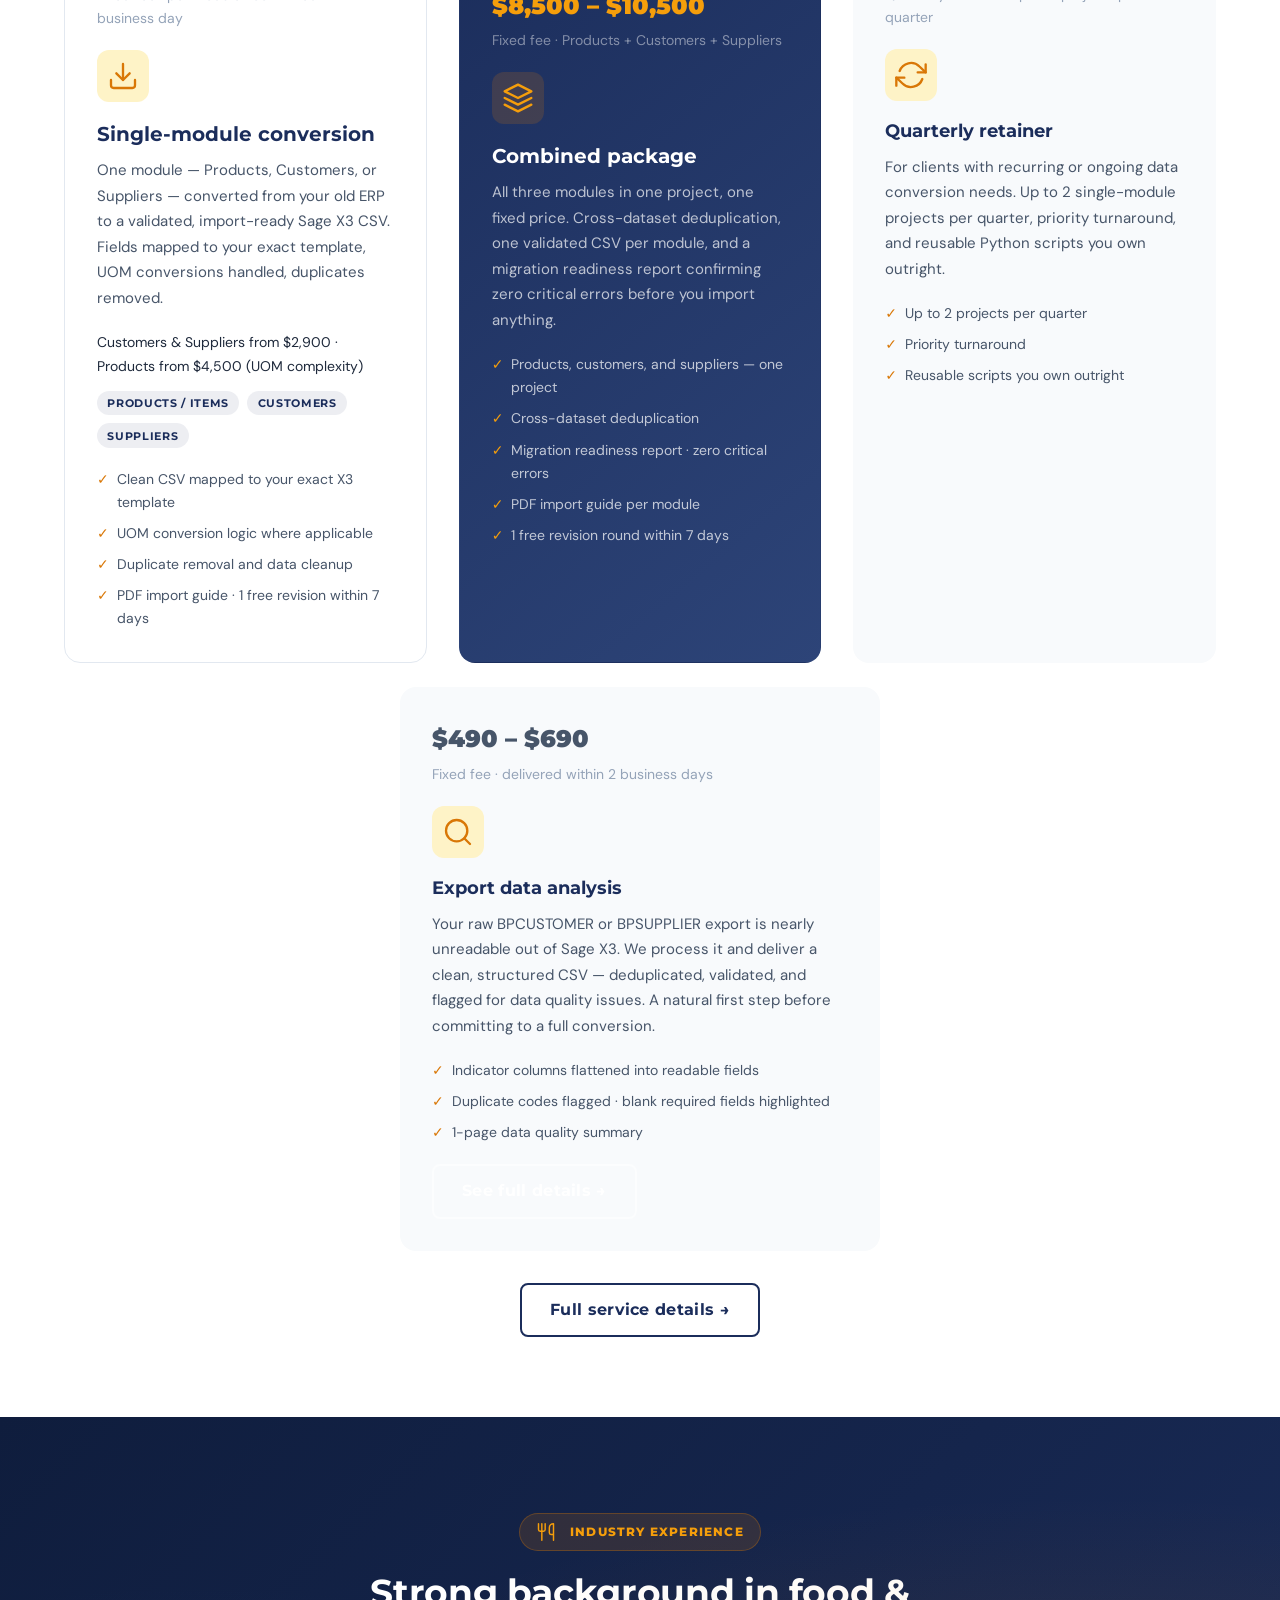
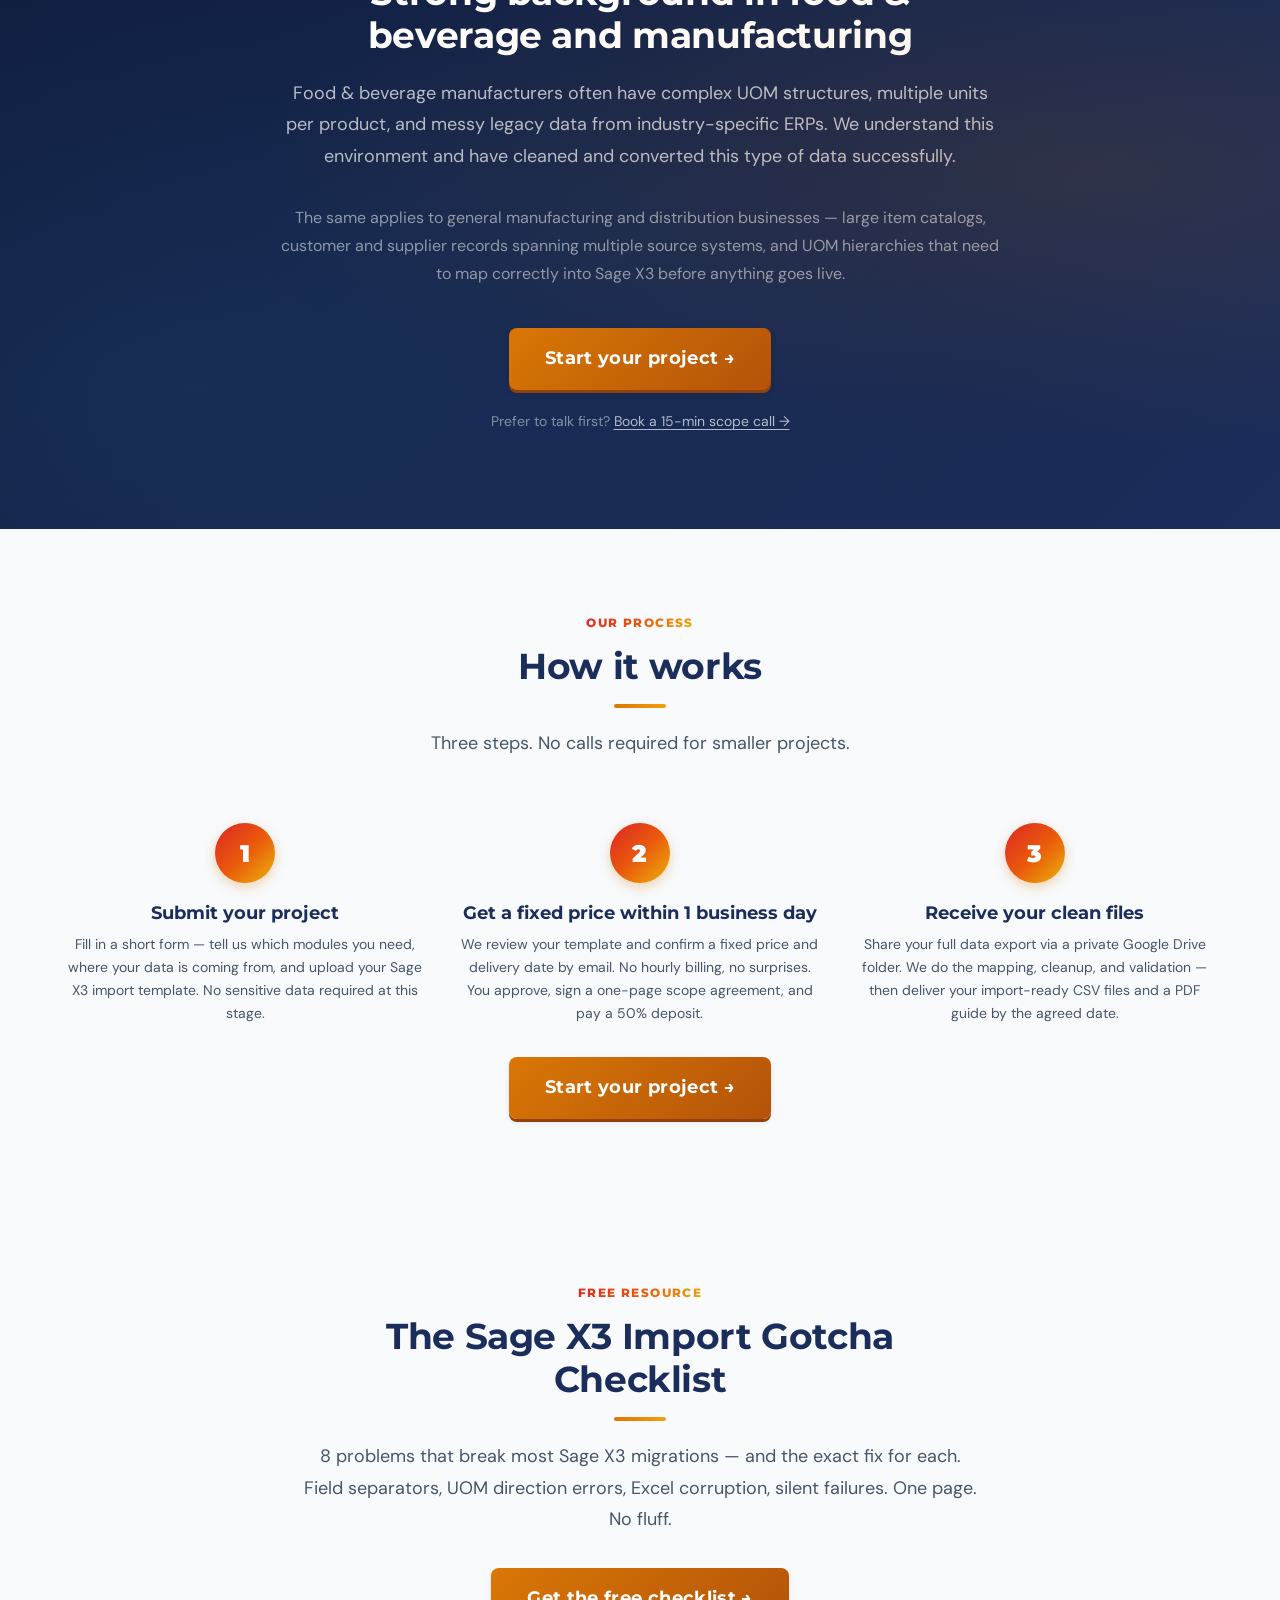
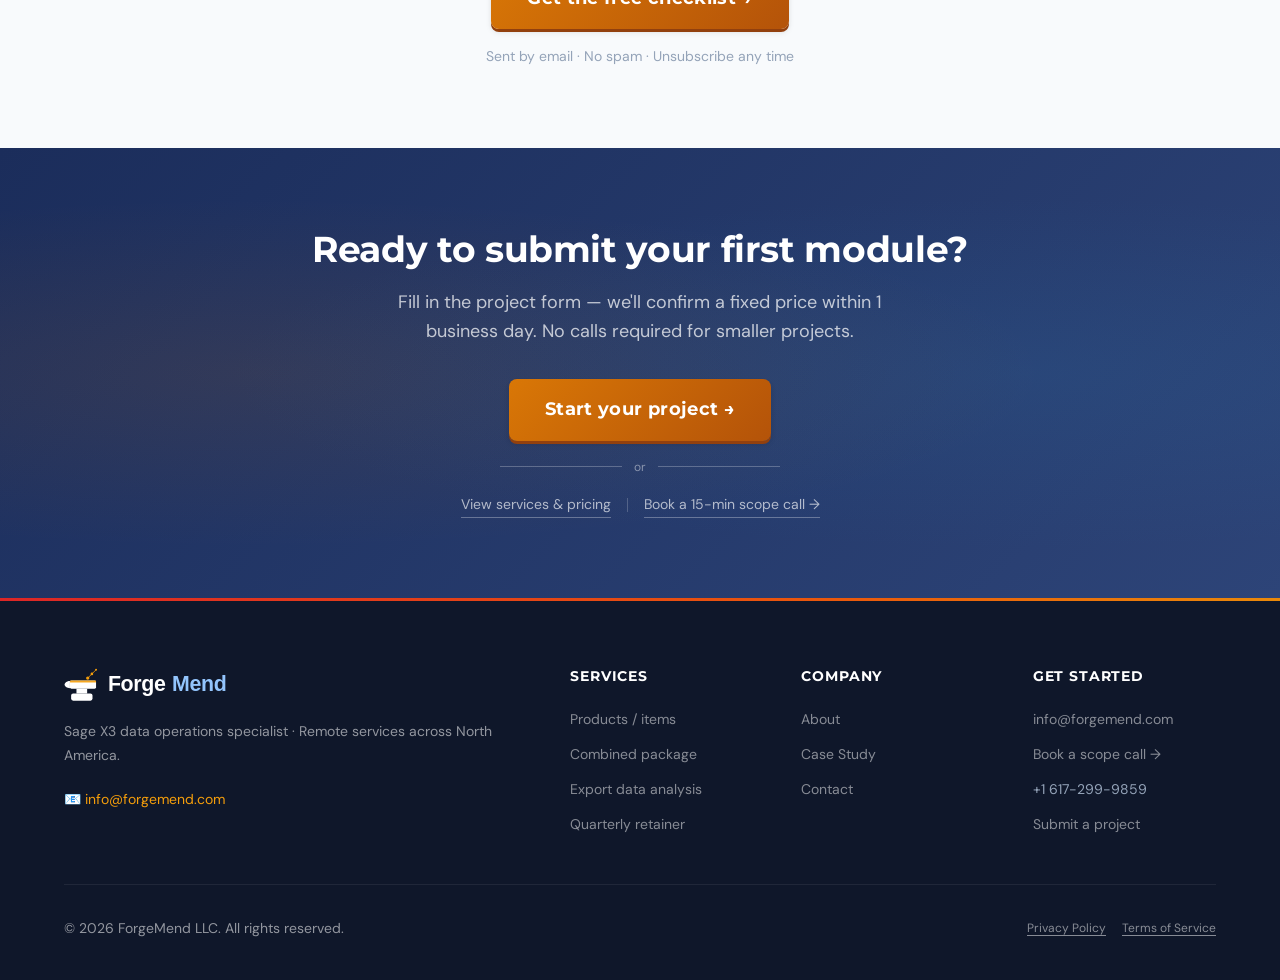
==== commit 6af98e81: "feat: add GA4 tracking + fix CTA secondary link visibility GA4 (G-L8FBBSLNZ6) added to all 11 HTML f" ====
--- a/website/index.html
+++ b/website/index.html
@@ -77,6 +77,16 @@
     }
   }
   </script>
+
+  <!-- Google tag (gtag.js) -->
+  <script async src="https://www.googletagmanager.com/gtag/js?id=G-L8FBBSLNZ6"></script>
+  <script>
+    window.dataLayer = window.dataLayer || [];
+    function gtag(){dataLayer.push(arguments);}
+    gtag('js', new Date());
+
+    gtag('config', 'G-L8FBBSLNZ6');
+  </script>
 </head>
 <body>
 
@@ -394,15 +404,15 @@
           <p>Fill in the project form — we'll confirm a fixed price within 1 business day. No calls required for smaller projects.</p>
           <div class="cta-actions">
             <a href="contact.html" class="btn btn-primary btn-lg">Start your project &rarr;</a>
-            <div class="cta-divider">
-              <span class="cta-divider-line"></span>
-              <span class="cta-divider-text">or</span>
-              <span class="cta-divider-line"></span>
+            <div class="cta-or-divider">
+              <span class="cta-or-line"></span>
+              <span class="cta-or-text">or</span>
+              <span class="cta-or-line"></span>
             </div>
             <div class="cta-secondary-links">
-              <a href="services.html" class="cta-link">View services &amp; pricing</a>
-              <span class="cta-link-separator"></span>
-              <a href="https://calendly.com/forgemend-info/15min" class="cta-link" target="_blank" rel="noopener noreferrer">Book a 15-min scope call &rarr;</a>
+              <a href="services.html" class="cta-text-link">View services &amp; pricing</a>
+              <span class="cta-pipe"></span>
+              <a href="https://calendly.com/forgemend-info/15min" class="cta-text-link" target="_blank" rel="noopener noreferrer">Book a 15-min scope call &rarr;</a>
             </div>
           </div>
         </div>
--- a/website/css/main.css
+++ b/website/css/main.css
@@ -1723,57 +1723,74 @@
   flex-direction: column;
   align-items: center;
   gap: 0;
-}
-
-.cta-divider {
+  width: 100%;
+}
+
+/* "or" divider */
+.cta-or-divider {
   display: flex;
   align-items: center;
   gap: 12px;
-  margin: 1.25rem auto;
   width: 100%;
-  max-width: 300px;
-}
-
-.cta-divider-line {
+  max-width: 280px;
+  margin: 1.25rem 0;
+}
+
+.cta-or-line {
   flex: 1;
   height: 1px;
-  background: rgba(255,255,255,0.15);
-}
-
-.cta-divider-text {
+  background-color: rgba(255, 255, 255, 0.25);
+  display: block;
+}
+
+.cta-or-text {
   font-size: 12px;
-  color: rgba(255,255,255,0.45);
+  font-weight: 400;
+  color: rgba(255, 255, 255, 0.45);
   white-space: nowrap;
-}
-
+  line-height: 1;
+}
+
+/* secondary links row */
 .cta-secondary-links {
   display: flex;
   align-items: center;
   justify-content: center;
-  gap: 20px;
+  gap: 16px;
   flex-wrap: wrap;
-  margin-bottom: 0.25rem;
-}
-
-.cta-link {
-  font-size: var(--text-sm);
-  color: rgba(255,255,255,0.6);
-  text-decoration: none;
-  border-bottom: 1px solid rgba(255,255,255,0.25);
+}
+
+/* each text link */
+.cta-text-link {
+  font-size: 14px;
+  font-weight: 400;
+  color: rgba(255, 255, 255, 0.65) !important;
+  text-decoration: none !important;
+  border-bottom: 1px solid rgba(255, 255, 255, 0.30);
   padding-bottom: 1px;
-  transition: color var(--t-fast), border-color var(--t-fast);
-}
-.cta-link:hover {
-  color: rgba(255,255,255,0.95);
-  border-color: rgba(255,255,255,0.55);
-}
-
-.cta-link-separator {
+  transition: color 0.15s ease, border-color 0.15s ease;
+  background: none !important;
+}
+
+.cta-text-link:hover {
+  color: rgba(255, 255, 255, 0.95) !important;
+  border-bottom-color: rgba(255, 255, 255, 0.65) !important;
+  background: none !important;
+  text-decoration: none !important;
+}
+
+/* vertical pipe separator between the two links */
+.cta-pipe {
   display: inline-block;
   width: 1px;
-  height: 12px;
-  background: rgba(255,255,255,0.2);
+  height: 14px;
+  background-color: rgba(255, 255, 255, 0.20);
   flex-shrink: 0;
+}
+
+@media (max-width: 480px) {
+  .cta-pipe { display: none; }
+  .cta-secondary-links { flex-direction: column; gap: 10px; }
 }
 
 /* ──────────────────────────────────────────────────────────
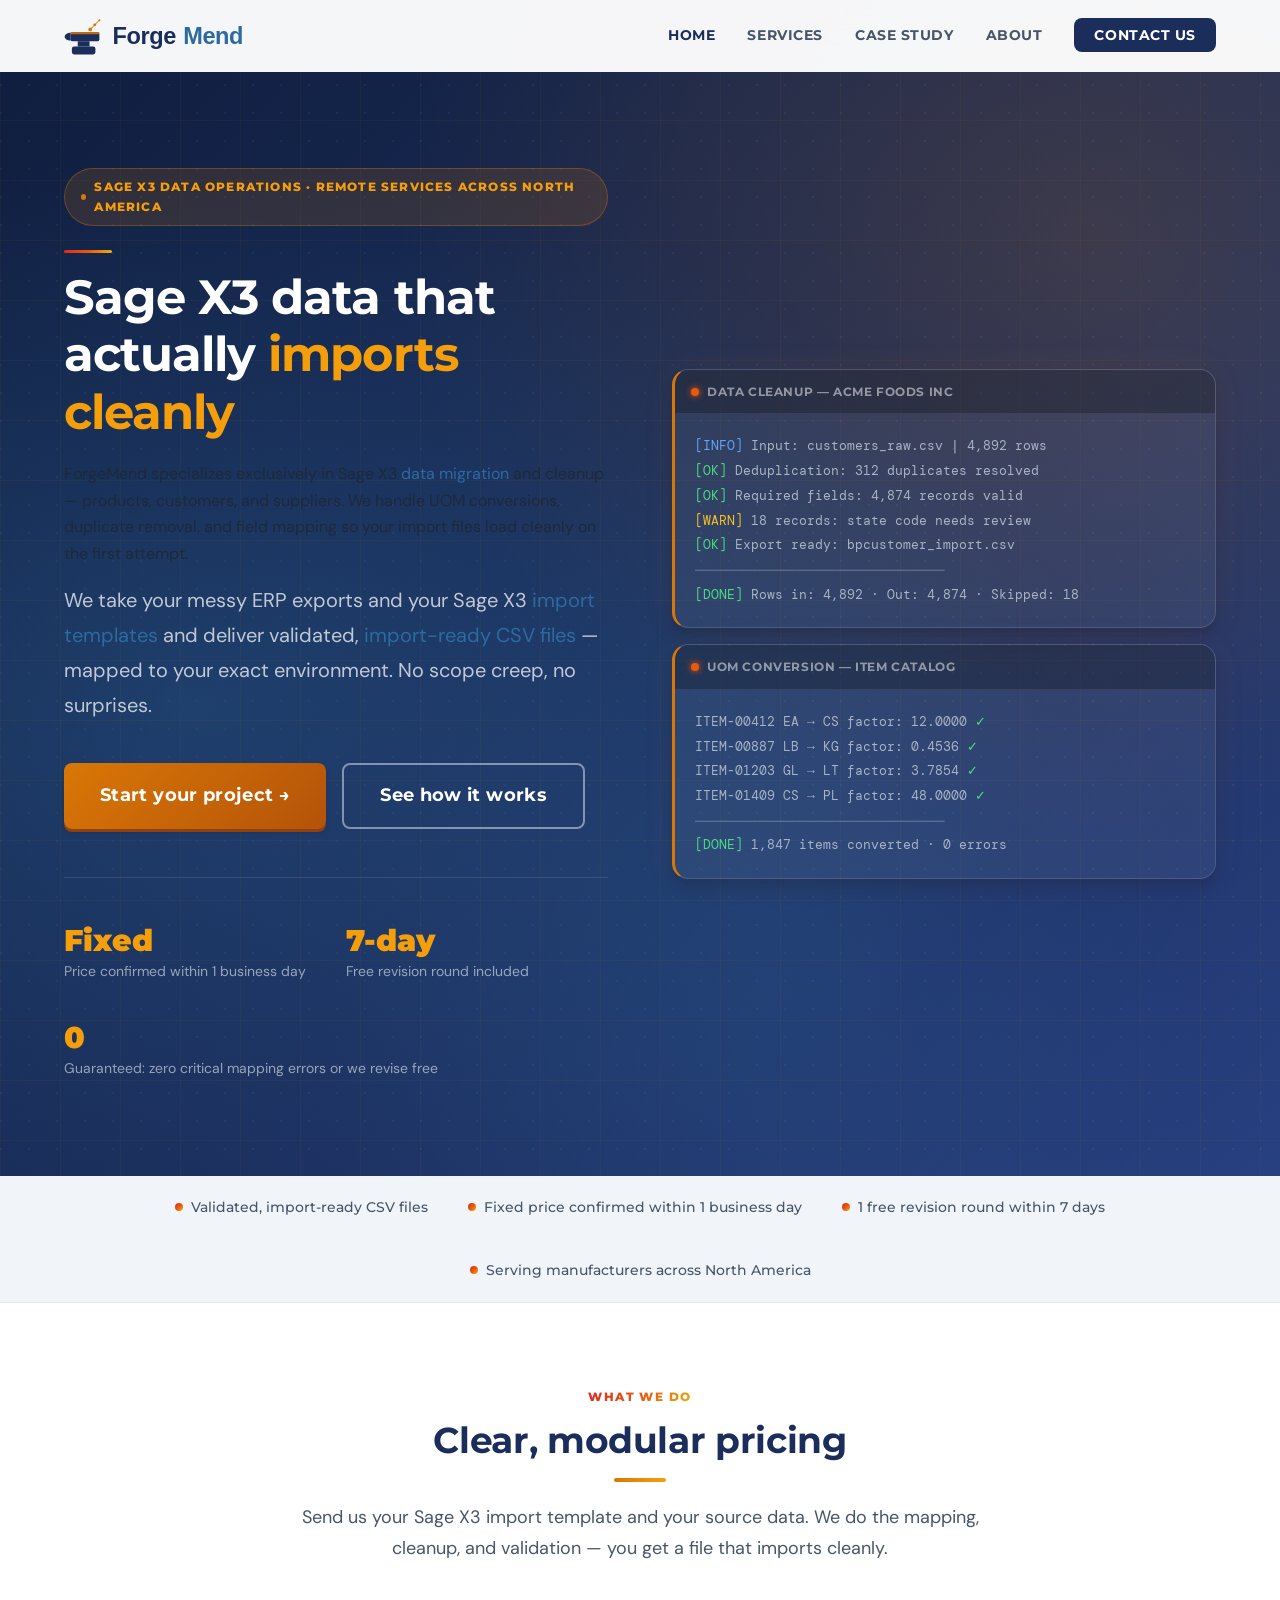
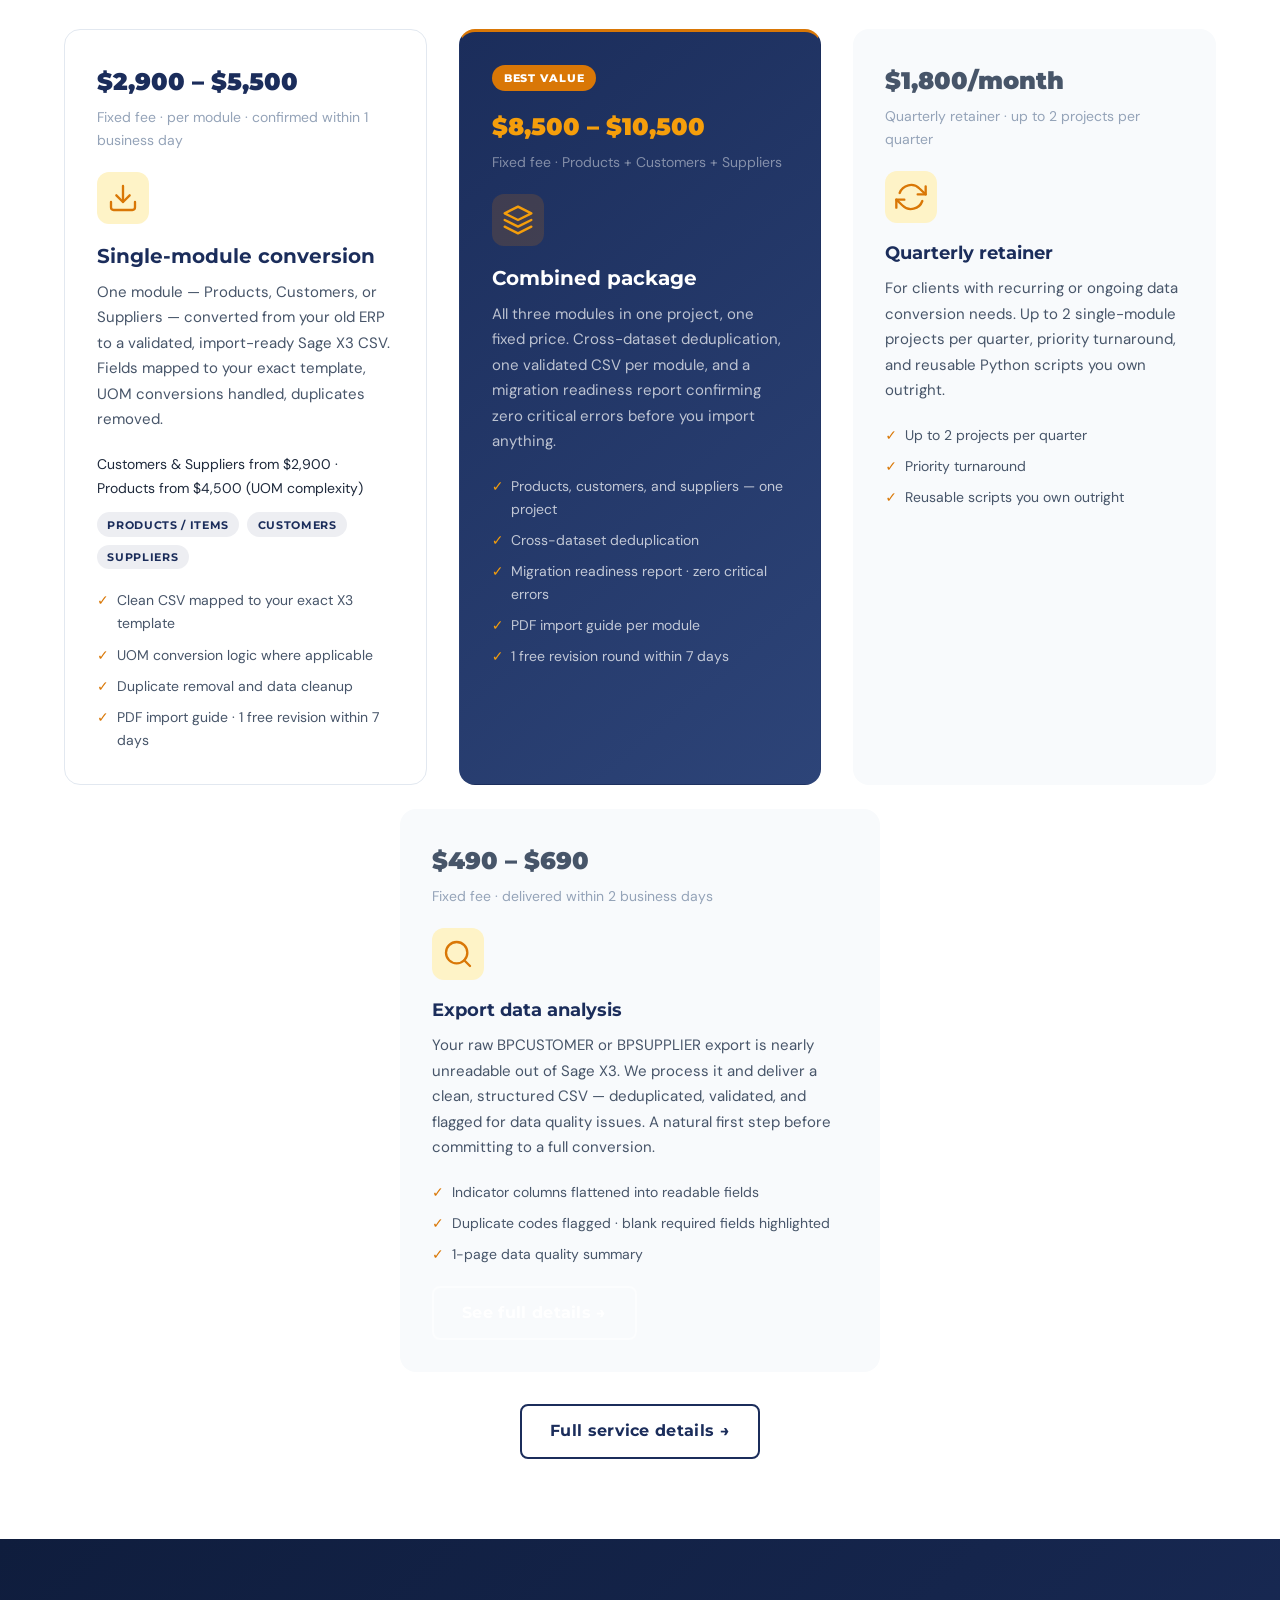
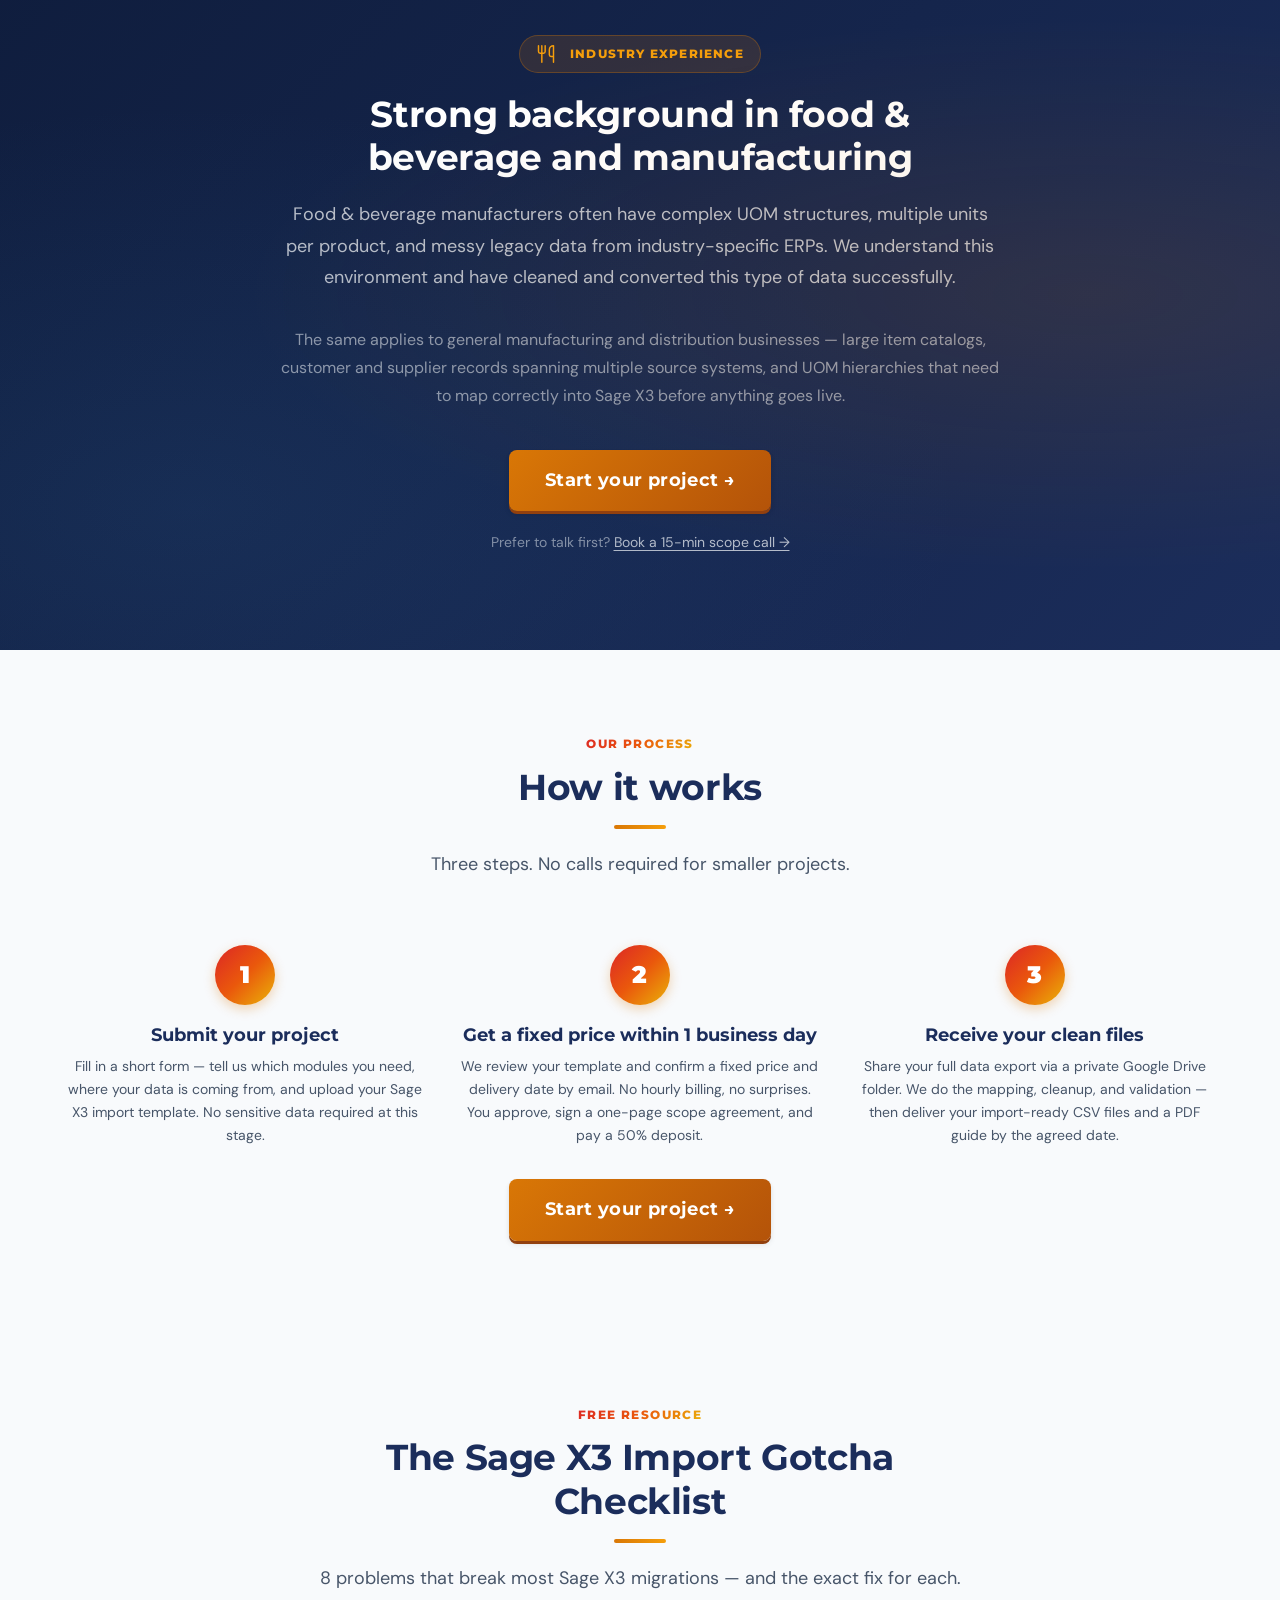
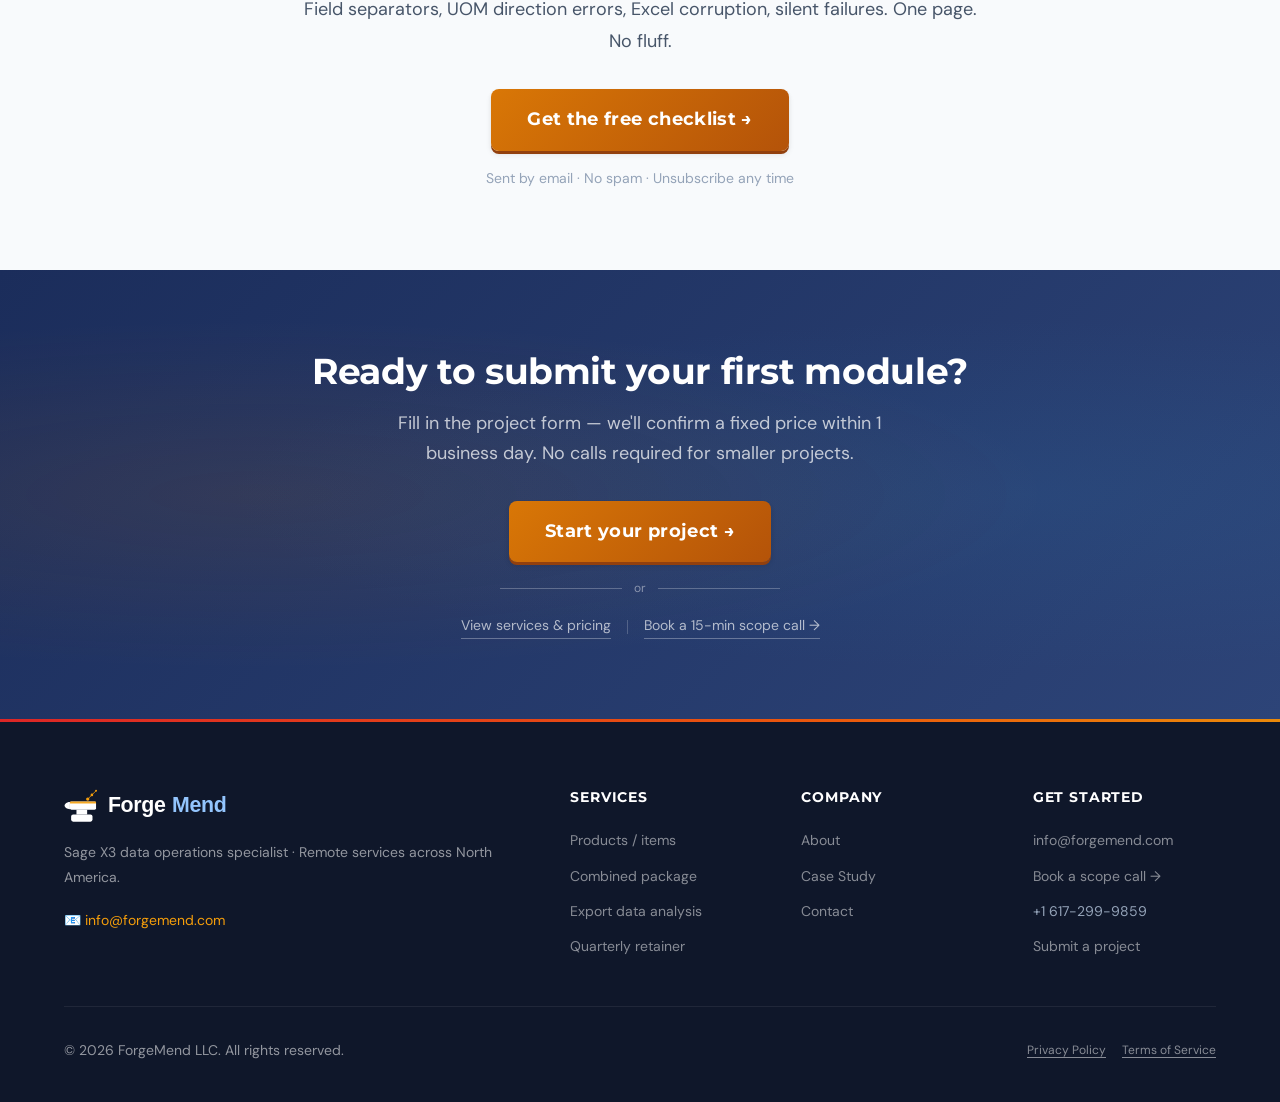
==== commit 9b3db683: "feat: SEO overhaul — favicons, meta tags, schema markup, CSP fix Favicon (A): - Add favicon.ico (16×" ====
--- a/website/index.html
+++ b/website/index.html
@@ -5,26 +5,31 @@
   <meta name="viewport" content="width=device-width, initial-scale=1.0" />
 
   <!-- Primary SEO -->
-  <title>Sage X3 Data Conversion &amp; Cleanup | ForgeMend</title>
-  <meta name="description" content="ForgeMend delivers clean, import-ready CSV files for Sage X3 — products, customers, suppliers, UOM conversions. Remote services across North America." />
+  <title>Sage X3 Data Migration &amp; Cleanup | Fixed-Fee Products, Customers &amp; Suppliers | ForgeMend</title>
+  <meta name="description" content="Fixed-fee Sage X3 data migration and cleanup. We deliver validated, import-ready CSVs for products, customers, and suppliers — UOM conversions handled. Price confirmed in 1 business day. Remote across North America." />
   <meta name="keywords" content="sage x3 data cleanup, UOM conversion sage x3, sage x3 customer supplier import, sage x3 data migration, sage x3 product import" />
   <link rel="canonical" href="https://forgemend.com/" />
 
   <!-- Open Graph -->
   <meta property="og:type"        content="website" />
-  <meta property="og:url"         content="https://forgemend.com/" />
-  <meta property="og:title"       content="Sage X3 Data Conversion &amp; Cleanup | ForgeMend" />
-  <meta property="og:description" content="We take your messy ERP exports and deliver validated, import-ready CSV files mapped to your exact Sage X3 environment. Fixed pricing, no surprises." />
+  <meta property="og:url"         content="https://forgemend.com" />
+  <meta property="og:title"       content="Sage X3 Data Migration &amp; Cleanup | Fixed-Fee | ForgeMend" />
+  <meta property="og:description" content="Fixed-fee Sage X3 data migration and cleanup. We deliver validated, import-ready CSVs for products, customers, and suppliers — UOM conversions handled. Price confirmed in 1 business day. Remote across North America." />
   <meta property="og:image"       content="https://forgemend.com/assets/og-image.png" />
 
   <!-- Twitter Card -->
   <meta name="twitter:card"        content="summary_large_image" />
-  <meta name="twitter:title"       content="Sage X3 Data Conversion &amp; Cleanup | ForgeMend" />
-  <meta name="twitter:description" content="We take your messy ERP exports and deliver validated, import-ready CSV files mapped to your exact Sage X3 environment. Fixed pricing, no surprises." />
-  <meta name="twitter:image" content="https://forgemend.com/assets/og-image.png" />
+  <meta name="twitter:title"       content="Sage X3 Data Migration &amp; Cleanup | Fixed-Fee | ForgeMend" />
+  <meta name="twitter:description" content="Fixed-fee Sage X3 data migration and cleanup. We deliver validated, import-ready CSVs for products, customers, and suppliers — UOM conversions handled. Price confirmed in 1 business day." />
+  <meta name="twitter:image"       content="https://forgemend.com/assets/og-image.png" />
 
   <!-- Favicon -->
-  <link rel="icon" type="image/svg+xml" href="assets/logo/forgemend_icon_v2.svg" />
+  <link rel="icon" type="image/x-icon" href="/favicon.ico" />
+  <link rel="icon" type="image/png" sizes="32x32" href="/favicon-32x32.png" />
+  <link rel="icon" type="image/png" sizes="16x16" href="/favicon-16x16.png" />
+  <link rel="apple-touch-icon" sizes="180x180" href="/apple-touch-icon.png" />
+  <link rel="icon" type="image/png" sizes="192x192" href="/favicon-192x192.png" />
+  <link rel="manifest" href="/site.webmanifest" />
 
   <!-- Styles -->
   <link rel="preconnect" href="https://fonts.googleapis.com" />
@@ -38,43 +43,37 @@
     "@context": "https://schema.org",
     "@type": "ProfessionalService",
     "name": "ForgeMend",
-    "description": "Sage X3 data conversion and cleanup services. We deliver validated, import-ready CSV files mapped to your exact Sage X3 environment.",
     "url": "https://forgemend.com",
+    "description": "Fixed-fee Sage X3 data migration and cleanup services. Products, customers, and suppliers. UOM conversions handled. Remote across North America.",
+    "areaServed": {
+      "@type": "Place",
+      "name": "North America"
+    },
+    "serviceType": [
+      "Sage X3 Data Migration",
+      "Sage X3 Data Cleanup",
+      "ERP Data Conversion",
+      "UOM Conversion Service"
+    ],
+    "priceRange": "$2,900 – $10,500",
     "email": "info@forgemend.com",
-    "telephone": "+1-617-299-9859",
-    "areaServed": "North America",
-    "serviceType": "Data Conversion and Cleanup",
-    "priceRange": "$490 - $10,500",
-    "hasOfferCatalog": {
-      "@type": "OfferCatalog",
-      "name": "Sage X3 Data Services",
-      "itemListElement": [
-        {
-          "@type": "Offer",
-          "itemOffered": {
-            "@type": "Service",
-            "name": "Single Module Conversion",
-            "description": "One module — Products, Customers, or Suppliers — converted to import-ready Sage X3 CSV."
-          }
-        },
-        {
-          "@type": "Offer",
-          "itemOffered": {
-            "@type": "Service",
-            "name": "Combined Package",
-            "description": "Products, Customers, and Suppliers in one project with cross-dataset deduplication."
-          }
-        },
-        {
-          "@type": "Offer",
-          "itemOffered": {
-            "@type": "Service",
-            "name": "Export Data Analysis",
-            "description": "Raw Sage X3 export processed into a clean, structured, deduplicated CSV."
-          }
-        }
-      ]
-    }
+    "telephone": "+16172999859",
+    "sameAs": []
+  }
+  </script>
+
+  <script type="application/ld+json">
+  {
+    "@context": "https://schema.org",
+    "@type": "BreadcrumbList",
+    "itemListElement": [
+      {
+        "@type": "ListItem",
+        "position": 1,
+        "name": "Home",
+        "item": "https://forgemend.com"
+      }
+    ]
   }
   </script>
 
@@ -137,9 +136,13 @@
 
           <h1>Sage X3 data that actually <em>imports cleanly</em></h1>
 
+          <p class="hero-intro">
+            ForgeMend specializes exclusively in Sage X3 <a href="/services">data migration</a> and cleanup — products, customers, and suppliers. We handle UOM conversions, duplicate removal, and field mapping so your import files load cleanly on the first attempt.
+          </p>
+
           <p class="hero-sub">
-            We take your messy ERP exports and your Sage X3 import templates and deliver
-            validated, import-ready CSV files — mapped to your exact environment.
+            We take your messy ERP exports and your Sage X3 <a href="/services">import templates</a> and deliver
+            validated, <a href="/services">import-ready CSV files</a> — mapped to your exact environment.
             No scope creep, no surprises.
           </p>
 
